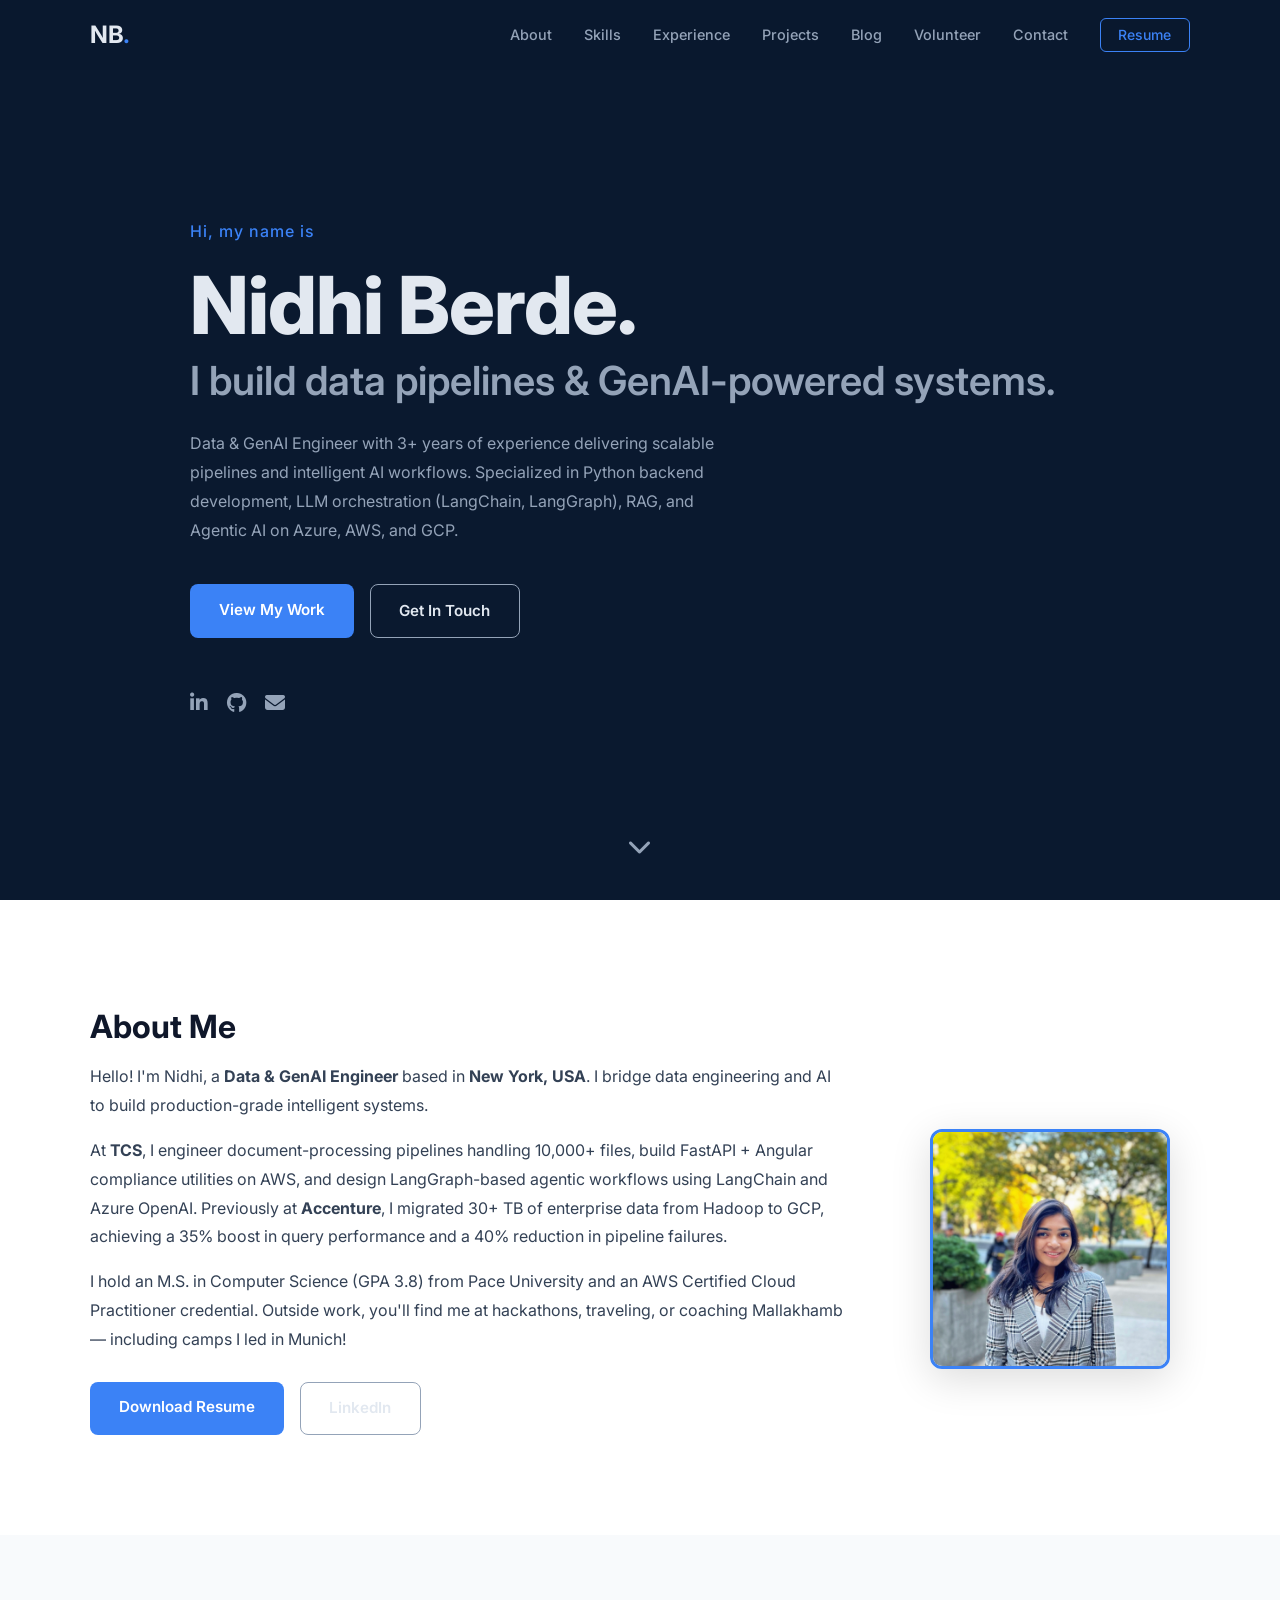
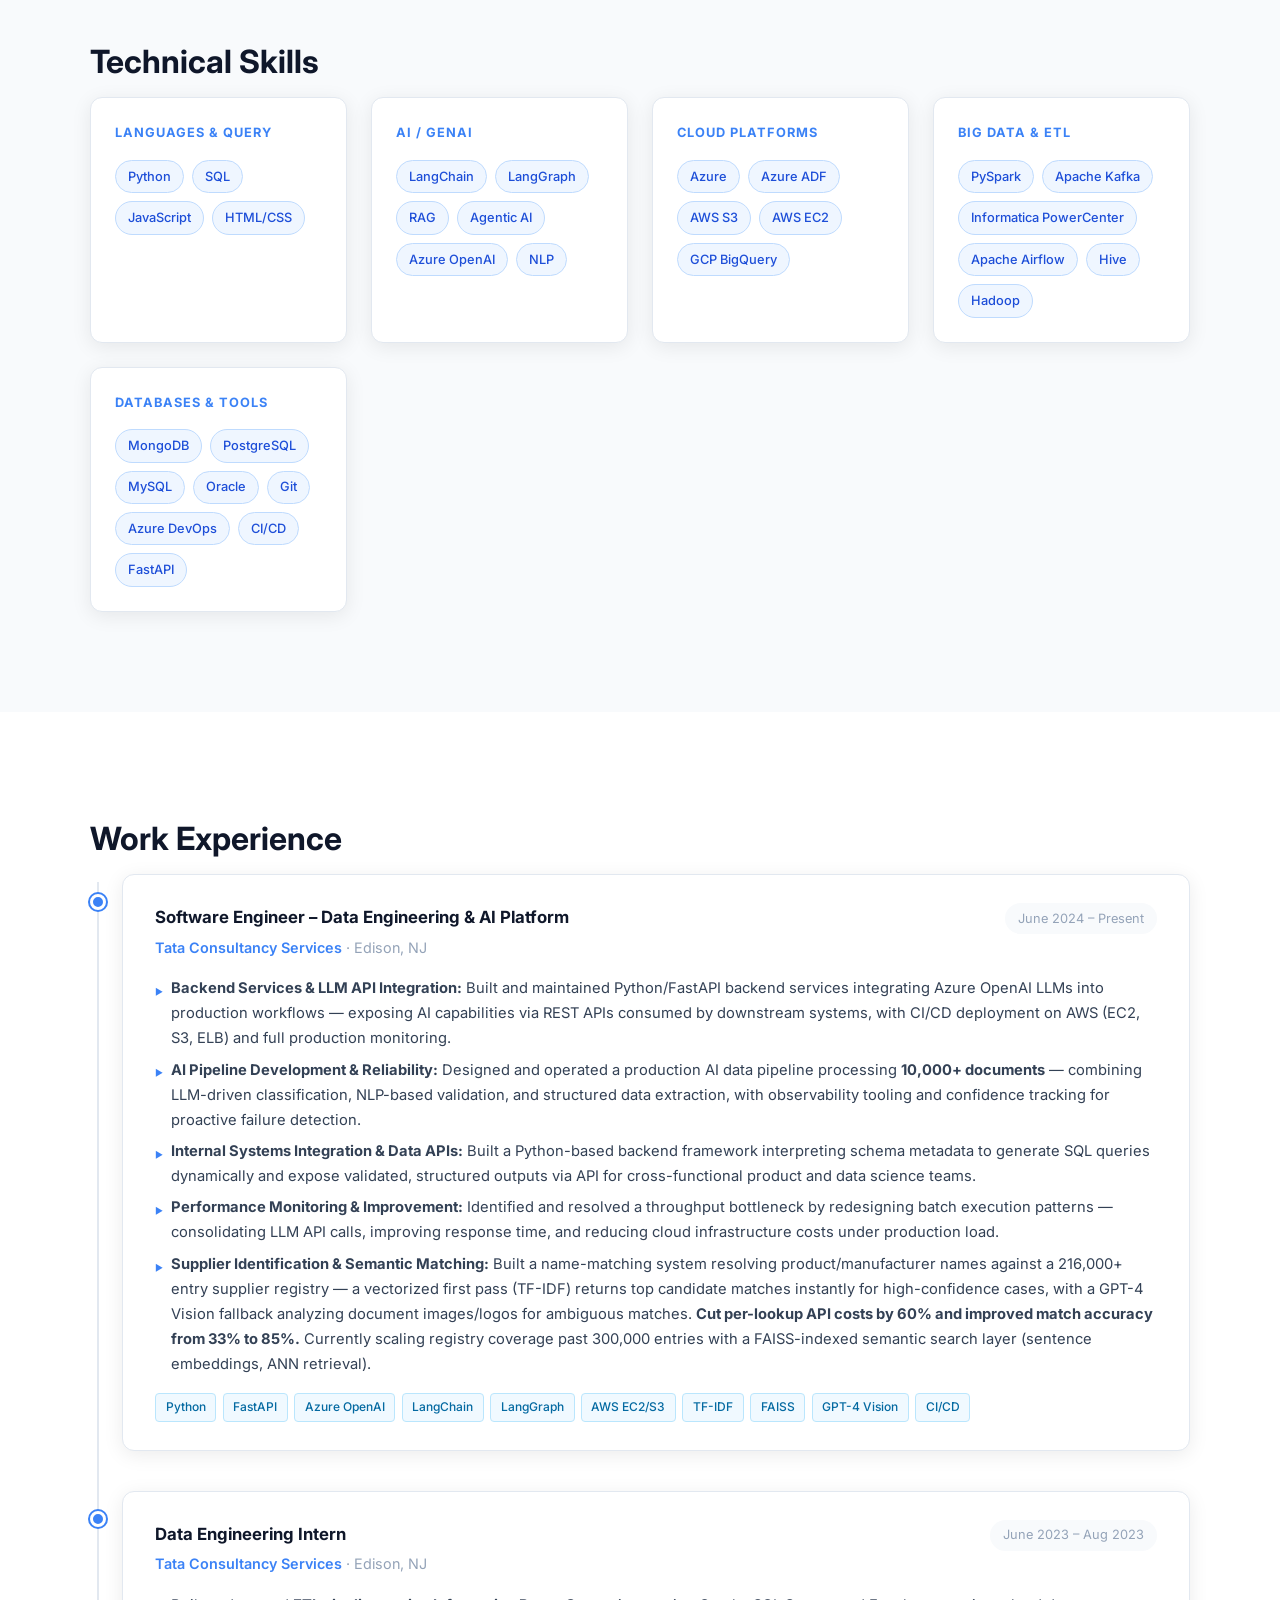
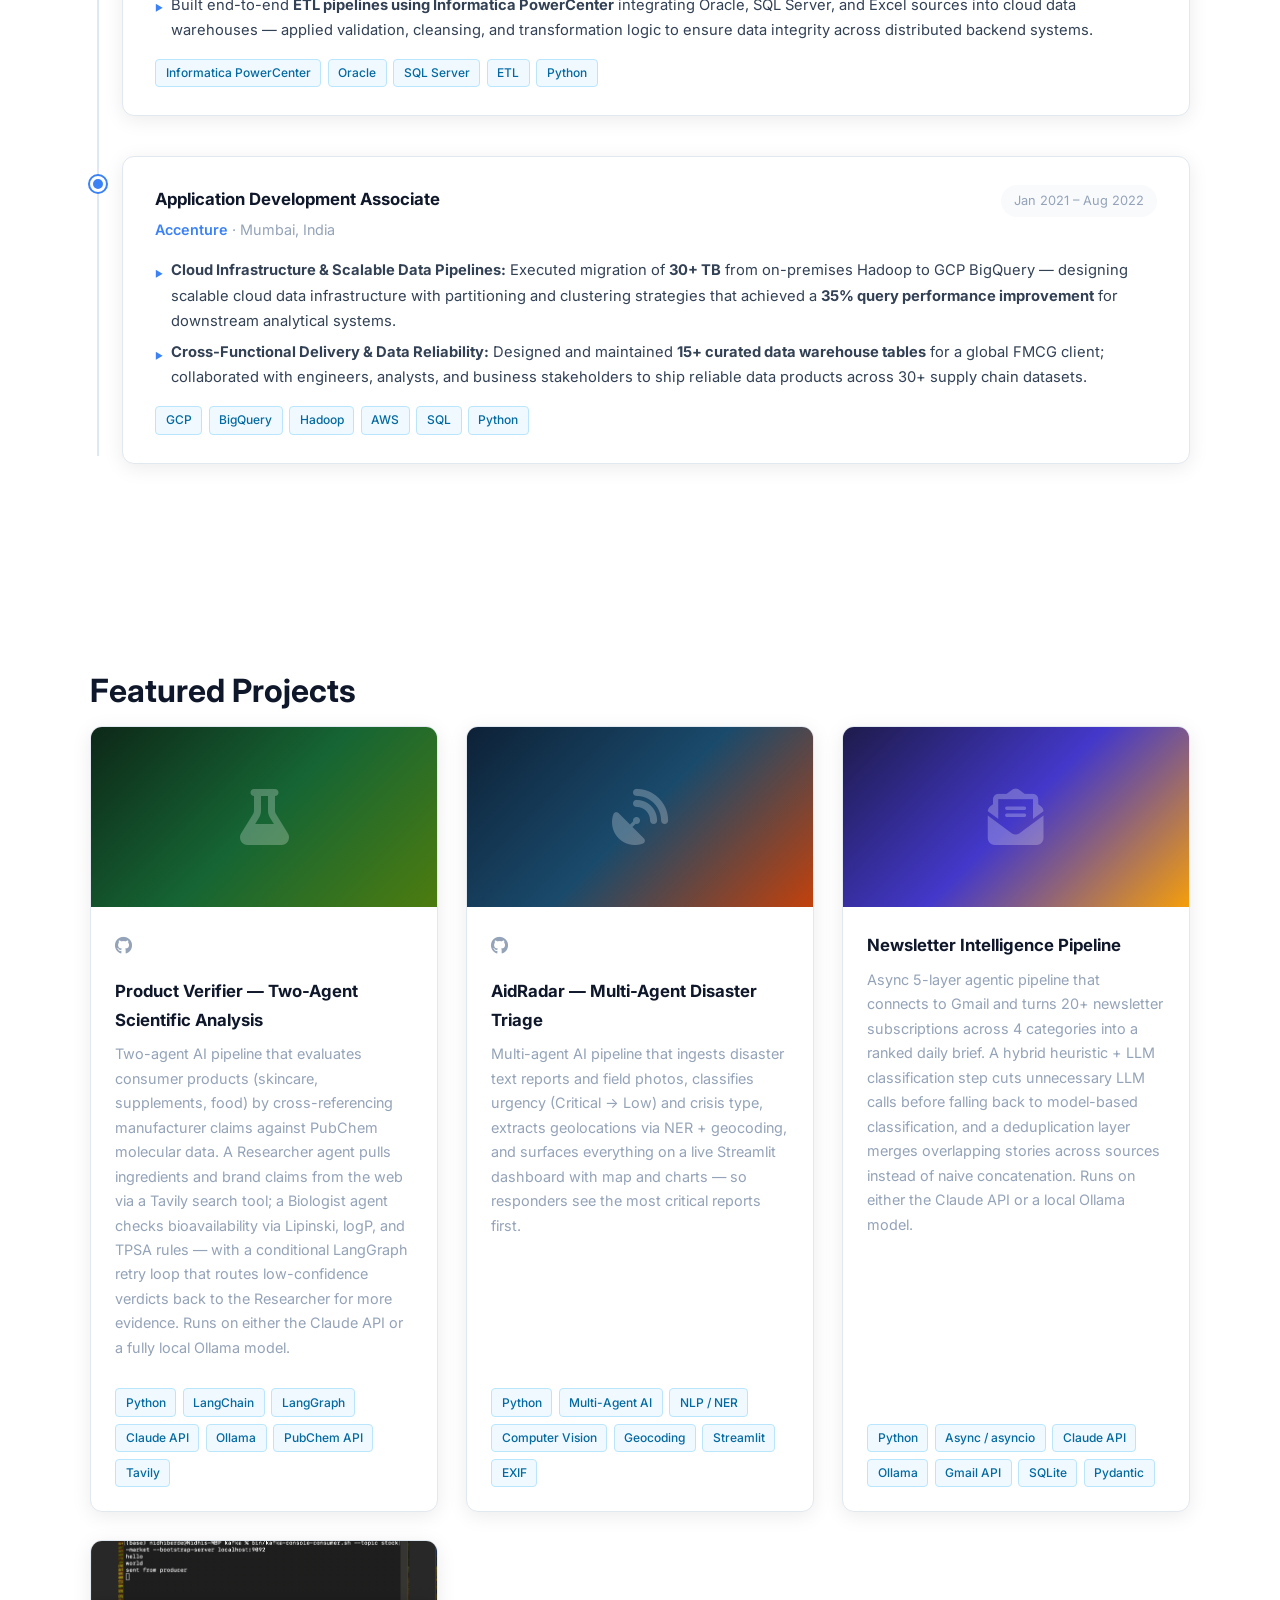
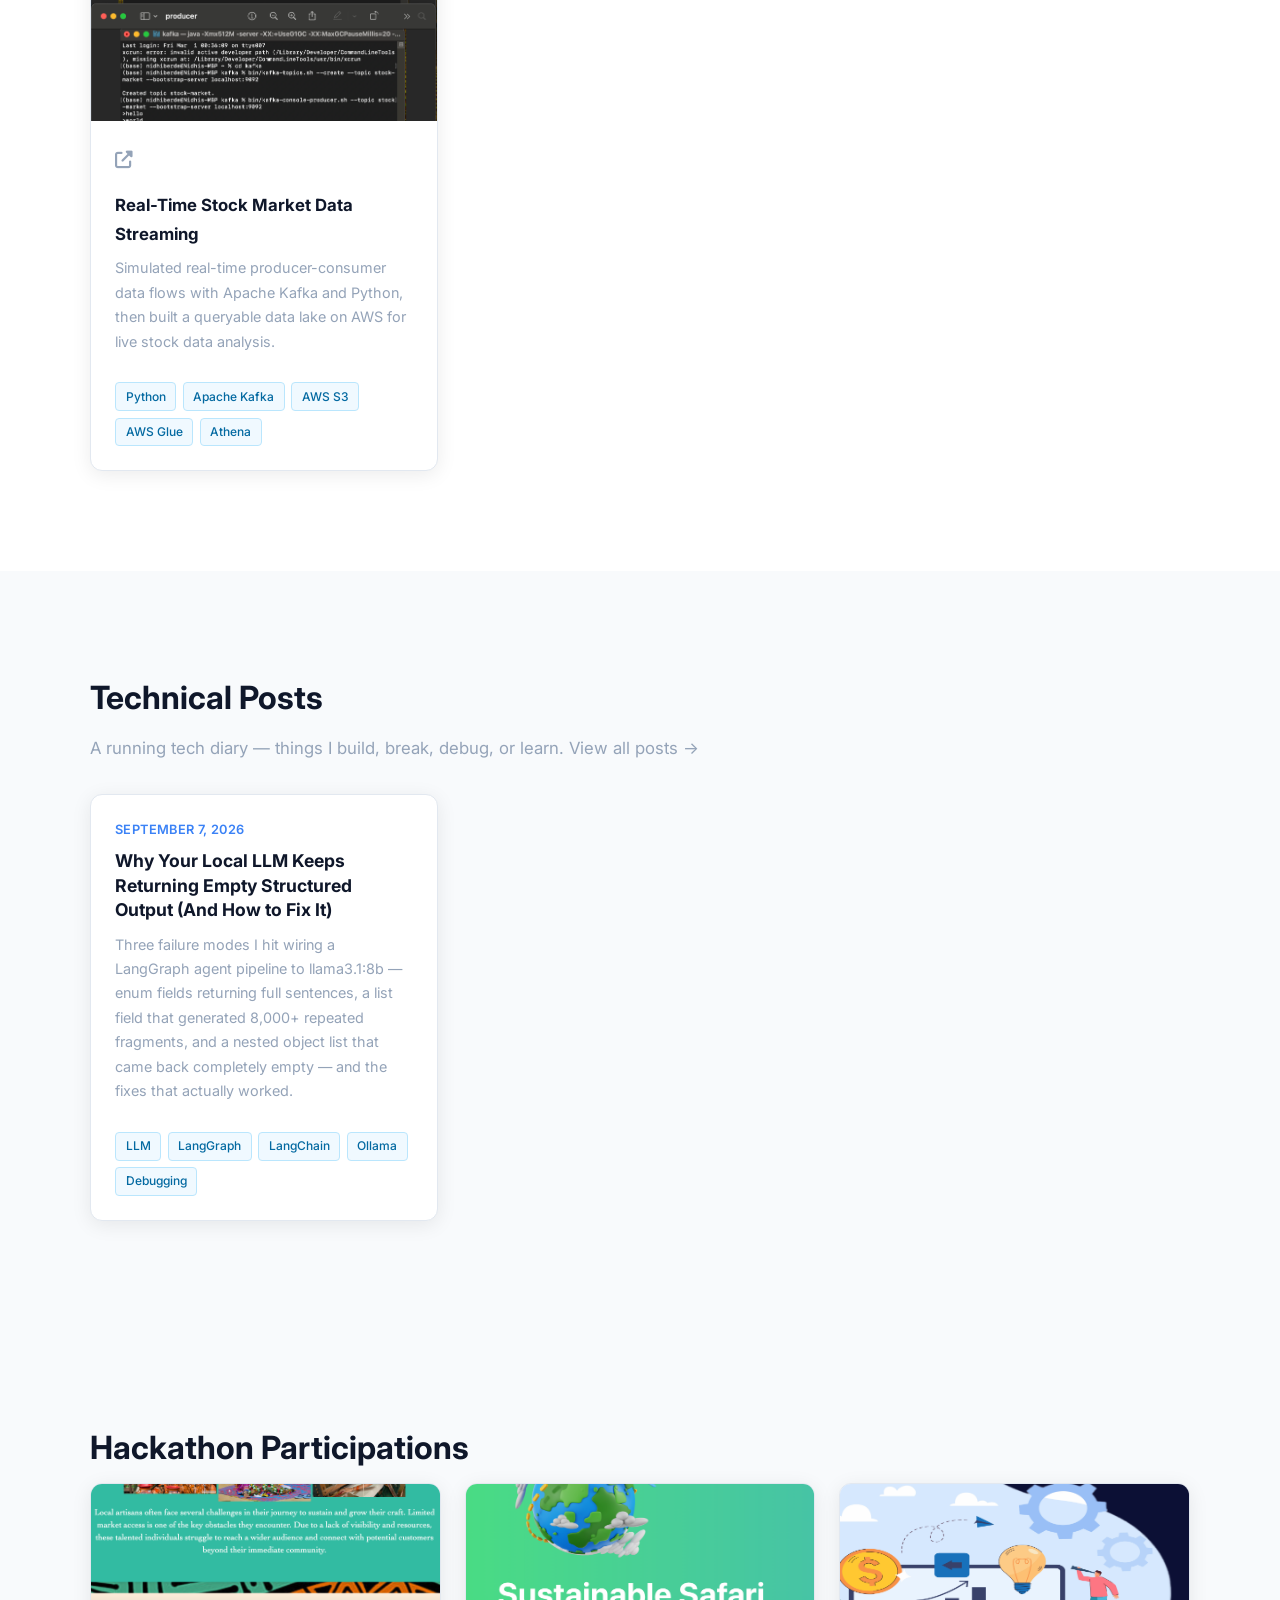
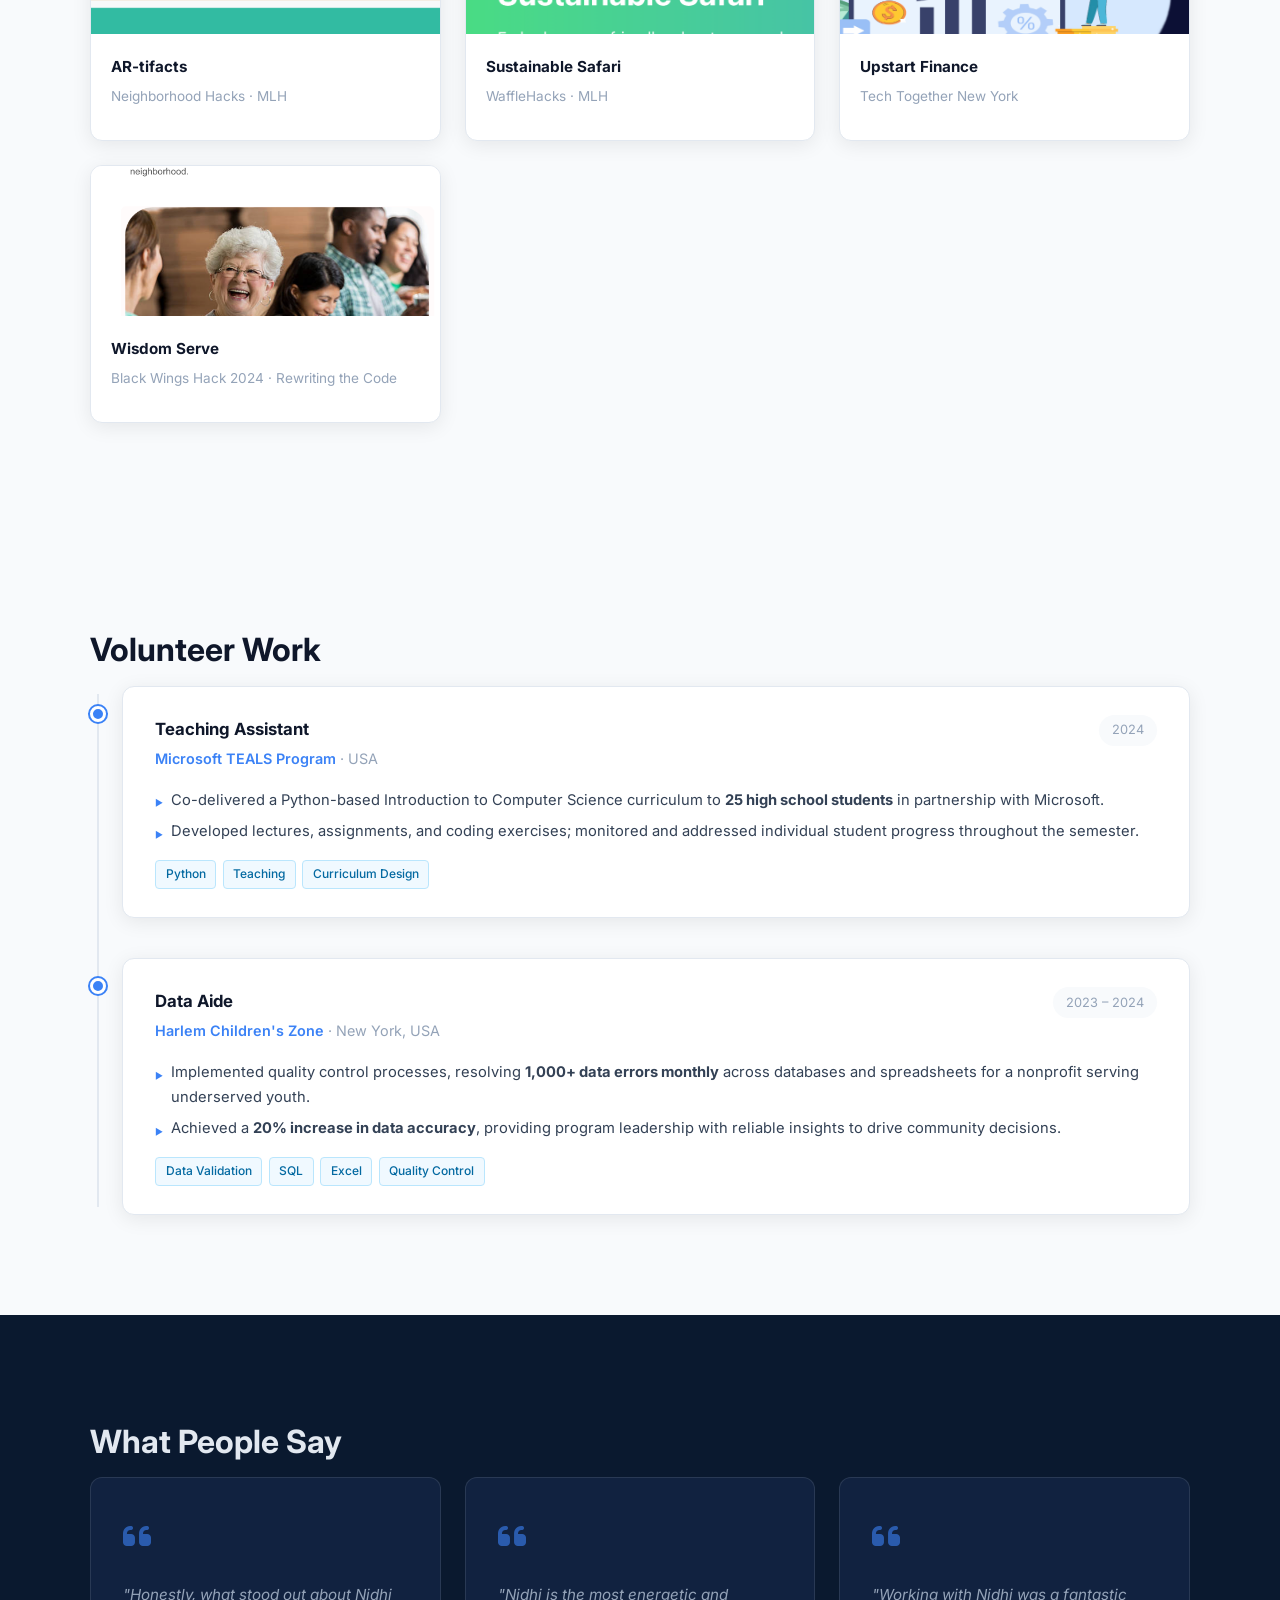
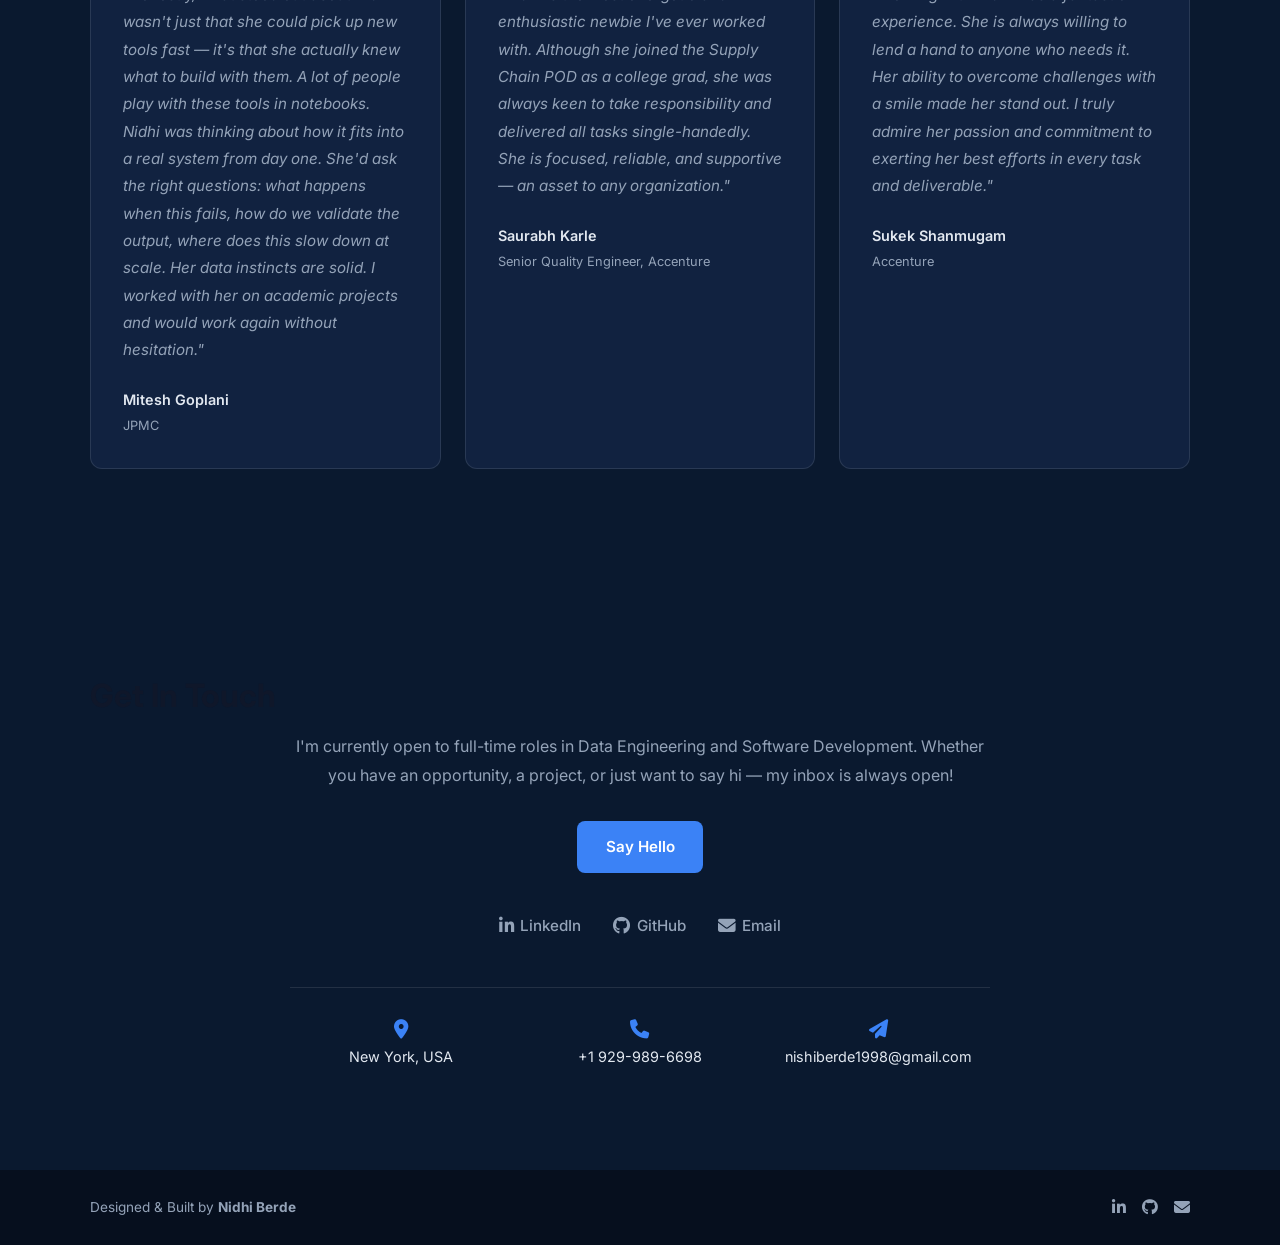
==== index.html @ 483f363e "Add technical blog, refresh projects and experience section - Add newsum (Newsletter Intelligence Pi" ====
<!DOCTYPE html>
<html lang="en">
<head>
  <meta charset="utf-8">
  <meta name="viewport" content="width=device-width, initial-scale=1">
  <title>Nidhi Berde — Data & GenAI Engineer</title>
  <meta name="description" content="Nidhi Berde — Data Engineer and GenAI specialist based in New York. Expert in LangChain, LangGraph, RAG, Azure OpenAI, AWS, GCP, and scalable ETL pipelines.">
  <!-- Google Analytics -->
  <script async src="https://www.googletagmanager.com/gtag/js?id=G-KZZTS0ND30"></script>
  <script>
    window.dataLayer = window.dataLayer || [];
    function gtag(){dataLayer.push(arguments);}
    gtag('js', new Date());
    gtag('config', 'G-KZZTS0ND30');
  </script>
  <!-- Fonts -->
  <link rel="preconnect" href="https://fonts.googleapis.com">
  <link rel="preconnect" href="https://fonts.gstatic.com" crossorigin>
  <link href="https://fonts.googleapis.com/css2?family=Inter:wght@300;400;500;600;700;800;900&display=swap" rel="stylesheet">
  <!-- Icons -->
  <link rel="stylesheet" href="https://cdnjs.cloudflare.com/ajax/libs/font-awesome/6.4.0/css/all.min.css">
  <!-- Styles -->
  <link href="css/style.css" rel="stylesheet">
  <link href="css/posts.css" rel="stylesheet">
</head>
<body>

  <!-- ===== NAVIGATION ===== -->
  <nav class="navbar" id="navbar">
    <div class="nav-container">
      <a href="#home" class="nav-logo">NB<span class="accent">.</span></a>
      <ul class="nav-links">
        <li><a href="#about">About</a></li>
        <li><a href="#skills">Skills</a></li>
        <li><a href="#experience">Experience</a></li>
        <li><a href="#projects">Projects</a></li>
        <li><a href="posts/">Blog</a></li>
        <li><a href="#volunteer">Volunteer</a></li>
        <li><a href="#contact">Contact</a></li>
        <li>
          <a href="assets/Resume_Nidhi_Berde_Handshake.pdf"
             class="btn-resume" target="_blank" rel="noopener">Resume</a>
        </li>
      </ul>
      <button class="hamburger" id="hamburger" aria-label="Toggle menu">
        <span></span><span></span><span></span>
      </button>
    </div>
    <div class="nav-mobile" id="nav-mobile">
      <a href="#about">About</a>
      <a href="#skills">Skills</a>
      <a href="#experience">Experience</a>
      <a href="#projects">Projects</a>
      <a href="posts/">Blog</a>
      <a href="#volunteer">Volunteer</a>
      <a href="#contact">Contact</a>
      <a href="assets/Resume_Nidhi_Berde_Handshake.pdf"
         target="_blank" rel="noopener">Resume</a>
    </div>
  </nav>

  <!-- ===== HERO ===== -->
  <section class="hero-section" id="home">
    <div class="hero-inner">
      <p class="hero-greeting">Hi, my name is</p>
      <h1 class="hero-name">Nidhi Berde.</h1>
      <h2 class="hero-title">I build data pipelines &amp; GenAI-powered systems.</h2>
      <p class="hero-desc">
        Data &amp; GenAI Engineer with 3+ years of experience delivering scalable pipelines and
        intelligent AI workflows. Specialized in Python backend development, LLM orchestration (LangChain, LangGraph), RAG,
        and Agentic AI on Azure, AWS, and GCP.
      </p>
      <div class="hero-cta">
        <a href="#projects" class="btn-primary">View My Work</a>
        <a href="#contact" class="btn-outline">Get In Touch</a>
      </div>
      <div class="hero-social">
        <a href="https://www.linkedin.com/in/nidhi-berde/" target="_blank" rel="noopener" aria-label="LinkedIn">
          <i class="fab fa-linkedin-in"></i>
        </a>
        <a href="https://github.com/NidhiTheBerde" target="_blank" rel="noopener" aria-label="GitHub">
          <i class="fab fa-github"></i>
        </a>
        <a href="mailto:nishiberde1998@gmail.com" aria-label="Email">
          <i class="fas fa-envelope"></i>
        </a>
      </div>
    </div>
    <a href="#about" class="hero-scroll-btn" aria-label="Scroll down">
      <i class="fas fa-chevron-down"></i>
    </a>
  </section>

  <!-- ===== ABOUT ===== -->
  <section class="section about-section" id="about">
    <div class="container">
      <h2 class="section-title">About Me</h2>
      <div class="about-grid">
        <div class="about-text">
          <p>
            Hello! I'm Nidhi, a <strong>Data &amp; GenAI Engineer</strong> based in
            <strong>New York, USA</strong>. I bridge data engineering and AI to build
            production-grade intelligent systems.
          </p>
          <p>
            At <strong>TCS</strong>, I engineer document-processing pipelines handling 10,000+ files,
            build FastAPI + Angular compliance utilities on AWS, and design LangGraph-based agentic
            workflows using LangChain and Azure OpenAI. Previously at <strong>Accenture</strong>,
            I migrated 30+ TB of enterprise data from Hadoop to GCP, achieving a 35% boost in
            query performance and a 40% reduction in pipeline failures.
          </p>
          <p>
            I hold an M.S. in Computer Science (GPA 3.8) from Pace University and an AWS Certified
            Cloud Practitioner credential. Outside work, you'll find me at hackathons, traveling,
            or coaching Mallakhamb — including camps I led in Munich!
          </p>
          <div class="about-links">
            <a href="assets/Resume_Nidhi_Berde_Handshake.pdf"
               class="btn-primary" target="_blank" rel="noopener">Download Resume</a>
            <a href="https://www.linkedin.com/in/nidhi-berde/"
               class="btn-outline" target="_blank" rel="noopener">LinkedIn</a>
          </div>
        </div>
        <div class="about-photo">
          <div class="photo-wrapper">
            <img src="img/Nidhi-header.jpg" alt="Nidhi Berde" loading="lazy">
          </div>
        </div>
      </div>
    </div>
  </section>

  <!-- ===== SKILLS ===== -->
  <section class="section section-alt skills-section" id="skills">
    <div class="container">
      <h2 class="section-title">Technical Skills</h2>
      <div class="skills-grid">

        <div class="skill-category">
          <h3>Languages &amp; Query</h3>
          <div class="skill-tags">
            <span class="tag">Python</span>
            <span class="tag">SQL</span>
            <span class="tag">JavaScript</span>
            <span class="tag">HTML/CSS</span>
          </div>
        </div>

        <div class="skill-category">
          <h3>AI / GenAI</h3>
          <div class="skill-tags">
            <span class="tag">LangChain</span>
            <span class="tag">LangGraph</span>
            <span class="tag">RAG</span>
            <span class="tag">Agentic AI</span>
            <span class="tag">Azure OpenAI</span>
            <span class="tag">NLP</span>
          </div>
        </div>

        <div class="skill-category">
          <h3>Cloud Platforms</h3>
          <div class="skill-tags">
            <span class="tag">Azure</span>
            <span class="tag">Azure ADF</span>
            <span class="tag">AWS S3</span>
            <span class="tag">AWS EC2</span>
            <span class="tag">GCP BigQuery</span>
          </div>
        </div>

        <div class="skill-category">
          <h3>Big Data &amp; ETL</h3>
          <div class="skill-tags">
            <span class="tag">PySpark</span>
            <span class="tag">Apache Kafka</span>
            <span class="tag">Informatica PowerCenter</span>
            <span class="tag">Apache Airflow</span>
            <span class="tag">Hive</span>
            <span class="tag">Hadoop</span>
          </div>
        </div>

        <div class="skill-category">
          <h3>Databases &amp; Tools</h3>
          <div class="skill-tags">
            <span class="tag">MongoDB</span>
            <span class="tag">PostgreSQL</span>
            <span class="tag">MySQL</span>
            <span class="tag">Oracle</span>
            <span class="tag">Git</span>
            <span class="tag">Azure DevOps</span>
            <span class="tag">CI/CD</span>
            <span class="tag">FastAPI</span>
          </div>
        </div>

      </div>
    </div>
  </section>

  <!-- ===== EXPERIENCE ===== -->
  <section class="section experience-section" id="experience">
    <div class="container">
      <h2 class="section-title">Work Experience</h2>
      <div class="timeline">

        <!-- TCS Software Engineer -->
        <div class="timeline-item">
          <div class="timeline-dot"></div>
          <div class="timeline-card">
            <div class="timeline-header">
              <div>
                <h3 class="job-title">Software Engineer – Data Engineering &amp; AI Platform</h3>
                <p class="company">Tata Consultancy Services <span class="location">· Edison, NJ</span></p>
              </div>
              <span class="timeline-date">June 2024 – Present</span>
            </div>
            <ul class="job-bullets">
              <li><strong>Backend Services &amp; LLM API Integration:</strong> Built and maintained Python/FastAPI backend services integrating Azure OpenAI LLMs into production workflows — exposing AI capabilities via REST APIs consumed by downstream systems, with CI/CD deployment on AWS (EC2, S3, ELB) and full production monitoring.</li>
              <li><strong>AI Pipeline Development &amp; Reliability:</strong> Designed and operated a production AI data pipeline processing <strong>10,000+ documents</strong> — combining LLM-driven classification, NLP-based validation, and structured data extraction, with observability tooling and confidence tracking for proactive failure detection.</li>
              <li><strong>Internal Systems Integration &amp; Data APIs:</strong> Built a Python-based backend framework interpreting schema metadata to generate SQL queries dynamically and expose validated, structured outputs via API for cross-functional product and data science teams.</li>
              <li><strong>Performance Monitoring &amp; Improvement:</strong> Identified and resolved a throughput bottleneck by redesigning batch execution patterns — consolidating LLM API calls, improving response time, and reducing cloud infrastructure costs under production load.</li>
              <li><strong>Supplier Identification &amp; Semantic Matching:</strong> Built a name-matching system resolving product/manufacturer names against a 216,000+ entry supplier registry — a vectorized first pass (TF-IDF) returns top candidate matches instantly for high-confidence cases, with a GPT-4 Vision fallback analyzing document images/logos for ambiguous matches. <strong>Cut per-lookup API costs by 60% and improved match accuracy from 33% to 85%.</strong> Currently scaling registry coverage past 300,000 entries with a FAISS-indexed semantic search layer (sentence embeddings, ANN retrieval).</li>
            </ul>
            <div class="tech-tags">
              <span class="tag-sm">Python</span>
              <span class="tag-sm">FastAPI</span>
              <span class="tag-sm">Azure OpenAI</span>
              <span class="tag-sm">LangChain</span>
              <span class="tag-sm">LangGraph</span>
              <span class="tag-sm">AWS EC2/S3</span>
              <span class="tag-sm">TF-IDF</span>
              <span class="tag-sm">FAISS</span>
              <span class="tag-sm">GPT-4 Vision</span>
              <span class="tag-sm">CI/CD</span>
            </div>
          </div>
        </div>

        <!-- TCS Intern -->
        <div class="timeline-item">
          <div class="timeline-dot"></div>
          <div class="timeline-card">
            <div class="timeline-header">
              <div>
                <h3 class="job-title">Data Engineering Intern</h3>
                <p class="company">Tata Consultancy Services <span class="location">· Edison, NJ</span></p>
              </div>
              <span class="timeline-date">June 2023 – Aug 2023</span>
            </div>
            <ul class="job-bullets">
              <li>Built end-to-end <strong>ETL pipelines using Informatica PowerCenter</strong> integrating Oracle, SQL Server, and Excel sources into cloud data warehouses — applied validation, cleansing, and transformation logic to ensure data integrity across distributed backend systems.</li>
            </ul>
            <div class="tech-tags">
              <span class="tag-sm">Informatica PowerCenter</span>
              <span class="tag-sm">Oracle</span>
              <span class="tag-sm">SQL Server</span>
              <span class="tag-sm">ETL</span>
              <span class="tag-sm">Python</span>
            </div>
          </div>
        </div>

        <!-- Accenture -->
        <div class="timeline-item">
          <div class="timeline-dot"></div>
          <div class="timeline-card">
            <div class="timeline-header">
              <div>
                <h3 class="job-title">Application Development Associate</h3>
                <p class="company">Accenture <span class="location">· Mumbai, India</span></p>
              </div>
              <span class="timeline-date">Jan 2021 – Aug 2022</span>
            </div>
            <ul class="job-bullets">
              <li><strong>Cloud Infrastructure &amp; Scalable Data Pipelines:</strong> Executed migration of <strong>30+ TB</strong> from on-premises Hadoop to GCP BigQuery — designing scalable cloud data infrastructure with partitioning and clustering strategies that achieved a <strong>35% query performance improvement</strong> for downstream analytical systems.</li>
              <li><strong>Cross-Functional Delivery &amp; Data Reliability:</strong> Designed and maintained <strong>15+ curated data warehouse tables</strong> for a global FMCG client; collaborated with engineers, analysts, and business stakeholders to ship reliable data products across 30+ supply chain datasets.</li>
            </ul>
            <div class="tech-tags">
              <span class="tag-sm">GCP</span>
              <span class="tag-sm">BigQuery</span>
              <span class="tag-sm">Hadoop</span>
              <span class="tag-sm">AWS</span>
              <span class="tag-sm">SQL</span>
              <span class="tag-sm">Python</span>
            </div>
          </div>
        </div>

      </div>
    </div>
  </section>

  <!-- ===== PROJECTS ===== -->
  <section class="section projects-section" id="projects">
    <div class="container">
      <h2 class="section-title">Featured Projects</h2>
      <div class="projects-grid">

        <div class="project-card">
          <div class="project-img project-img--product-verifier">
            <i class="fas fa-flask"></i>
          </div>
          <div class="project-body">
            <div class="project-links-top">
              <a href="https://github.com/NidhiTheBerde/product-verifier"
                 target="_blank" rel="noopener" aria-label="GitHub">
                <i class="fab fa-github"></i>
              </a>
            </div>
            <h3>Product Verifier — Two-Agent Scientific Analysis</h3>
            <p>Two-agent AI pipeline that evaluates consumer products (skincare, supplements, food) by cross-referencing manufacturer claims against PubChem molecular data. A Researcher agent pulls ingredients and brand claims from the web via a Tavily search tool; a Biologist agent checks bioavailability via Lipinski, logP, and TPSA rules — with a conditional LangGraph retry loop that routes low-confidence verdicts back to the Researcher for more evidence. Runs on either the Claude API or a fully local Ollama model.</p>
            <div class="tech-tags">
              <span class="tag-sm">Python</span>
              <span class="tag-sm">LangChain</span>
              <span class="tag-sm">LangGraph</span>
              <span class="tag-sm">Claude API</span>
              <span class="tag-sm">Ollama</span>
              <span class="tag-sm">PubChem API</span>
              <span class="tag-sm">Tavily</span>
            </div>
          </div>
        </div>

        <div class="project-card">
          <div class="project-img project-img--aidradar">
            <i class="fas fa-satellite-dish"></i>
          </div>
          <div class="project-body">
            <div class="project-links-top">
              <a href="https://github.com/NidhiTheBerde/aidradar"
                 target="_blank" rel="noopener" aria-label="GitHub">
                <i class="fab fa-github"></i>
              </a>
            </div>
            <h3>AidRadar — Multi-Agent Disaster Triage</h3>
            <p>Multi-agent AI pipeline that ingests disaster text reports and field photos, classifies urgency (Critical → Low) and crisis type, extracts geolocations via NER + geocoding, and surfaces everything on a live Streamlit dashboard with map and charts — so responders see the most critical reports first.</p>
            <div class="tech-tags">
              <span class="tag-sm">Python</span>
              <span class="tag-sm">Multi-Agent AI</span>
              <span class="tag-sm">NLP / NER</span>
              <span class="tag-sm">Computer Vision</span>
              <span class="tag-sm">Geocoding</span>
              <span class="tag-sm">Streamlit</span>
              <span class="tag-sm">EXIF</span>
            </div>
          </div>
        </div>

        <div class="project-card">
          <div class="project-img project-img--newsum">
            <i class="fas fa-envelope-open-text"></i>
          </div>
          <div class="project-body">
            <h3>Newsletter Intelligence Pipeline</h3>
            <p>Async 5-layer agentic pipeline that connects to Gmail and turns 20+ newsletter subscriptions across 4 categories into a ranked daily brief. A hybrid heuristic + LLM classification step cuts unnecessary LLM calls before falling back to model-based classification, and a deduplication layer merges overlapping stories across sources instead of naive concatenation. Runs on either the Claude API or a local Ollama model.</p>
            <div class="tech-tags">
              <span class="tag-sm">Python</span>
              <span class="tag-sm">Async / asyncio</span>
              <span class="tag-sm">Claude API</span>
              <span class="tag-sm">Ollama</span>
              <span class="tag-sm">Gmail API</span>
              <span class="tag-sm">SQLite</span>
              <span class="tag-sm">Pydantic</span>
            </div>
          </div>
        </div>

        <div class="project-card">
          <div class="project-img" style="background-image:url(img/stock.png)"></div>
          <div class="project-body">
            <div class="project-links-top">
              <a href="https://nidhitheberde.github.io/Stock_Market_Real_Time_Data_Project/"
                 target="_blank" rel="noopener" aria-label="View Project">
                <i class="fas fa-external-link-alt"></i>
              </a>
            </div>
            <h3>Real-Time Stock Market Data Streaming</h3>
            <p>Simulated real-time producer-consumer data flows with Apache Kafka and Python, then built a queryable data lake on AWS for live stock data analysis.</p>
            <div class="tech-tags">
              <span class="tag-sm">Python</span>
              <span class="tag-sm">Apache Kafka</span>
              <span class="tag-sm">AWS S3</span>
              <span class="tag-sm">AWS Glue</span>
              <span class="tag-sm">Athena</span>
            </div>
          </div>
        </div>


      </div>
    </div>
  </section>

  <!-- ===== TECHNICAL POSTS ===== -->
  <section class="section section-alt posts-section" id="tech-posts">
    <div class="container">
      <h2 class="section-title">Technical Posts</h2>
      <p class="posts-intro">A running tech diary — things I build, break, debug, or learn.
        <a href="posts/">View all posts →</a>
      </p>
      <div id="home-posts-grid" class="posts-grid">
        <p>Loading posts…</p>
      </div>
    </div>
  </section>

  <!-- ===== HACKATHONS ===== -->
  <section class="section section-alt hackathons-section" id="hackathons">
    <div class="container">
      <h2 class="section-title">Hackathon Participations</h2>
      <div class="hackathon-grid">

        <a href="https://devpost.com/software/ar-tifacts" class="hackathon-card"
           target="_blank" rel="noopener">
          <div class="hackathon-img-wrap">
            <img src="img/Artifacts.png" alt="AR-tifacts" loading="lazy">
          </div>
          <div class="hackathon-body">
            <h3>AR-tifacts</h3>
            <p>Neighborhood Hacks · MLH</p>
          </div>
        </a>

        <a href="https://devpost.com/software/sustainable-safari" class="hackathon-card"
           target="_blank" rel="noopener">
          <div class="hackathon-img-wrap">
            <img src="img/sustainable-safari.png" alt="Sustainable Safari" loading="lazy">
          </div>
          <div class="hackathon-body">
            <h3>Sustainable Safari</h3>
            <p>WaffleHacks · MLH</p>
          </div>
        </a>

        <a href="https://devpost.com/software/upstart-finance" class="hackathon-card"
           target="_blank" rel="noopener">
          <div class="hackathon-img-wrap">
            <img src="img/Upstart-finance.png" alt="Upstart Finance" loading="lazy">
          </div>
          <div class="hackathon-body">
            <h3>Upstart Finance</h3>
            <p>Tech Together New York</p>
          </div>
        </a>

        <a href="https://devpost.com/software/wisdom-serve" class="hackathon-card"
           target="_blank" rel="noopener">
          <div class="hackathon-img-wrap">
            <img src="img/Wisdom-serve.png" alt="Wisdom Serve" loading="lazy">
          </div>
          <div class="hackathon-body">
            <h3>Wisdom Serve</h3>
            <p>Black Wings Hack 2024 · Rewriting the Code</p>
          </div>
        </a>

      </div>
    </div>
  </section>

  <!-- ===== VOLUNTEER ===== -->
  <section class="section section-alt volunteer-section" id="volunteer">
    <div class="container">
      <h2 class="section-title">Volunteer Work</h2>
      <div class="timeline">

        <div class="timeline-item">
          <div class="timeline-dot"></div>
          <div class="timeline-card">
            <div class="timeline-header">
              <div>
                <h3 class="job-title">Teaching Assistant</h3>
                <p class="company">Microsoft TEALS Program <span class="location">· USA</span></p>
              </div>
              <span class="timeline-date">2024</span>
            </div>
            <ul class="job-bullets">
              <li>Co-delivered a Python-based Introduction to Computer Science curriculum to <strong>25 high school students</strong> in partnership with Microsoft.</li>
              <li>Developed lectures, assignments, and coding exercises; monitored and addressed individual student progress throughout the semester.</li>
            </ul>
            <div class="tech-tags">
              <span class="tag-sm">Python</span>
              <span class="tag-sm">Teaching</span>
              <span class="tag-sm">Curriculum Design</span>
            </div>
          </div>
        </div>

        <div class="timeline-item">
          <div class="timeline-dot"></div>
          <div class="timeline-card">
            <div class="timeline-header">
              <div>
                <h3 class="job-title">Data Aide</h3>
                <p class="company">Harlem Children's Zone <span class="location">· New York, USA</span></p>
              </div>
              <span class="timeline-date">2023 – 2024</span>
            </div>
            <ul class="job-bullets">
              <li>Implemented quality control processes, resolving <strong>1,000+ data errors monthly</strong> across databases and spreadsheets for a nonprofit serving underserved youth.</li>
              <li>Achieved a <strong>20% increase in data accuracy</strong>, providing program leadership with reliable insights to drive community decisions.</li>
            </ul>
            <div class="tech-tags">
              <span class="tag-sm">Data Validation</span>
              <span class="tag-sm">SQL</span>
              <span class="tag-sm">Excel</span>
              <span class="tag-sm">Quality Control</span>
            </div>
          </div>
        </div>

      </div>
    </div>
  </section>

  <!-- ===== TESTIMONIALS ===== -->
  <section class="section section-dark testimonials-section" id="testimonials">
    <div class="container">
      <h2 class="section-title">What People Say</h2>
      <div class="testimonial-grid">

        <div class="testimonial-card">
          <div class="quote-icon"><i class="fas fa-quote-left"></i></div>
          <p>"Honestly, what stood out about Nidhi wasn't just that she could pick up new tools fast — it's that she actually knew what to build with them. A lot of people play with these tools in notebooks. Nidhi was thinking about how it fits into a real system from day one. She'd ask the right questions: what happens when this fails, how do we validate the output, where does this slow down at scale. Her data instincts are solid. I worked with her on academic projects and would work again without hesitation."</p>
          <div class="testimonial-author">
            <strong>Mitesh Goplani</strong>
            <span>JPMC</span>
          </div>
        </div>

        <div class="testimonial-card">
          <div class="quote-icon"><i class="fas fa-quote-left"></i></div>
          <p>"Nidhi is the most energetic and enthusiastic newbie I've ever worked with. Although she joined the Supply Chain POD as a college grad, she was always keen to take responsibility and delivered all tasks single-handedly. She is focused, reliable, and supportive — an asset to any organization."</p>
          <div class="testimonial-author">
            <strong>Saurabh Karle</strong>
            <span>Senior Quality Engineer, Accenture</span>
          </div>
        </div>

        <div class="testimonial-card">
          <div class="quote-icon"><i class="fas fa-quote-left"></i></div>
          <p>"Working with Nidhi was a fantastic experience. She is always willing to lend a hand to anyone who needs it. Her ability to overcome challenges with a smile made her stand out. I truly admire her passion and commitment to exerting her best efforts in every task and deliverable."</p>
          <div class="testimonial-author">
            <strong>Sukek Shanmugam</strong>
            <span>Accenture</span>
          </div>
        </div>

        

      </div>
    </div>
  </section>

  <!-- ===== CONTACT ===== -->
  <section class="section contact-section" id="contact">
    <div class="container">
      <h2 class="section-title">Get In Touch</h2>
      <div class="contact-content">
        <p class="contact-desc">
          I'm currently open to full-time roles in Data Engineering and Software Development.
          Whether you have an opportunity, a project, or just want to say hi — my inbox is always open!
        </p>
        <a href="mailto:nishiberde1998@gmail.com" class="btn-primary contact-cta">Say Hello</a>
        <div class="contact-links">
          <a href="https://www.linkedin.com/in/nidhi-berde/" target="_blank" rel="noopener">
            <i class="fab fa-linkedin-in"></i> LinkedIn
          </a>
          <a href="https://github.com/NidhiTheBerde" target="_blank" rel="noopener">
            <i class="fab fa-github"></i> GitHub
          </a>
          <a href="mailto:nidhiberde1998@gmail.com">
            <i class="fas fa-envelope"></i> Email
          </a>
        </div>
        <div class="contact-info-grid">
          <div class="contact-info-item">
            <i class="fas fa-map-marker-alt"></i>
            <p>New York, USA</p>
          </div>
          <div class="contact-info-item">
            <i class="fas fa-phone"></i>
            <p>+1 929-989-6698</p>
          </div>
          <div class="contact-info-item">
            <i class="fas fa-paper-plane"></i>
            <p>nishiberde1998@gmail.com</p>
          </div>
        </div>
      </div>
    </div>
  </section>

  <!-- ===== FOOTER ===== -->
  <footer>
    <div class="container footer-inner">
      <p>Designed &amp; Built by <strong>Nidhi Berde</strong></p>
      <div class="footer-social">
        <a href="https://www.linkedin.com/in/nidhi-berde/" target="_blank" rel="noopener" aria-label="LinkedIn">
          <i class="fab fa-linkedin-in"></i>
        </a>
        <a href="https://github.com/NidhiTheBerde" target="_blank" rel="noopener" aria-label="GitHub">
          <i class="fab fa-github"></i>
        </a>
        <a href="mailto:nishiberde1998@gmail.com" aria-label="Email">
          <i class="fas fa-envelope"></i>
        </a>
      </div>
    </div>
  </footer>

  <script src="js/main.js"></script>
  <script>
    (async function () {
      const gridEl = document.getElementById('home-posts-grid');
      if (!gridEl) return;
      try {
        const res = await fetch('posts/manifest.json');
        const posts = await res.json();
        posts.sort((a, b) => b.date.localeCompare(a.date));
        const latest = posts.slice(0, 3);

        if (!latest.length) {
          gridEl.innerHTML = '<p>First post coming soon.</p>';
          return;
        }

        gridEl.innerHTML = latest.map(post => `
          <a class="post-card" href="posts/post.html?slug=${encodeURIComponent(post.slug)}">
            <span class="post-card-date">${new Date(post.date + 'T00:00:00').toLocaleDateString('en-US', { year: 'numeric', month: 'long', day: 'numeric' })}</span>
            <h3 class="post-card-title">${post.title}</h3>
            <p class="post-card-excerpt">${post.excerpt}</p>
            <div class="tech-tags">${(post.tags || []).map(t => `<span class="tag-sm">${t}</span>`).join('')}</div>
          </a>
        `).join('');
      } catch (err) {
        console.error(err);
        gridEl.innerHTML = '<p>Couldn\'t load posts right now.</p>';
      }
    })();
  </script>
</body>
</html>
---- css/style.css ----
/* ===== CSS VARIABLES ===== */
:root {
  --color-bg: #0a192f;
  --color-bg2: #112240;
  --color-accent: #3b82f6;
  --color-accent-hover: #2563eb;
  --color-white: #e2e8f0;
  --color-muted: #94a3b8;
  --color-section-alt: #f8fafc;
  --color-text: #334155;
  --color-heading: #0f172a;
  --font: 'Inter', sans-serif;
  --nav-height: 70px;
  --radius: 12px;
  --shadow: 0 4px 20px rgba(0,0,0,0.08);
  --shadow-lg: 0 10px 40px rgba(0,0,0,0.14);
  --transition: 0.3s ease;
}

/* ===== RESET & BASE ===== */
*, *::before, *::after { box-sizing: border-box; margin: 0; padding: 0; }

html { scroll-behavior: smooth; }

body {
  font-family: var(--font);
  font-size: 16px;
  line-height: 1.7;
  color: var(--color-text);
  background: #fff;
  -webkit-font-smoothing: antialiased;
}

img { display: block; max-width: 100%; }

a { text-decoration: none; color: inherit; }

ul { list-style: none; }

.container {
  width: 90%;
  max-width: 1100px;
  margin: 0 auto;
}

/* ===== NAVBAR ===== */
.navbar {
  position: fixed;
  top: 0;
  left: 0;
  right: 0;
  z-index: 1000;
  height: var(--nav-height);
  background: rgba(10, 25, 47, 0.95);
  backdrop-filter: blur(10px);
  -webkit-backdrop-filter: blur(10px);
  transition: box-shadow var(--transition);
}

.navbar.scrolled {
  box-shadow: 0 2px 20px rgba(0,0,0,0.3);
}

.nav-container {
  height: 100%;
  display: flex;
  align-items: center;
  justify-content: space-between;
  width: 90%;
  max-width: 1100px;
  margin: 0 auto;
}

.nav-logo {
  font-size: 1.5rem;
  font-weight: 700;
  color: var(--color-white);
  letter-spacing: -0.5px;
}

.nav-logo .accent { color: var(--color-accent); }

.nav-links {
  display: flex;
  align-items: center;
  gap: 2rem;
}

.nav-links a {
  color: var(--color-muted);
  font-size: 0.9rem;
  font-weight: 500;
  transition: color var(--transition);
}

.nav-links a:hover,
.nav-links a.active {
  color: var(--color-white);
}

.btn-resume {
  background: transparent;
  border: 1px solid var(--color-accent);
  color: var(--color-accent) !important;
  padding: 0.45rem 1.1rem;
  border-radius: 6px;
  font-size: 0.875rem !important;
  transition: background var(--transition), color var(--transition) !important;
}

.btn-resume:hover {
  background: var(--color-accent);
  color: #fff !important;
}

.hamburger {
  display: none;
  flex-direction: column;
  gap: 5px;
  background: none;
  border: none;
  cursor: pointer;
  padding: 4px;
}

.hamburger span {
  display: block;
  width: 24px;
  height: 2px;
  background: var(--color-white);
  border-radius: 2px;
  transition: all var(--transition);
}

.hamburger.open span:nth-child(1) { transform: translateY(7px) rotate(45deg); }
.hamburger.open span:nth-child(2) { opacity: 0; }
.hamburger.open span:nth-child(3) { transform: translateY(-7px) rotate(-45deg); }

.nav-mobile {
  display: none;
  flex-direction: column;
  background: rgba(10, 25, 47, 0.98);
  padding: 1.5rem 0;
  position: fixed;
  top: var(--nav-height);
  left: 0;
  right: 0;
  z-index: 999;
  border-top: 1px solid rgba(255,255,255,0.08);
}

.nav-mobile.open { display: flex; }

.nav-mobile a {
  color: var(--color-muted);
  padding: 0.75rem 5%;
  font-size: 0.95rem;
  font-weight: 500;
  transition: color var(--transition);
  border-bottom: 1px solid rgba(255,255,255,0.05);
}

.nav-mobile a:hover { color: var(--color-white); }

.nav-mobile .btn-resume {
  margin: 1rem 5% 0;
  text-align: center;
  border: 1px solid var(--color-accent);
  color: var(--color-accent) !important;
  padding: 0.6rem 1rem;
  border-radius: 6px;
}

/* ===== HERO ===== */
.hero-section {
  min-height: 100vh;
  background: var(--color-bg);
  display: flex;
  flex-direction: column;
  justify-content: center;
  align-items: flex-start;
  padding: calc(var(--nav-height) + 2rem) 0 4rem;
  position: relative;
}

.hero-inner {
  width: 90%;
  max-width: 900px;
  margin: 0 auto;
}

.hero-greeting {
  color: var(--color-accent);
  font-size: 1rem;
  font-weight: 500;
  letter-spacing: 1px;
  margin-bottom: 1rem;
}

.hero-name {
  font-size: clamp(2.5rem, 7vw, 5rem);
  font-weight: 800;
  color: var(--color-white);
  line-height: 1.1;
  letter-spacing: -1px;
  margin-bottom: 0.5rem;
}

.hero-title {
  font-size: clamp(1.3rem, 3.5vw, 2.5rem);
  font-weight: 600;
  color: var(--color-muted);
  line-height: 1.2;
  margin-bottom: 1.5rem;
}

.hero-desc {
  font-size: 1rem;
  color: var(--color-muted);
  max-width: 560px;
  margin-bottom: 2.5rem;
  line-height: 1.8;
}

.hero-cta {
  display: flex;
  gap: 1rem;
  flex-wrap: wrap;
  margin-bottom: 3rem;
}

.btn-primary {
  background: var(--color-accent);
  color: #fff;
  padding: 0.8rem 1.8rem;
  border-radius: 8px;
  font-weight: 600;
  font-size: 0.95rem;
  transition: background var(--transition), transform var(--transition);
}

.btn-primary:hover {
  background: var(--color-accent-hover);
  transform: translateY(-2px);
}

.btn-outline {
  border: 1px solid var(--color-muted);
  color: var(--color-white);
  padding: 0.8rem 1.8rem;
  border-radius: 8px;
  font-weight: 600;
  font-size: 0.95rem;
  transition: border-color var(--transition), color var(--transition), transform var(--transition);
}

.btn-outline:hover {
  border-color: var(--color-white);
  transform: translateY(-2px);
}

.hero-social {
  display: flex;
  gap: 1.2rem;
}

.hero-social a {
  color: var(--color-muted);
  font-size: 1.25rem;
  transition: color var(--transition), transform var(--transition);
}

.hero-social a:hover {
  color: var(--color-accent);
  transform: translateY(-3px);
}

.hero-scroll-btn {
  position: absolute;
  bottom: 2rem;
  left: 50%;
  transform: translateX(-50%);
  color: var(--color-muted);
  font-size: 1.5rem;
  animation: bounce 2s infinite;
}

@keyframes bounce {
  0%, 100% { transform: translateX(-50%) translateY(0); }
  50% { transform: translateX(-50%) translateY(8px); }
}

/* ===== SECTIONS ===== */
.section {
  padding: 100px 0;
}

.section-alt {
  background: var(--color-section-alt);
}

.section-dark {
  background: var(--color-bg);
}

.section-title {
  font-size: 2rem;
  font-weight: 700;
  color: var(--color-heading);
  margin-bottom: 0.5rem;
}

.section-dark .section-title {
  color: var(--color-white);
}

.section-line {
  width: 50px;
  height: 3px;
  background: var(--color-accent);
  border-radius: 2px;
  margin-bottom: 3rem;
}

/* ===== ABOUT ===== */
.about-grid {
  display: grid;
  grid-template-columns: 1fr 280px;
  gap: 4rem;
  align-items: center;
}

.about-text p {
  color: var(--color-text);
  margin-bottom: 1rem;
  font-size: 1rem;
  line-height: 1.8;
}

.about-highlights {
  display: grid;
  grid-template-columns: 1fr 1fr;
  gap: 0.4rem 1.5rem;
  margin-top: 1.5rem;
}

.about-highlights li {
  color: var(--color-text);
  font-size: 0.9rem;
  display: flex;
  align-items: center;
  gap: 0.5rem;
}

.about-highlights li::before {
  content: '▶';
  color: var(--color-accent);
  font-size: 0.65rem;
  flex-shrink: 0;
}

.about-links {
  display: flex;
  gap: 1rem;
  flex-wrap: wrap;
  margin-top: 1.75rem;
}

.about-photo {
  display: flex;
  justify-content: center;
}

.photo-wrapper {
  width: 240px;
  height: 240px;
  border-radius: var(--radius);
  border: 3px solid var(--color-accent);
  overflow: hidden;
  box-shadow: var(--shadow-lg);
  transition: transform var(--transition);
}

.photo-wrapper:hover { transform: scale(1.02); }

.photo-wrapper img {
  width: 100%;
  height: 100%;
  object-fit: cover;
}

/* ===== SKILLS ===== */
.skills-grid {
  display: grid;
  grid-template-columns: repeat(auto-fill, minmax(220px, 1fr));
  gap: 1.5rem;
}

.skill-category {
  background: #fff;
  border: 1px solid #e2e8f0;
  border-radius: var(--radius);
  padding: 1.5rem;
  box-shadow: var(--shadow);
  transition: box-shadow var(--transition), transform var(--transition);
}

.skill-category:hover {
  box-shadow: var(--shadow-lg);
  transform: translateY(-3px);
}

.skill-category h3 {
  font-size: 0.8rem;
  font-weight: 700;
  color: var(--color-accent);
  text-transform: uppercase;
  letter-spacing: 1px;
  margin-bottom: 1rem;
}

.skill-tags {
  display: flex;
  flex-wrap: wrap;
  gap: 0.5rem;
}

.tag {
  background: #eff6ff;
  color: #1d4ed8;
  font-size: 0.8rem;
  font-weight: 500;
  padding: 0.3rem 0.75rem;
  border-radius: 20px;
  border: 1px solid #bfdbfe;
}

/* ===== EXPERIENCE TIMELINE ===== */
.timeline {
  position: relative;
  padding-left: 2rem;
}

.timeline::before {
  content: '';
  position: absolute;
  left: 7px;
  top: 8px;
  bottom: 8px;
  width: 2px;
  background: #e2e8f0;
}

.timeline-item {
  position: relative;
  margin-bottom: 2.5rem;
}

.timeline-item:last-child { margin-bottom: 0; }

.timeline-dot {
  position: absolute;
  left: -2rem;
  top: 20px;
  width: 16px;
  height: 16px;
  border-radius: 50%;
  background: var(--color-accent);
  border: 3px solid #fff;
  box-shadow: 0 0 0 2px var(--color-accent);
  z-index: 1;
}

.timeline-card {
  background: #fff;
  border: 1px solid #e2e8f0;
  border-radius: var(--radius);
  padding: 1.75rem 2rem;
  box-shadow: var(--shadow);
  transition: box-shadow var(--transition), transform var(--transition);
}

.timeline-card:hover {
  box-shadow: var(--shadow-lg);
  transform: translateY(-2px);
}

.timeline-header {
  display: flex;
  justify-content: space-between;
  align-items: flex-start;
  gap: 1rem;
  margin-bottom: 1rem;
  flex-wrap: wrap;
}

.job-title {
  font-size: 1.05rem;
  font-weight: 700;
  color: var(--color-heading);
  margin-bottom: 0.25rem;
}

.company {
  font-size: 0.9rem;
  color: var(--color-accent);
  font-weight: 600;
}

.company .location {
  color: var(--color-muted);
  font-weight: 400;
}

.timeline-date {
  font-size: 0.8rem;
  color: var(--color-muted);
  background: var(--color-section-alt);
  padding: 0.3rem 0.8rem;
  border-radius: 20px;
  white-space: nowrap;
  flex-shrink: 0;
}

.job-bullets {
  list-style: none;
  margin-bottom: 1rem;
}

.job-bullets li {
  color: var(--color-text);
  font-size: 0.92rem;
  line-height: 1.7;
  padding-left: 1rem;
  position: relative;
  margin-bottom: 0.4rem;
}

.job-bullets li::before {
  content: '▶';
  position: absolute;
  left: 0;
  color: var(--color-accent);
  font-size: 0.55rem;
  top: 0.55rem;
}

.tech-tags {
  display: flex;
  flex-wrap: wrap;
  gap: 0.4rem;
  margin-top: 0.75rem;
}

.tag-sm {
  background: #f0f9ff;
  color: #0369a1;
  font-size: 0.75rem;
  font-weight: 500;
  padding: 0.2rem 0.6rem;
  border-radius: 4px;
  border: 1px solid #bae6fd;
}

/* ===== PROJECTS ===== */
.projects-grid {
  display: grid;
  grid-template-columns: repeat(auto-fill, minmax(300px, 1fr));
  gap: 1.75rem;
}

.project-card {
  background: #fff;
  border: 1px solid #e2e8f0;
  border-radius: var(--radius);
  overflow: hidden;
  box-shadow: var(--shadow);
  transition: box-shadow var(--transition), transform var(--transition);
  display: flex;
  flex-direction: column;
}

.project-card:hover {
  box-shadow: var(--shadow-lg);
  transform: translateY(-4px);
}

.project-img {
  width: 100%;
  height: 180px;
  background: linear-gradient(135deg, #1e3a5f 0%, #3b82f6 100%);
  background-size: cover;
  background-position: center;
}

.project-img--product-verifier {
  background: linear-gradient(135deg, #0d2818 0%, #166534 50%, #4d7c0f 100%);
  display: flex;
  align-items: center;
  justify-content: center;
}

.project-img--product-verifier i {
  font-size: 3.5rem;
  color: rgba(255, 255, 255, 0.25);
}

.project-img--aidradar {
  background: linear-gradient(135deg, #0d2137 0%, #1a4a6b 50%, #c2410c 100%);
  display: flex;
  align-items: center;
  justify-content: center;
}

.project-img--aidradar i {
  font-size: 3.5rem;
  color: rgba(255, 255, 255, 0.25);
}

.project-img--newsum {
  background: linear-gradient(135deg, #1e1b4b 0%, #4338ca 50%, #f59e0b 100%);
  display: flex;
  align-items: center;
  justify-content: center;
}

.project-img--newsum i {
  font-size: 3.5rem;
  color: rgba(255, 255, 255, 0.25);
}

.project-body {
  padding: 1.5rem;
  flex: 1;
  display: flex;
  flex-direction: column;
}

.project-links-top {
  display: flex;
  gap: 0.75rem;
  margin-bottom: 1rem;
}

.project-links-top a {
  color: var(--color-muted);
  font-size: 1.1rem;
  transition: color var(--transition);
}

.project-links-top a:hover { color: var(--color-accent); }

.project-body h3 {
  font-size: 1.05rem;
  font-weight: 700;
  color: var(--color-heading);
  margin-bottom: 0.5rem;
}

.project-body p {
  font-size: 0.9rem;
  color: var(--color-muted);
  line-height: 1.7;
  margin-bottom: 1rem;
  flex: 1;
}

/* ===== HACKATHONS ===== */
.hackathon-grid {
  display: grid;
  grid-template-columns: repeat(auto-fill, minmax(260px, 1fr));
  gap: 1.5rem;
}

.hackathon-card {
  background: #fff;
  border: 1px solid #e2e8f0;
  border-radius: var(--radius);
  overflow: hidden;
  box-shadow: var(--shadow);
  transition: box-shadow var(--transition), transform var(--transition);
}

.hackathon-card:hover {
  box-shadow: var(--shadow-lg);
  transform: translateY(-3px);
}

.hackathon-img-wrap {
  width: 100%;
  height: 150px;
  overflow: hidden;
  background: linear-gradient(135deg, #0a192f 0%, #1e3a5f 100%);
  display: flex;
  align-items: center;
  justify-content: center;
}

.hackathon-img-wrap img {
  width: 100%;
  height: 100%;
  object-fit: cover;
}

.hackathon-img-placeholder {
  color: rgba(255,255,255,0.3);
  font-size: 2.5rem;
}

.hackathon-body {
  padding: 1.25rem;
}

.hackathon-body h3 {
  font-size: 0.95rem;
  font-weight: 700;
  color: var(--color-heading);
  margin-bottom: 0.4rem;
}

.hackathon-body p {
  font-size: 0.85rem;
  color: var(--color-muted);
  line-height: 1.6;
  margin-bottom: 0.75rem;
}

.badge {
  display: inline-block;
  background: #dcfce7;
  color: #16a34a;
  font-size: 0.75rem;
  font-weight: 600;
  padding: 0.2rem 0.6rem;
  border-radius: 20px;
}

.badge.finalist { background: #fef3c7; color: #d97706; }
.badge.top3 { background: #ffe4e6; color: #e11d48; }

/* ===== TESTIMONIALS ===== */
.testimonial-grid {
  display: grid;
  grid-template-columns: repeat(auto-fill, minmax(320px, 1fr));
  gap: 1.5rem;
}

.testimonial-card {
  background: var(--color-bg2);
  border: 1px solid rgba(255,255,255,0.1);
  border-radius: var(--radius);
  padding: 2rem;
  position: relative;
}

.quote-icon {
  color: var(--color-accent);
  font-size: 2rem;
  opacity: 0.6;
  margin-bottom: 1rem;
  display: block;
}

.testimonial-card p {
  color: var(--color-muted);
  font-size: 0.95rem;
  line-height: 1.8;
  font-style: italic;
  margin-bottom: 1.5rem;
}

.testimonial-author {
  display: flex;
  flex-direction: column;
  gap: 0.15rem;
}

.testimonial-author strong {
  display: block;
  color: var(--color-white);
  font-size: 0.9rem;
  font-weight: 600;
}

.testimonial-author span {
  color: var(--color-muted);
  font-size: 0.8rem;
}

/* ===== CONTACT ===== */
.contact-section {
  background: var(--color-bg);
}

.contact-content {
  max-width: 700px;
  margin: 0 auto;
  text-align: center;
}

.contact-content .section-title { color: var(--color-white); }
.contact-content .section-line { margin-left: auto; margin-right: auto; }

.contact-desc {
  color: var(--color-muted);
  font-size: 1rem;
  line-height: 1.8;
  margin-bottom: 2rem;
}

.contact-cta {
  display: inline-block;
  margin-bottom: 2.5rem;
}

.contact-links {
  display: flex;
  justify-content: center;
  gap: 2rem;
  margin-bottom: 3rem;
  flex-wrap: wrap;
}

.contact-links a {
  color: var(--color-muted);
  font-size: 0.95rem;
  font-weight: 500;
  display: inline-flex;
  align-items: center;
  gap: 0.4rem;
  transition: color var(--transition), transform var(--transition);
}

.contact-links a:hover {
  color: var(--color-accent);
  transform: translateY(-3px);
}

.contact-links a i { font-size: 1.1rem; }

.contact-info-grid {
  display: grid;
  grid-template-columns: repeat(auto-fill, minmax(180px, 1fr));
  gap: 1rem;
  border-top: 1px solid rgba(255,255,255,0.1);
  padding-top: 2rem;
}

.contact-info-item {
  text-align: center;
}

.contact-info-item i {
  color: var(--color-accent);
  font-size: 1.2rem;
  margin-bottom: 0.4rem;
  display: block;
}

.contact-info-item p {
  color: var(--color-white);
  font-size: 0.9rem;
}

/* ===== FOOTER ===== */
footer {
  background: #060f1e;
  padding: 1.5rem 0;
}

.footer-inner {
  display: flex;
  justify-content: space-between;
  align-items: center;
  width: 90%;
  max-width: 1100px;
  margin: 0 auto;
  gap: 1rem;
  flex-wrap: wrap;
}

.footer-inner p {
  color: var(--color-muted);
  font-size: 0.85rem;
}

.footer-social {
  display: flex;
  gap: 1rem;
}

.footer-social a {
  color: var(--color-muted);
  font-size: 1rem;
  transition: color var(--transition);
}

.footer-social a:hover { color: var(--color-accent); }

/* ===== RESPONSIVE ===== */
@media (max-width: 900px) {
  .nav-links { display: none; }
  .hamburger { display: flex; }

  .about-grid {
    grid-template-columns: 1fr;
    gap: 2.5rem;
  }

  .about-photo { order: -1; }

  .photo-wrapper {
    width: 180px;
    height: 180px;
  }

  .timeline-header {
    flex-direction: column;
    align-items: flex-start;
  }
}

@media (max-width: 600px) {
  .section { padding: 70px 0; }

  .hero-cta { flex-direction: column; align-items: flex-start; }

  .about-highlights { grid-template-columns: 1fr; }

  .skills-grid { grid-template-columns: 1fr 1fr; }

  .timeline { padding-left: 1.25rem; }
  .timeline-dot { left: -1.25rem; }

  .projects-grid,
  .hackathon-grid,
  .testimonial-grid { grid-template-columns: 1fr; }

  .contact-links { gap: 1.25rem; }

  .footer-inner { flex-direction: column; text-align: center; }

  .skills-grid { grid-template-columns: 1fr; }
}
---- css/posts.css ----
/* ===== BLOG / TECHNICAL POSTS ===== */

.posts-hero {
  padding-top: 140px;
  padding-bottom: 40px;
}

.posts-intro {
  color: var(--color-muted);
  font-size: 1.05rem;
  max-width: 640px;
  margin-top: 0.5rem;
}

.posts-list-section {
  padding-top: 20px;
}

.posts-grid {
  display: grid;
  grid-template-columns: repeat(auto-fill, minmax(300px, 1fr));
  gap: 1.75rem;
  margin-top: 2rem;
}

.post-card {
  display: flex;
  flex-direction: column;
  background: #fff;
  border: 1px solid #e2e8f0;
  border-radius: var(--radius);
  padding: 1.5rem;
  box-shadow: var(--shadow);
  transition: box-shadow var(--transition), transform var(--transition);
  text-decoration: none;
  color: inherit;
}

.post-card:hover {
  box-shadow: var(--shadow-lg);
  transform: translateY(-4px);
}

.post-card-date {
  font-size: 0.8rem;
  color: var(--color-accent);
  font-weight: 600;
  text-transform: uppercase;
  letter-spacing: 0.03em;
}

.post-card-title {
  font-size: 1.1rem;
  font-weight: 700;
  color: var(--color-heading);
  margin: 0.5rem 0 0.6rem;
  line-height: 1.4;
}

.post-card-excerpt {
  font-size: 0.9rem;
  color: var(--color-muted);
  line-height: 1.7;
  margin-bottom: 1rem;
  flex: 1;
}

/* ===== SINGLE POST ===== */

.post-section {
  padding-top: 140px;
}

.post-container {
  max-width: 760px;
}

.back-link {
  display: inline-flex;
  align-items: center;
  gap: 0.5rem;
  color: var(--color-accent);
  font-weight: 600;
  font-size: 0.9rem;
  text-decoration: none;
  margin-bottom: 2rem;
}

.back-link:hover {
  text-decoration: underline;
}

.post-loading,
.post-error {
  color: var(--color-muted);
  padding: 3rem 0;
  text-align: center;
}

.post-meta-top {
  margin-bottom: 0.75rem;
}

.post-date {
  font-size: 0.85rem;
  color: var(--color-accent);
  font-weight: 600;
  text-transform: uppercase;
  letter-spacing: 0.03em;
}

.post-title {
  font-size: 2rem;
  font-weight: 800;
  color: var(--color-heading);
  line-height: 1.25;
  margin: 0.5rem 0 1rem;
}

.post-tags {
  margin-bottom: 2rem;
}

.post-body {
  color: var(--color-text);
  font-size: 1.02rem;
  line-height: 1.85;
}

.post-body h2 {
  font-size: 1.4rem;
  font-weight: 700;
  color: var(--color-heading);
  margin: 2.5rem 0 1rem;
}

.post-body h3 {
  font-size: 1.15rem;
  font-weight: 700;
  color: var(--color-heading);
  margin: 2rem 0 0.75rem;
}

.post-body p {
  margin-bottom: 1.25rem;
}

.post-body ul,
.post-body ol {
  margin: 0 0 1.25rem 1.5rem;
}

.post-body li {
  margin-bottom: 0.5rem;
}

.post-body strong {
  color: var(--color-heading);
}

.post-body code {
  background: #f1f5f9;
  color: #0f172a;
  padding: 0.15rem 0.4rem;
  border-radius: 4px;
  font-size: 0.88em;
  font-family: 'SFMono-Regular', Consolas, 'Liberation Mono', Menlo, monospace;
}

.post-body pre {
  background: #0f172a;
  border-radius: var(--radius);
  padding: 1.25rem 1.5rem;
  overflow-x: auto;
  margin: 0 0 1.5rem;
}

.post-body pre code {
  background: none;
  color: #e2e8f0;
  padding: 0;
  font-size: 0.85rem;
  line-height: 1.6;
}

.post-body blockquote {
  border-left: 3px solid var(--color-accent);
  padding-left: 1rem;
  color: var(--color-muted);
  font-style: italic;
  margin: 0 0 1.25rem;
}

.post-body a {
  color: var(--color-accent);
}

.post-body hr {
  border: none;
  border-top: 1px solid #e2e8f0;
  margin: 2rem 0;
}
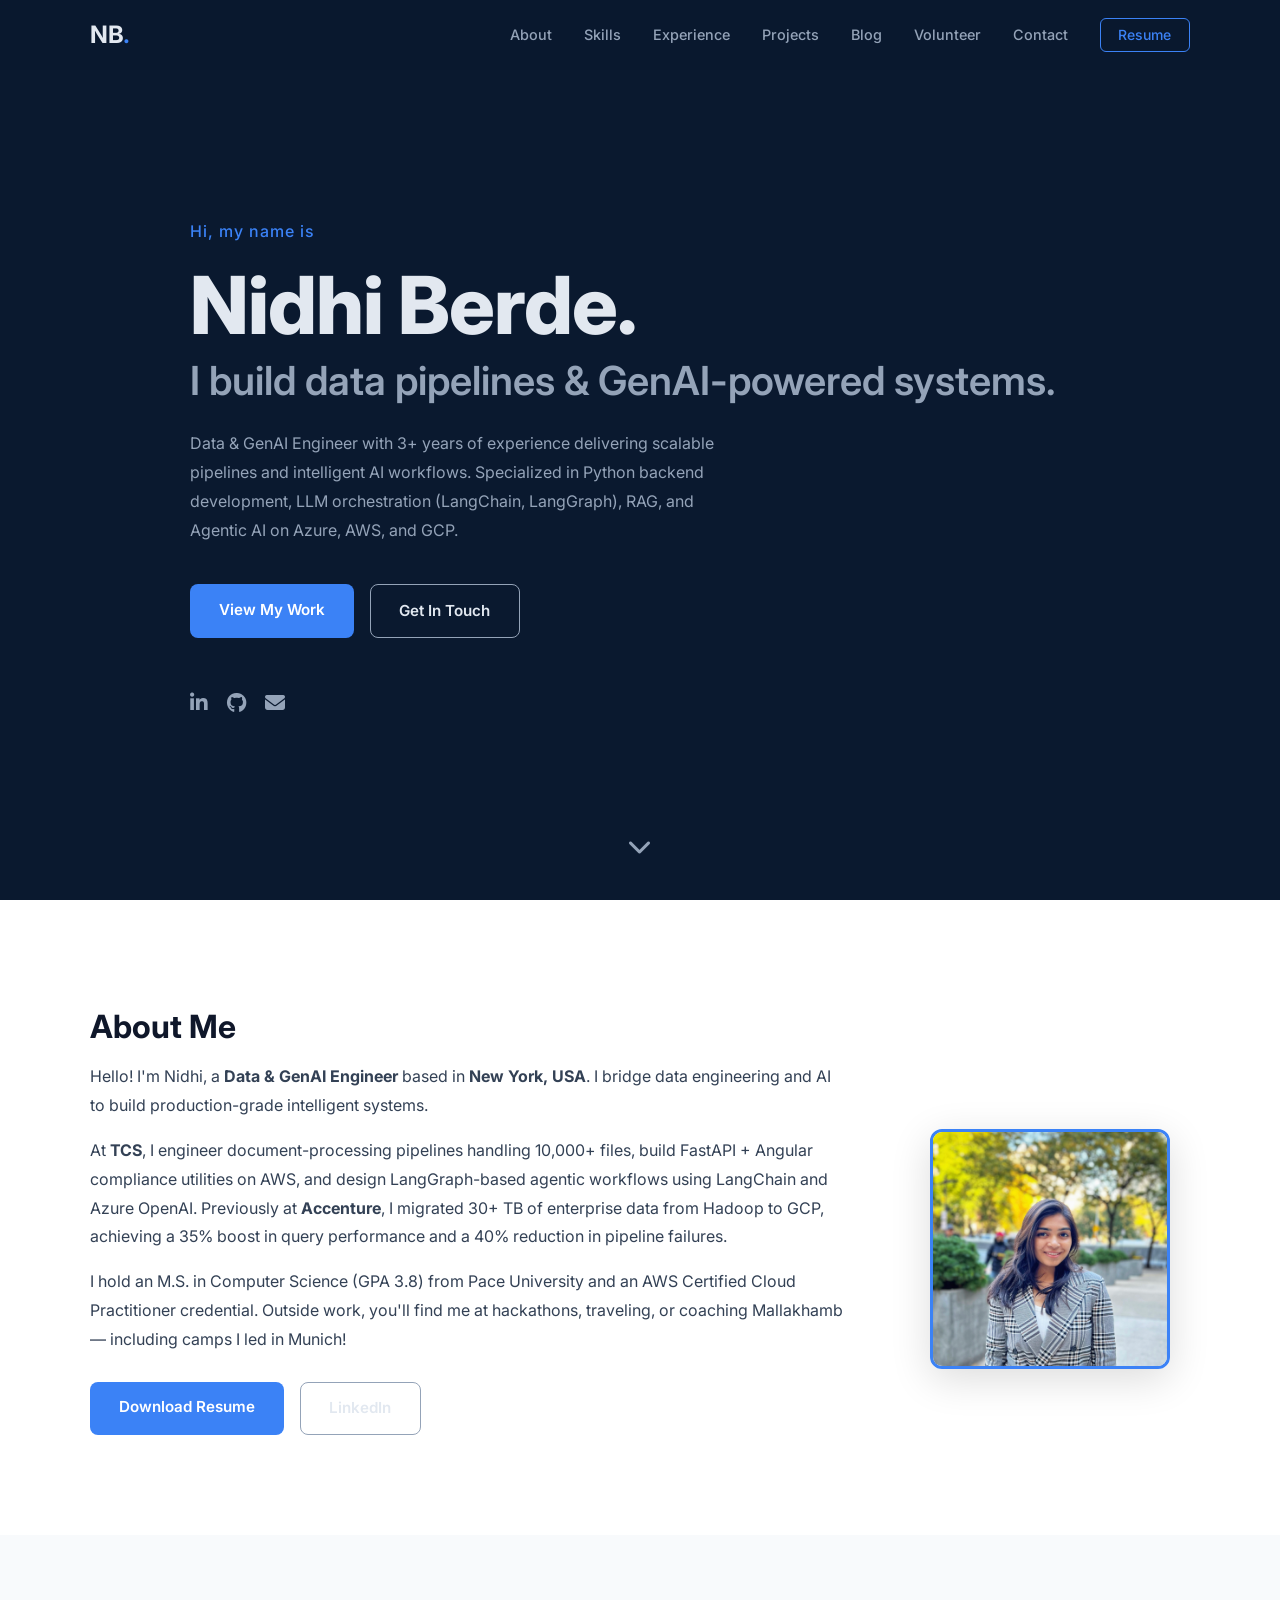
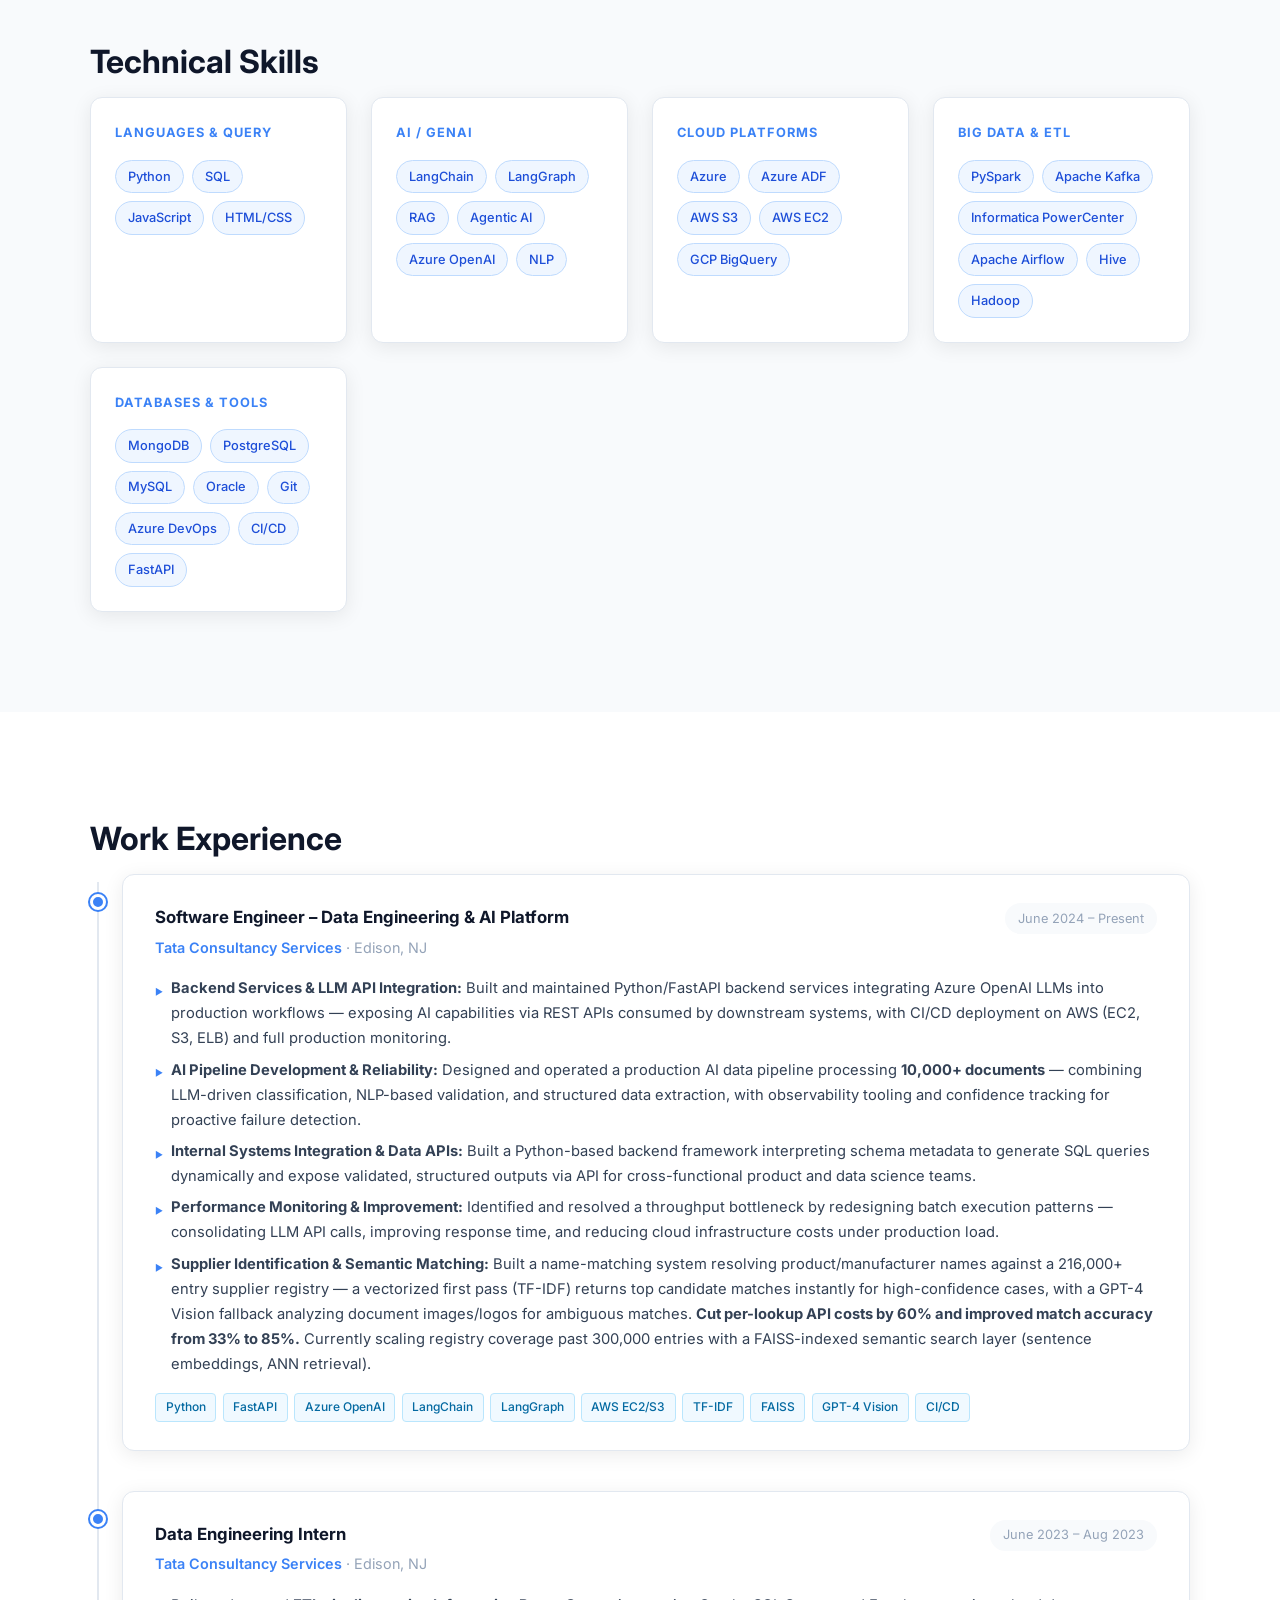
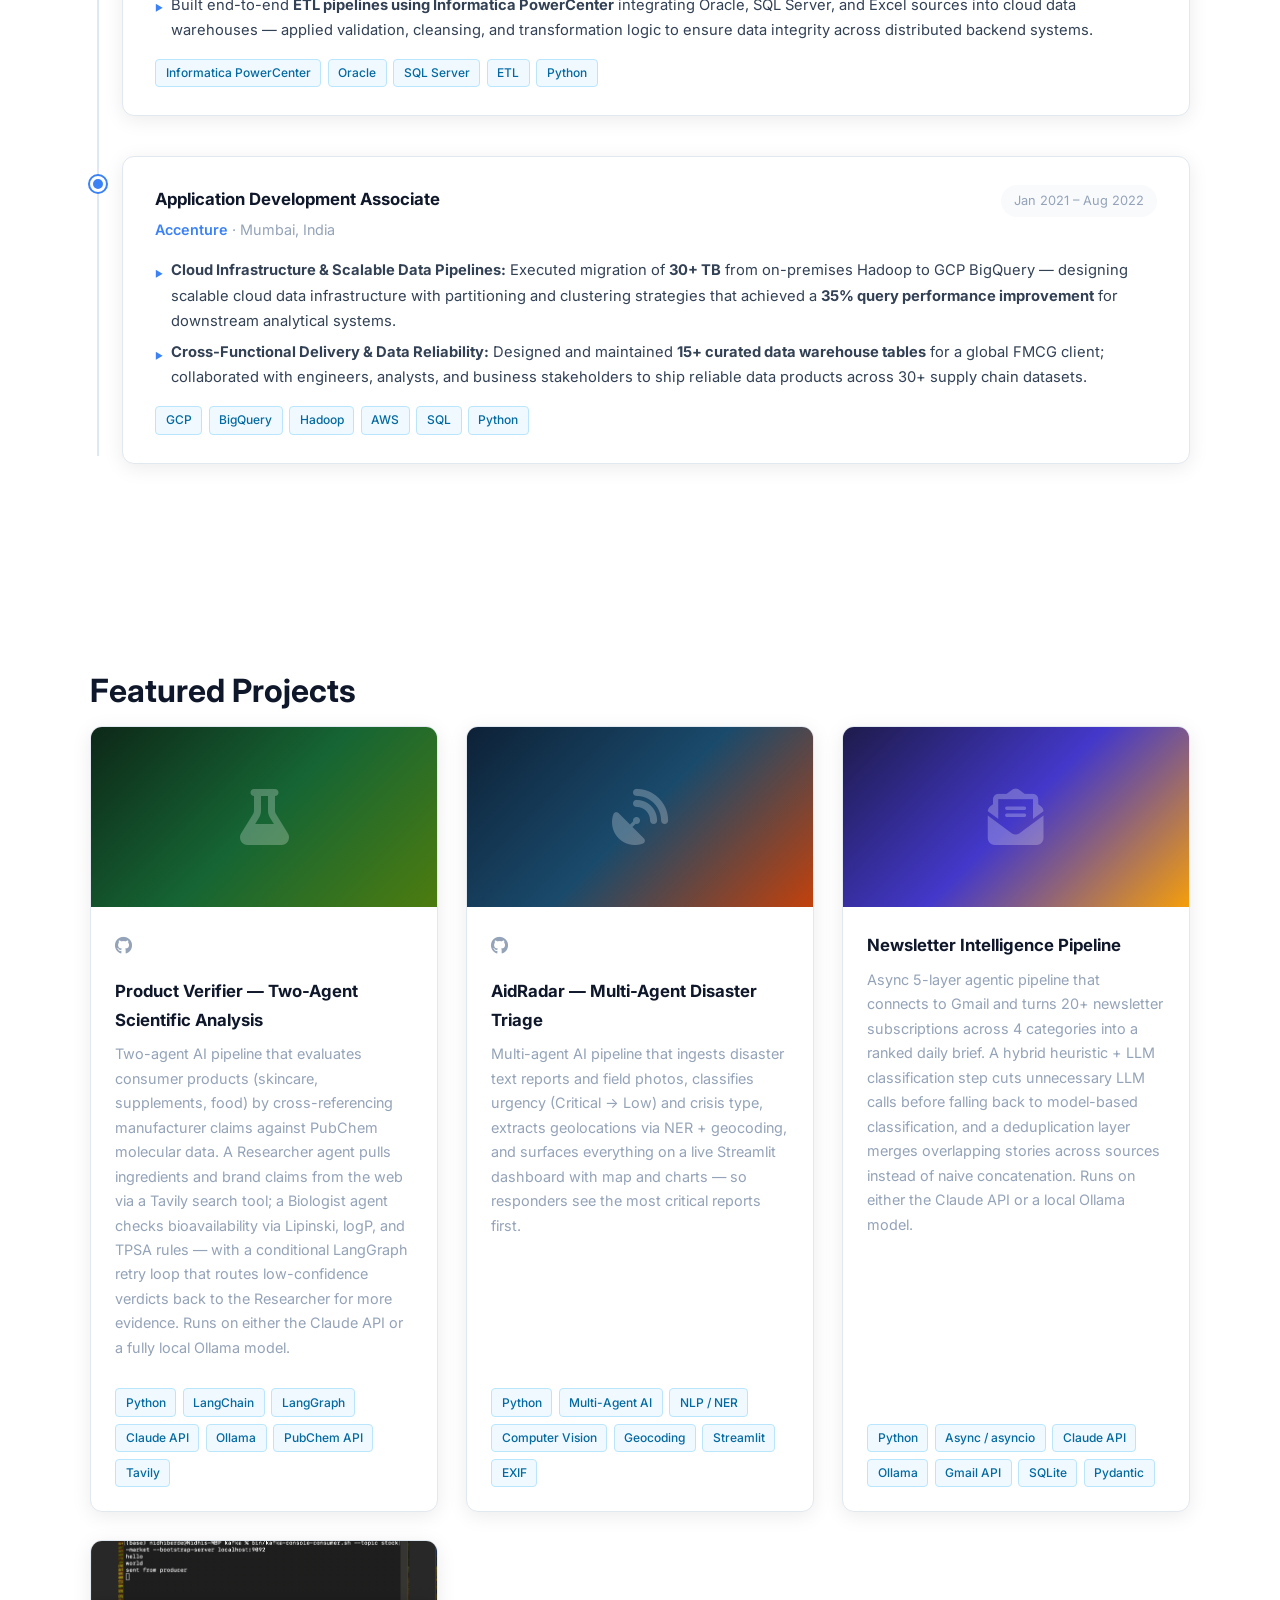
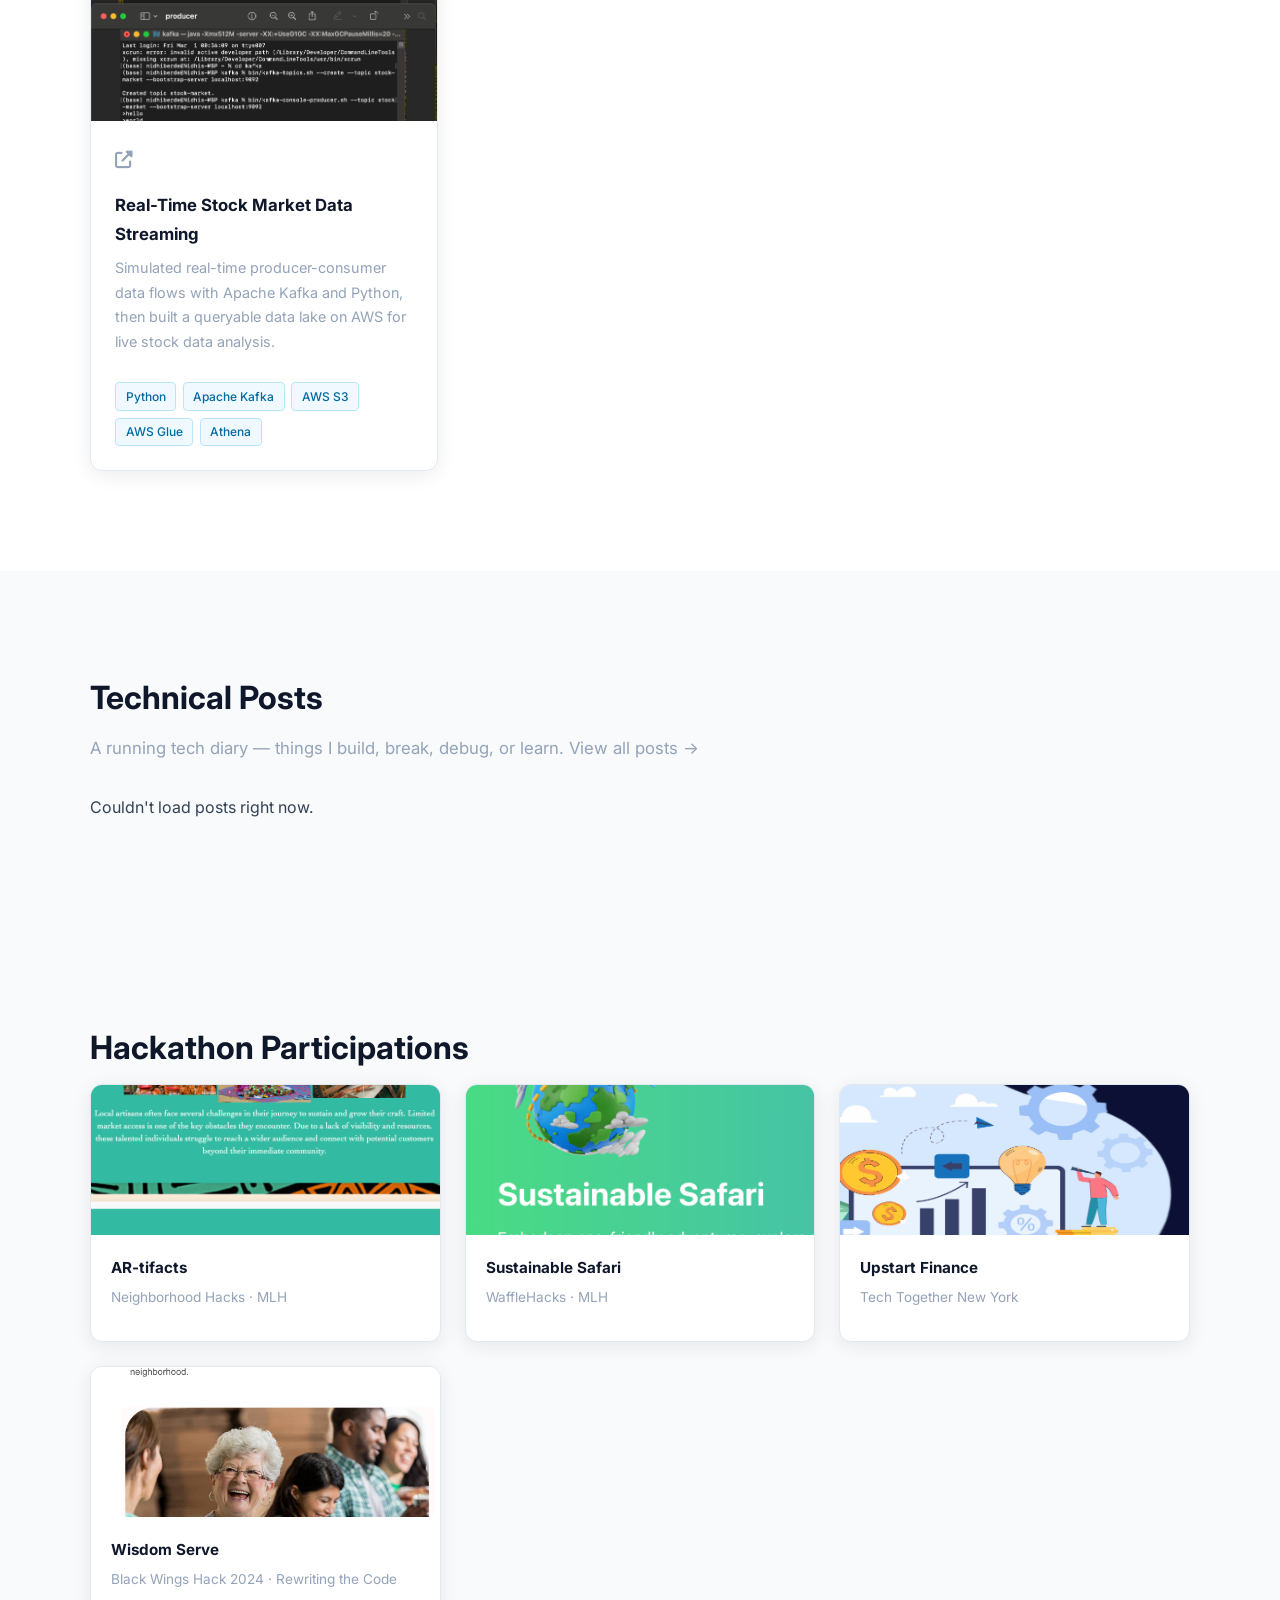
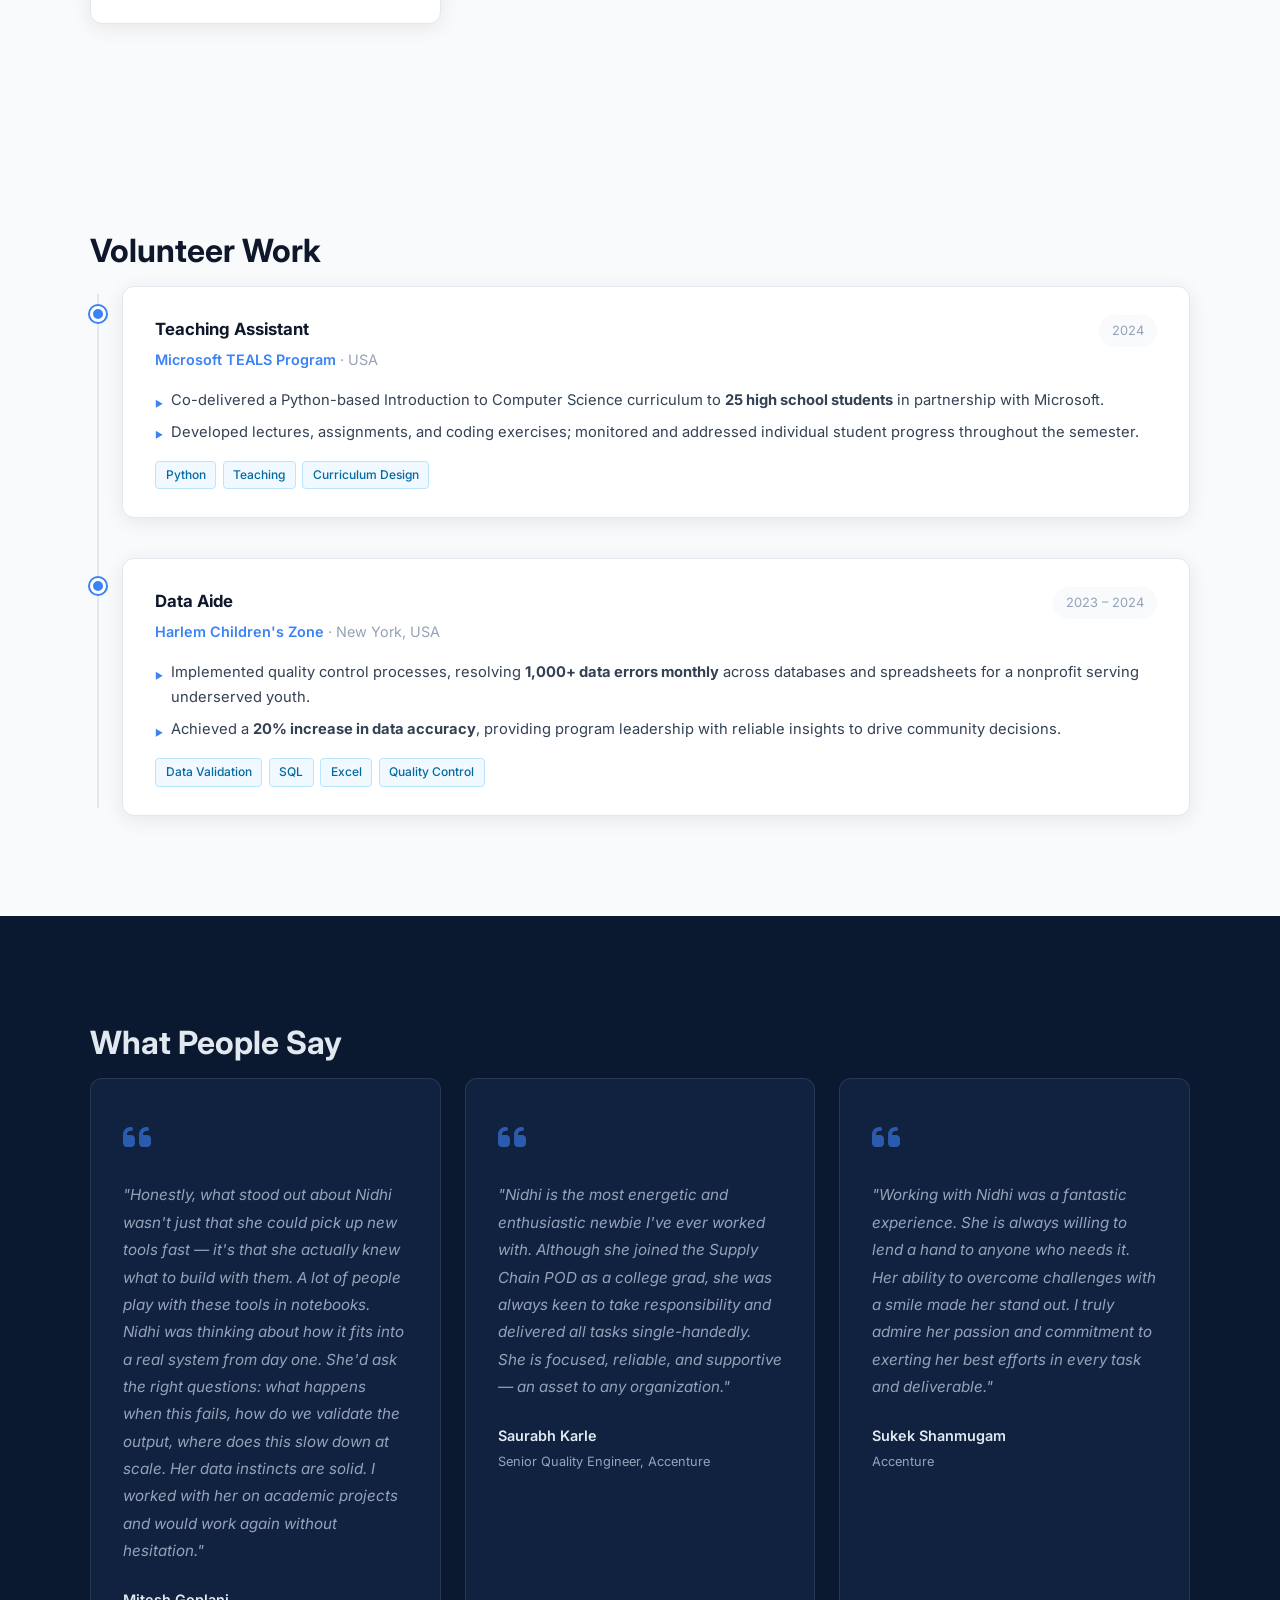
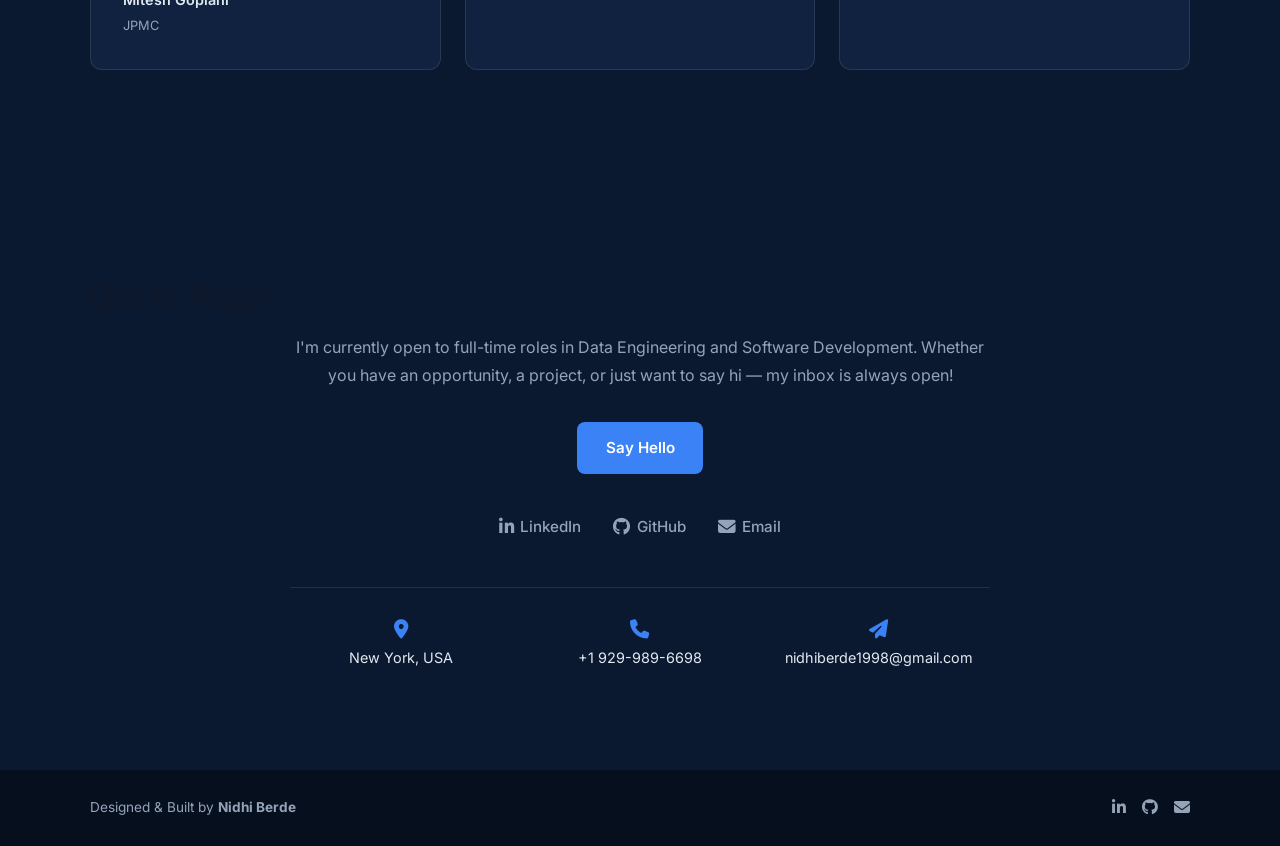
==== commit f1e3dcb7: "Take down first blog post, fix email typo site-wide Removing the local-LLM debugging post - on refle" ====
--- a/index.html
+++ b/index.html
@@ -81,7 +81,7 @@
         <a href="https://github.com/NidhiTheBerde" target="_blank" rel="noopener" aria-label="GitHub">
           <i class="fab fa-github"></i>
         </a>
-        <a href="mailto:nishiberde1998@gmail.com" aria-label="Email">
+        <a href="mailto:nidhiberde1998@gmail.com" aria-label="Email">
           <i class="fas fa-envelope"></i>
         </a>
       </div>
@@ -563,7 +563,7 @@
           I'm currently open to full-time roles in Data Engineering and Software Development.
           Whether you have an opportunity, a project, or just want to say hi — my inbox is always open!
         </p>
-        <a href="mailto:nishiberde1998@gmail.com" class="btn-primary contact-cta">Say Hello</a>
+        <a href="mailto:nidhiberde1998@gmail.com" class="btn-primary contact-cta">Say Hello</a>
         <div class="contact-links">
           <a href="https://www.linkedin.com/in/nidhi-berde/" target="_blank" rel="noopener">
             <i class="fab fa-linkedin-in"></i> LinkedIn
@@ -586,7 +586,7 @@
           </div>
           <div class="contact-info-item">
             <i class="fas fa-paper-plane"></i>
-            <p>nishiberde1998@gmail.com</p>
+            <p>nidhiberde1998@gmail.com</p>
           </div>
         </div>
       </div>
@@ -604,7 +604,7 @@
         <a href="https://github.com/NidhiTheBerde" target="_blank" rel="noopener" aria-label="GitHub">
           <i class="fab fa-github"></i>
         </a>
-        <a href="mailto:nishiberde1998@gmail.com" aria-label="Email">
+        <a href="mailto:nidhiberde1998@gmail.com" aria-label="Email">
           <i class="fas fa-envelope"></i>
         </a>
       </div>
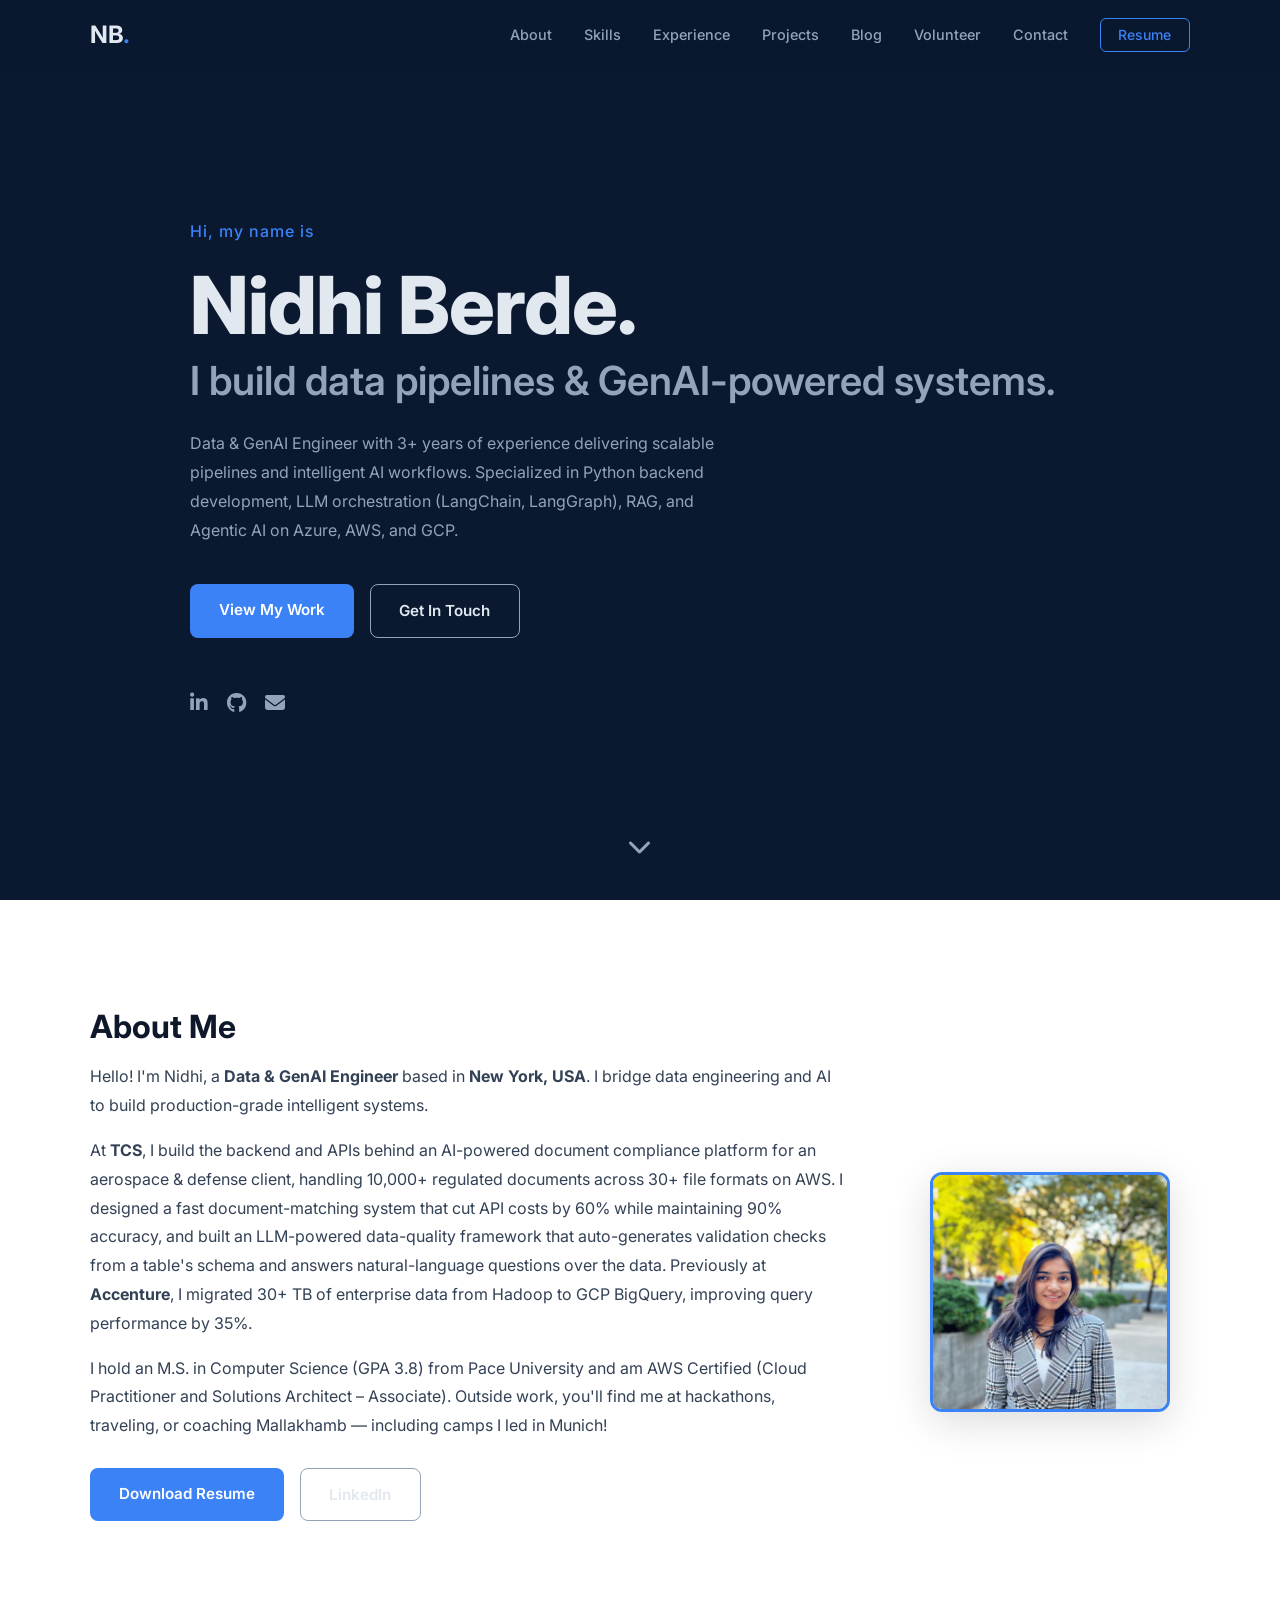
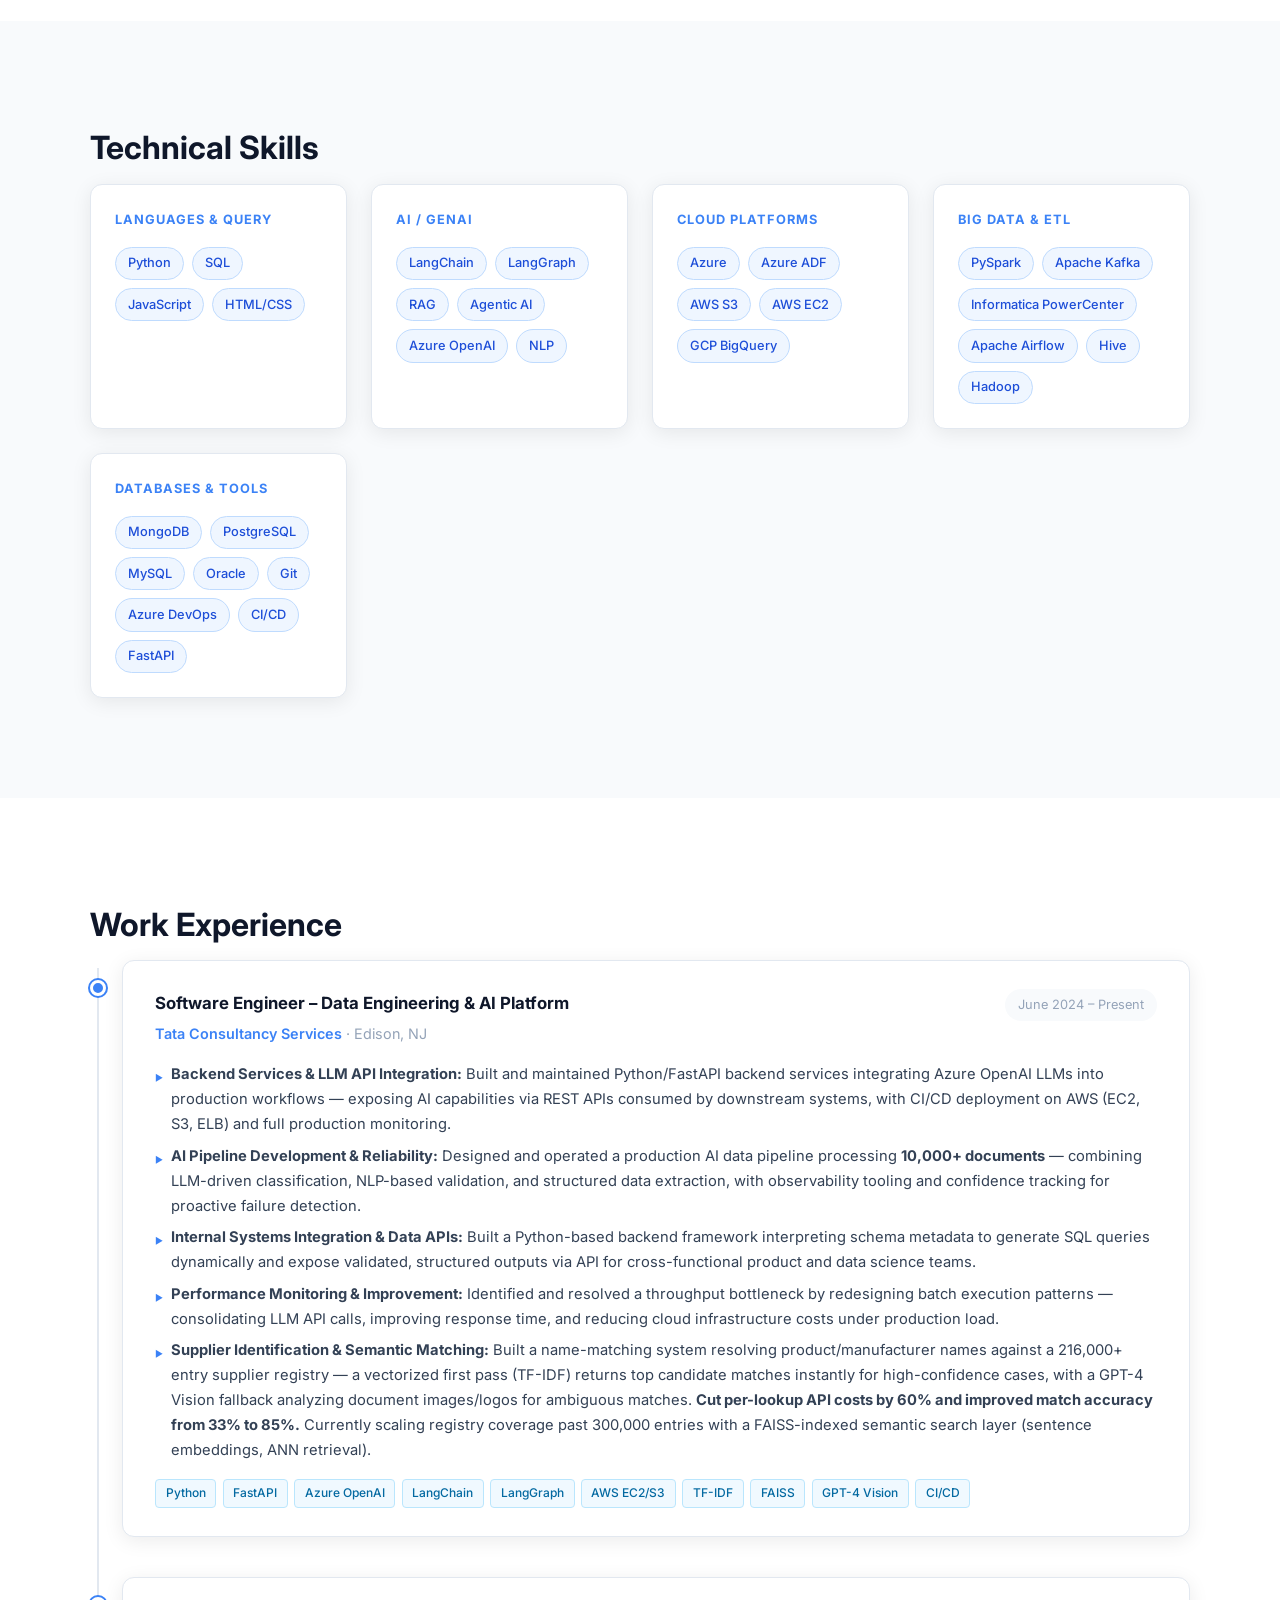
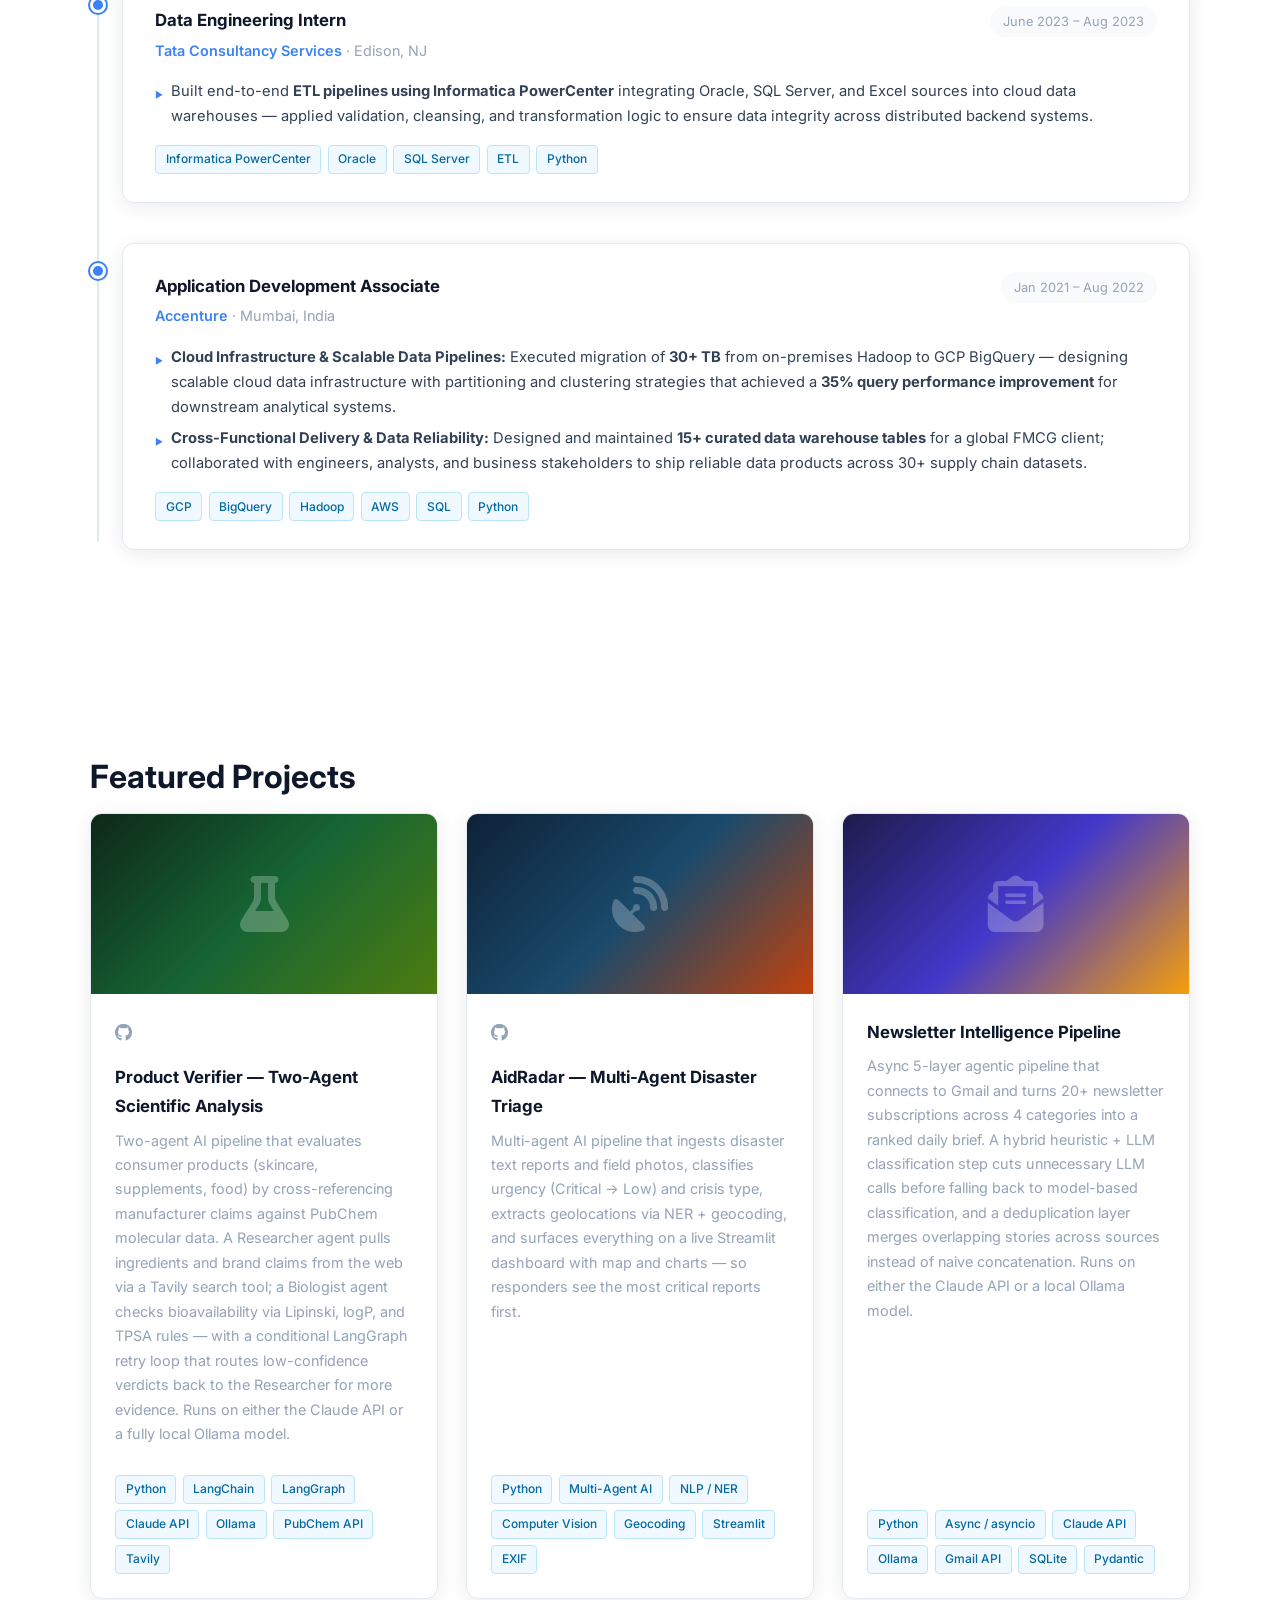
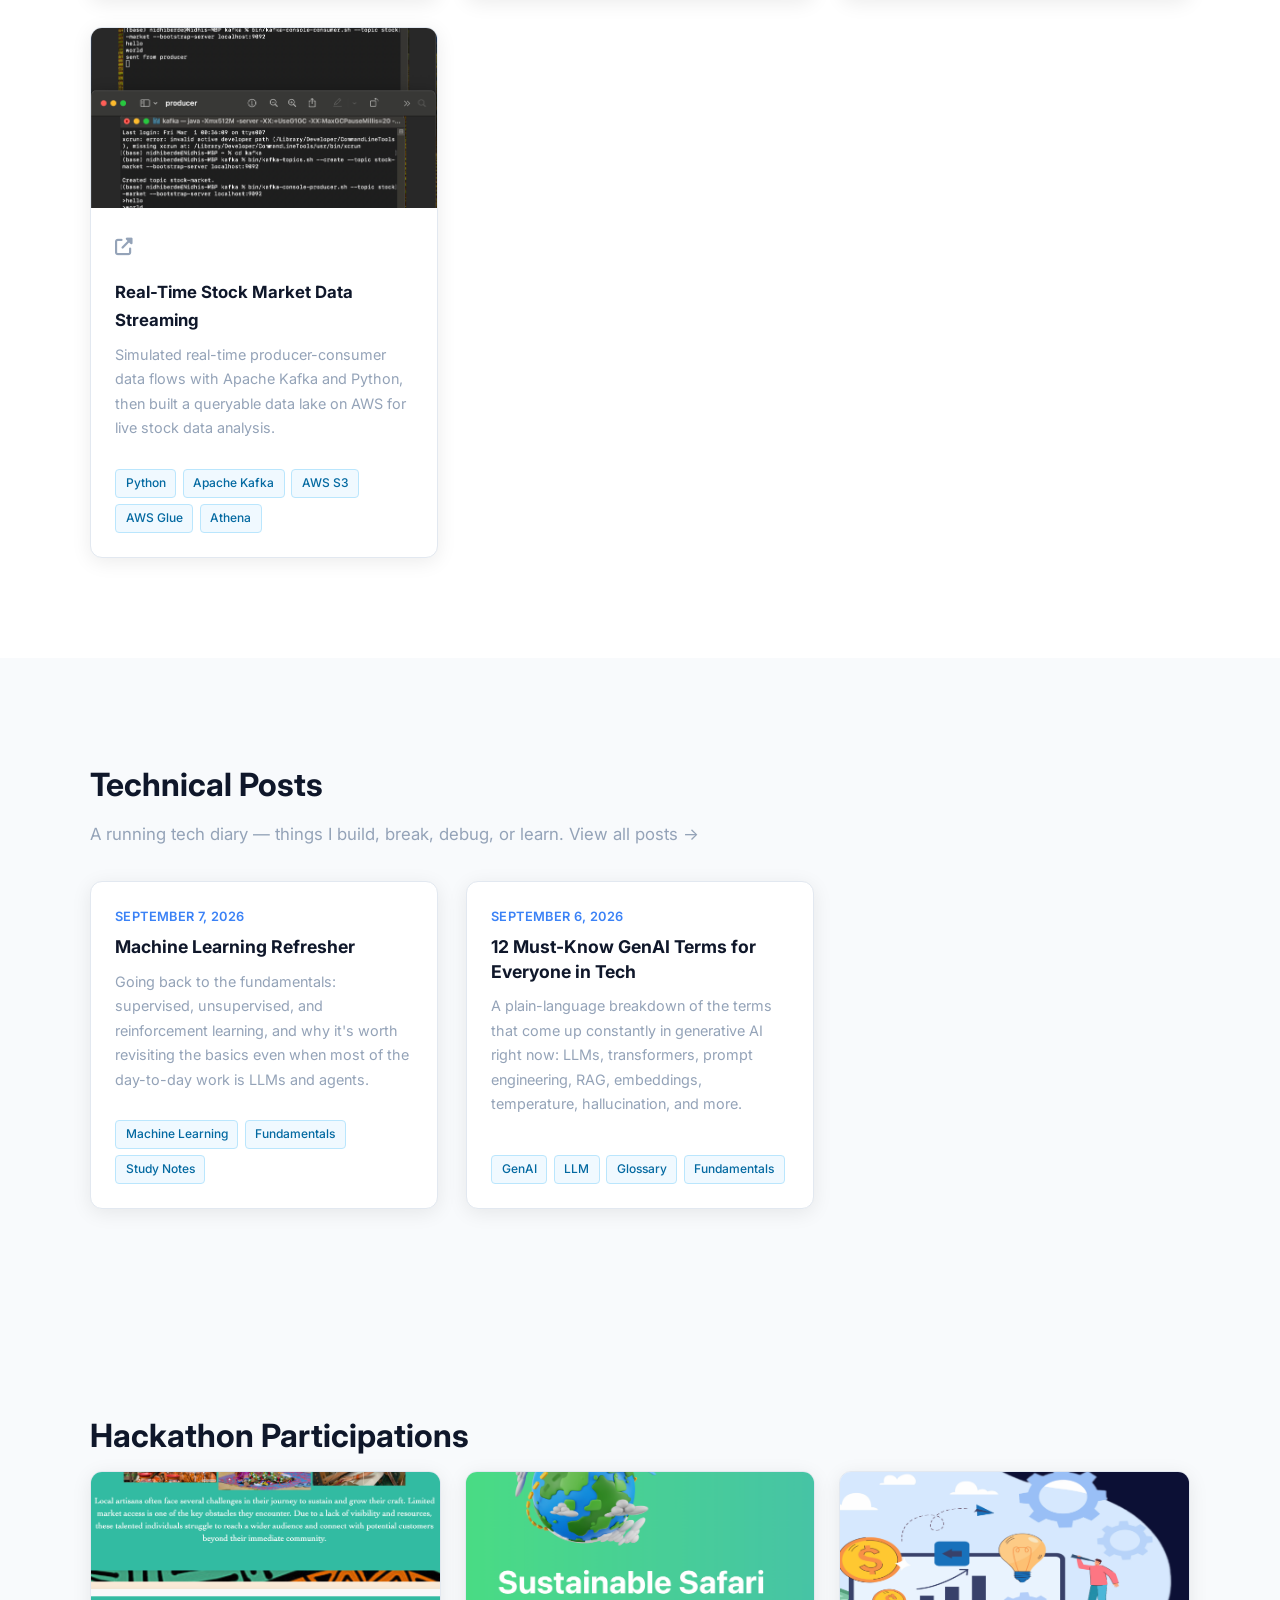
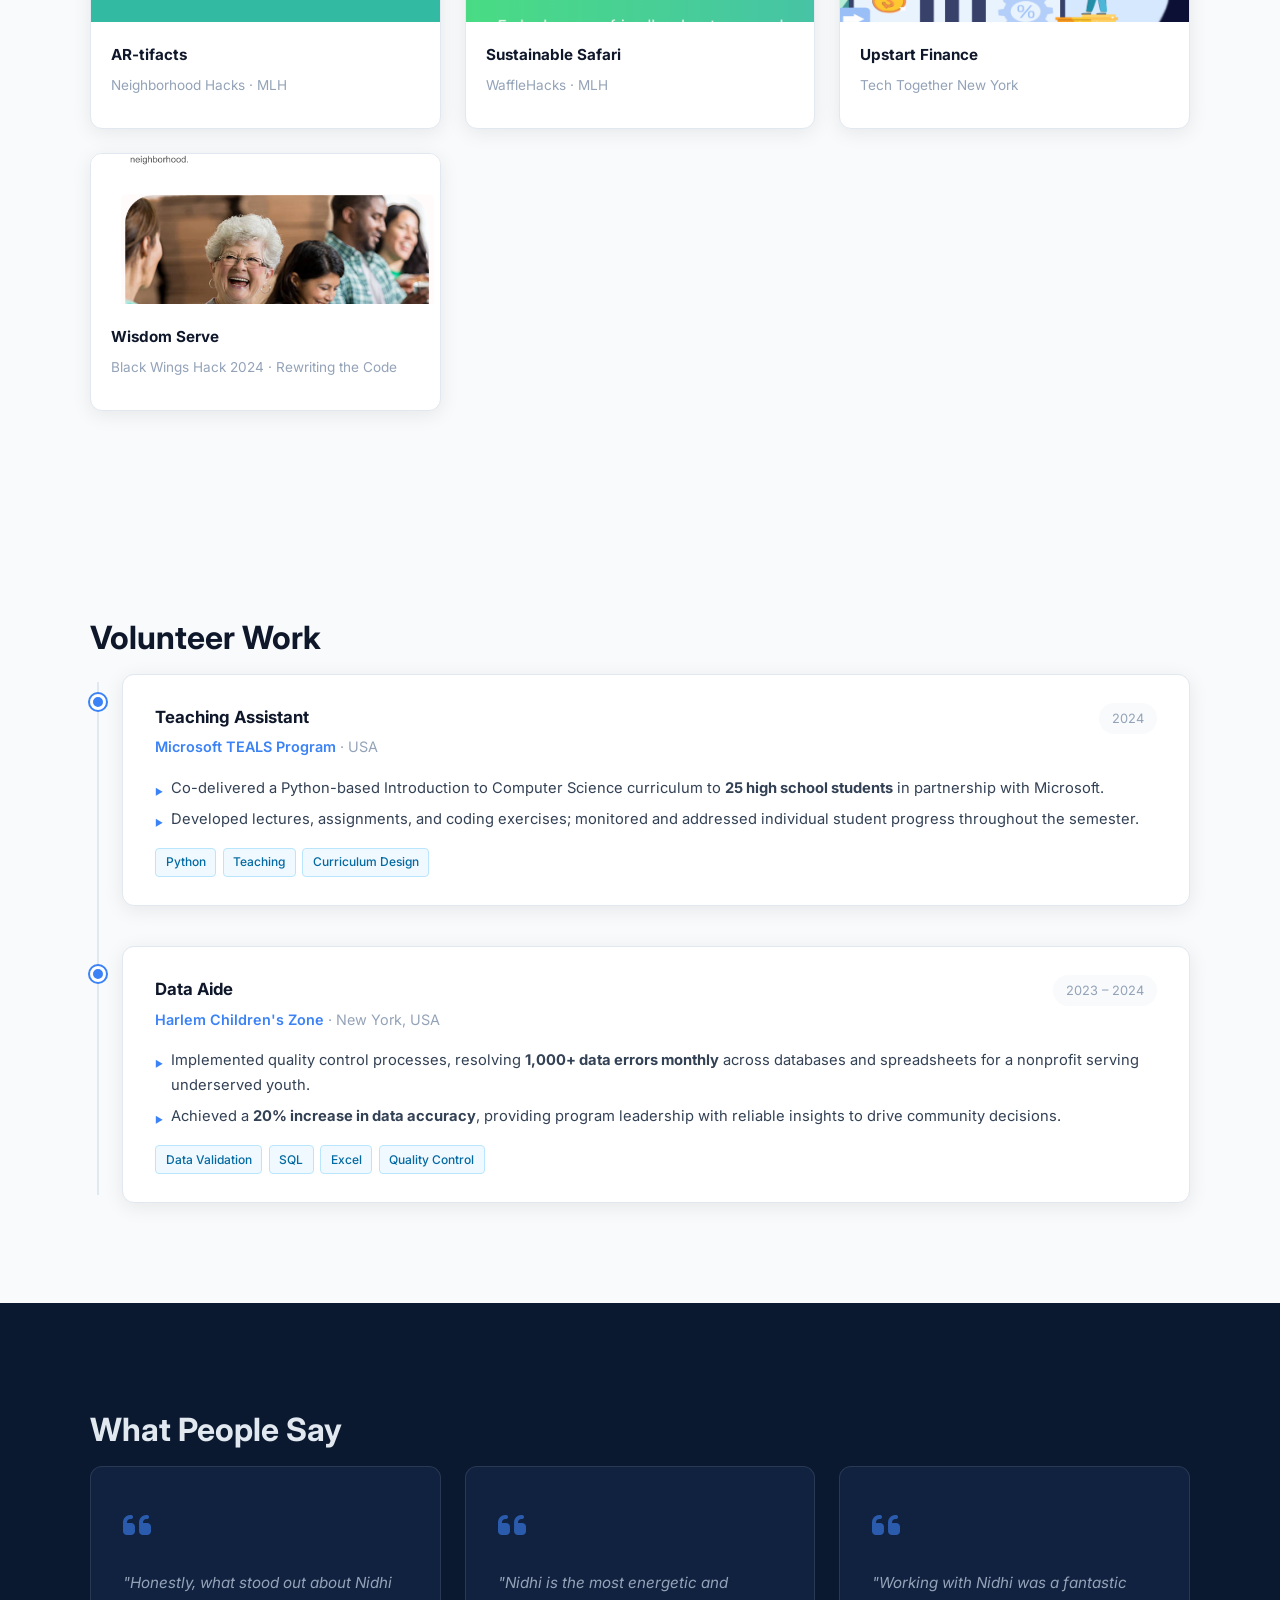
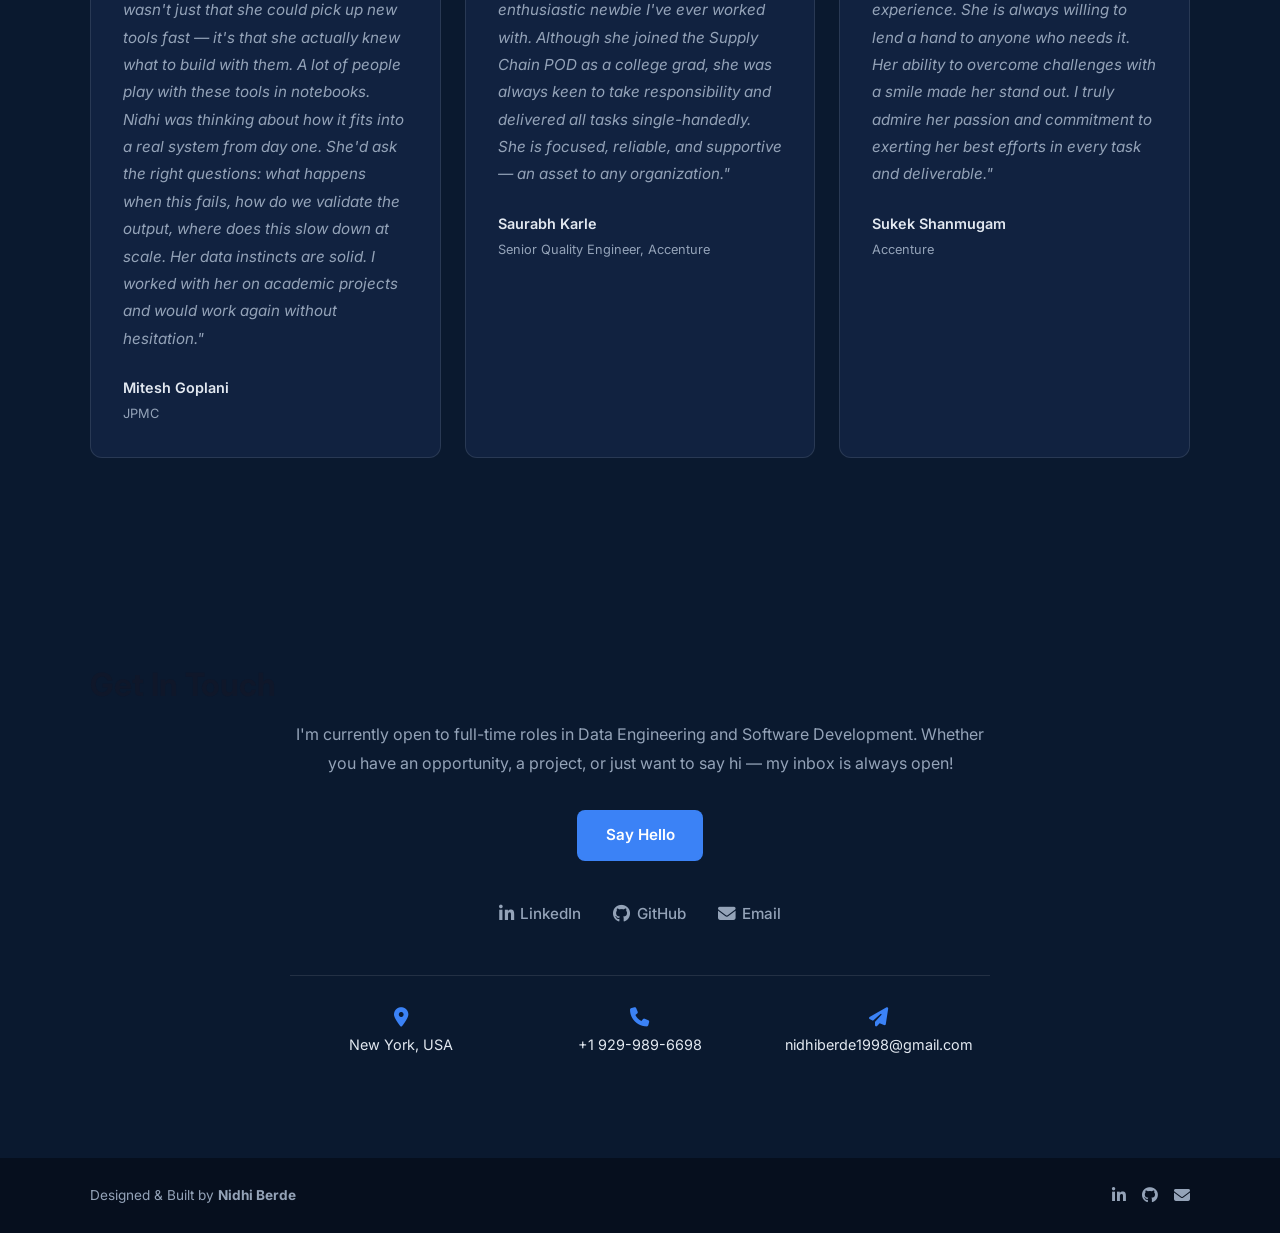
==== commit 0f755098: "Update About section to match current base resume - Remove Angular/frontend claim (confirmed not own" ====
--- a/index.html
+++ b/index.html
@@ -103,16 +103,19 @@
             production-grade intelligent systems.
           </p>
           <p>
-            At <strong>TCS</strong>, I engineer document-processing pipelines handling 10,000+ files,
-            build FastAPI + Angular compliance utilities on AWS, and design LangGraph-based agentic
-            workflows using LangChain and Azure OpenAI. Previously at <strong>Accenture</strong>,
-            I migrated 30+ TB of enterprise data from Hadoop to GCP, achieving a 35% boost in
-            query performance and a 40% reduction in pipeline failures.
+            At <strong>TCS</strong>, I build the backend and APIs behind an AI-powered document
+            compliance platform for an aerospace &amp; defense client, handling 10,000+ regulated
+            documents across 30+ file formats on AWS. I designed a fast document-matching system
+            that cut API costs by 60% while maintaining 90% accuracy, and built an LLM-powered
+            data-quality framework that auto-generates validation checks from a table's schema and
+            answers natural-language questions over the data. Previously at <strong>Accenture</strong>,
+            I migrated 30+ TB of enterprise data from Hadoop to GCP BigQuery, improving query
+            performance by 35%.
           </p>
           <p>
-            I hold an M.S. in Computer Science (GPA 3.8) from Pace University and an AWS Certified
-            Cloud Practitioner credential. Outside work, you'll find me at hackathons, traveling,
-            or coaching Mallakhamb — including camps I led in Munich!
+            I hold an M.S. in Computer Science (GPA 3.8) from Pace University and am AWS Certified
+            (Cloud Practitioner and Solutions Architect – Associate). Outside work, you'll find me
+            at hackathons, traveling, or coaching Mallakhamb — including camps I led in Munich!
           </p>
           <div class="about-links">
             <a href="assets/Resume_Nidhi_Berde_Handshake.pdf"
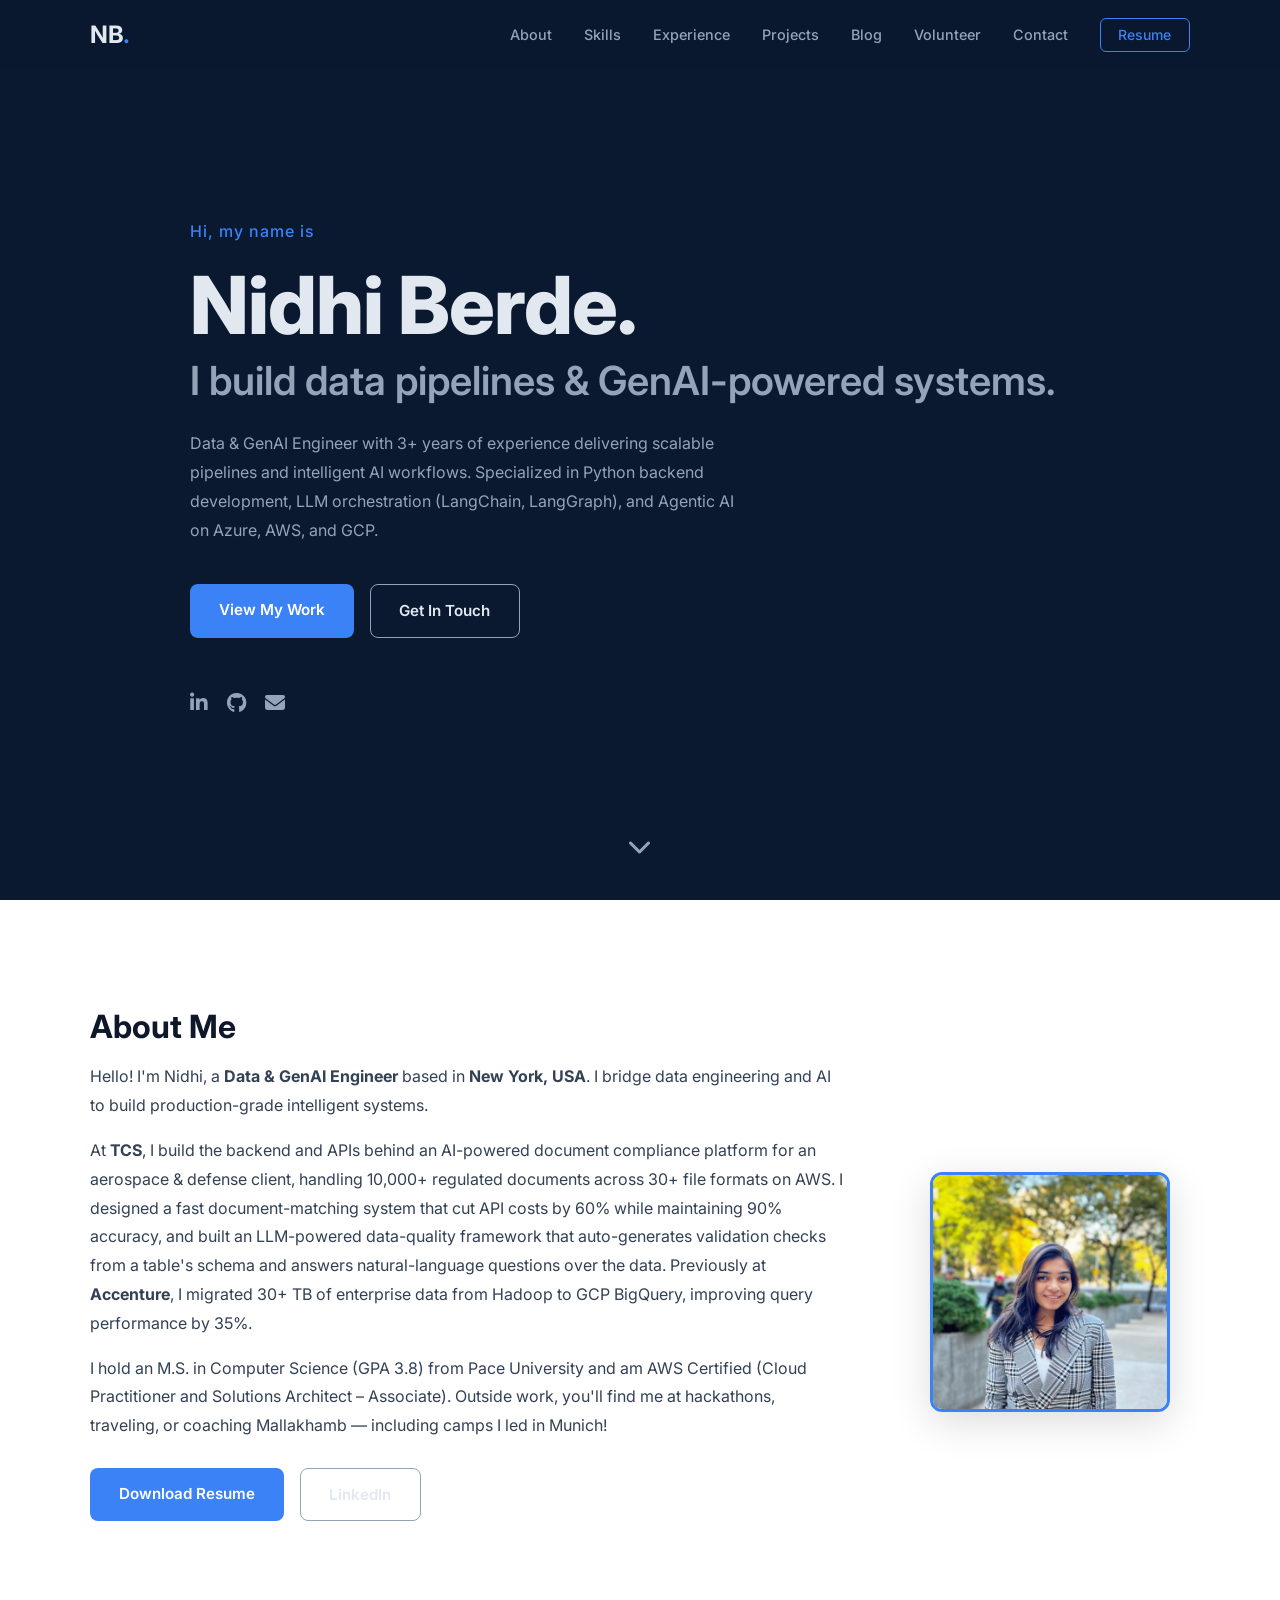
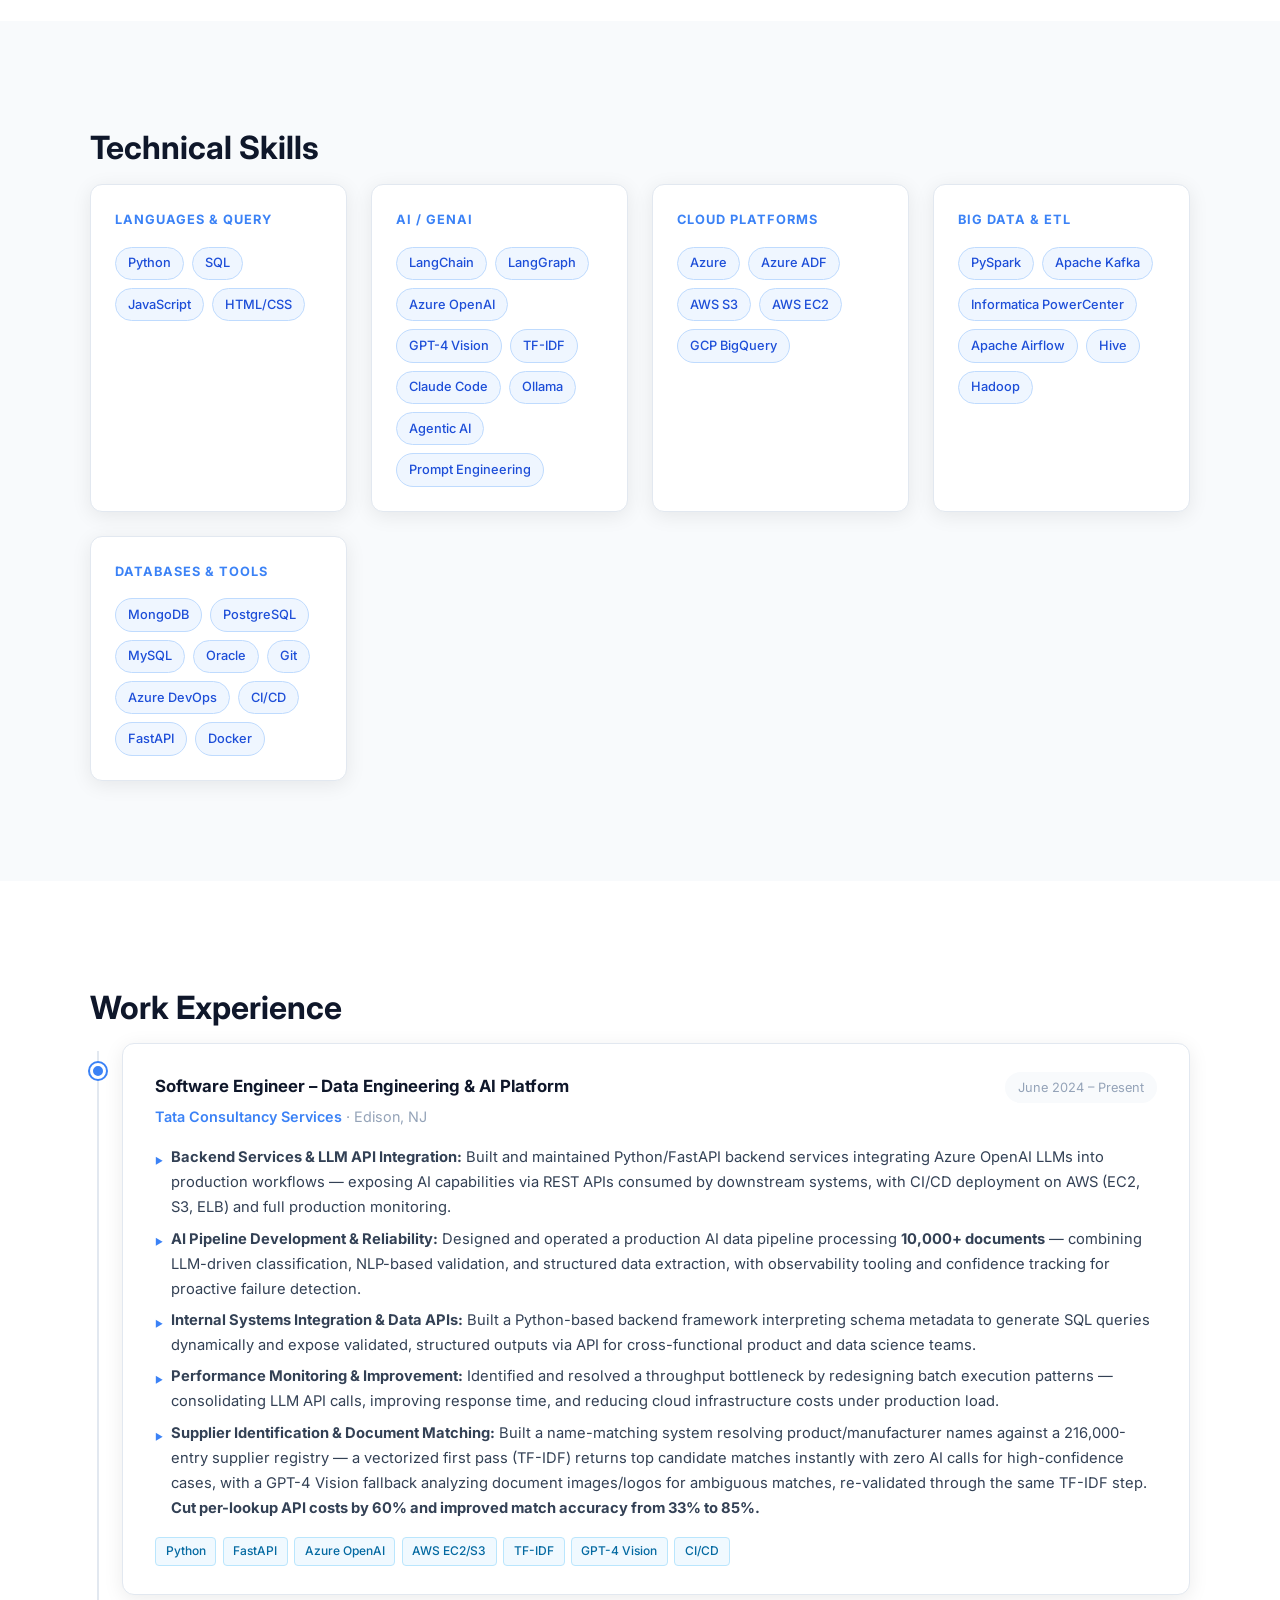
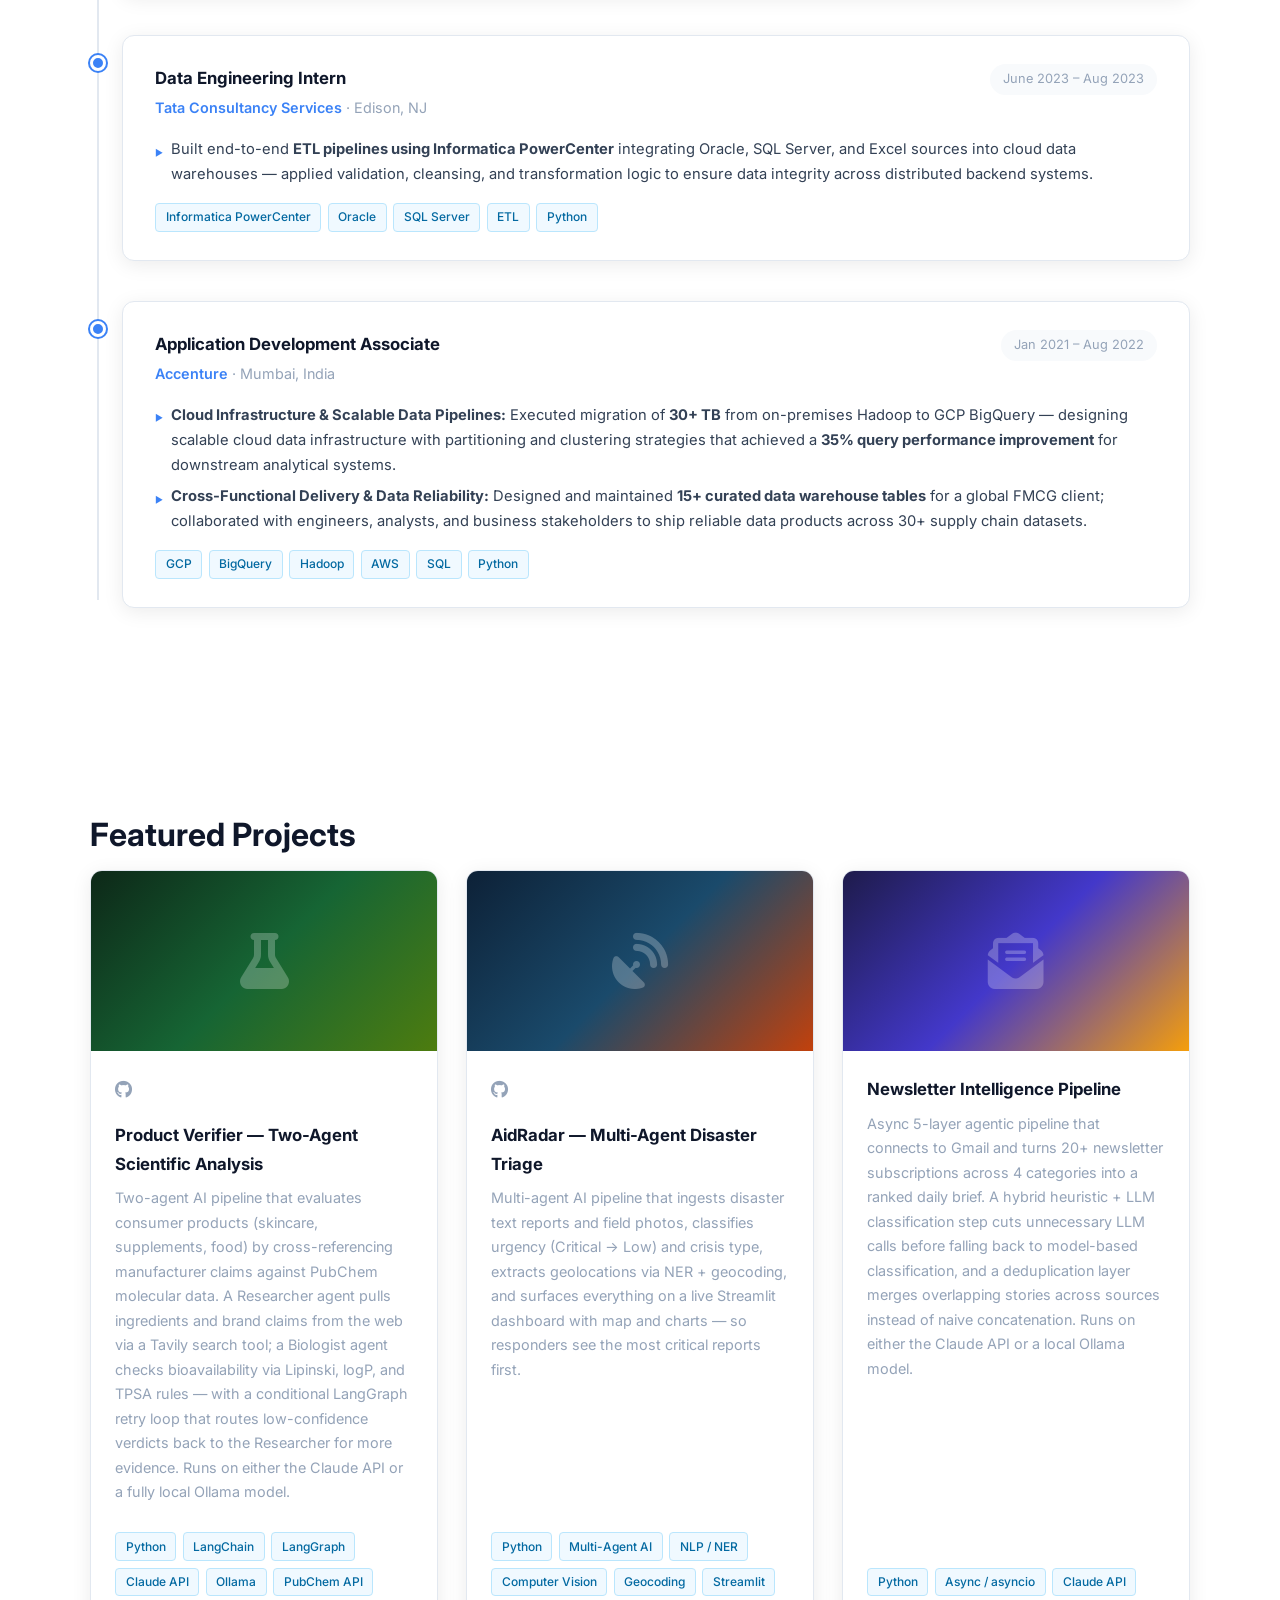
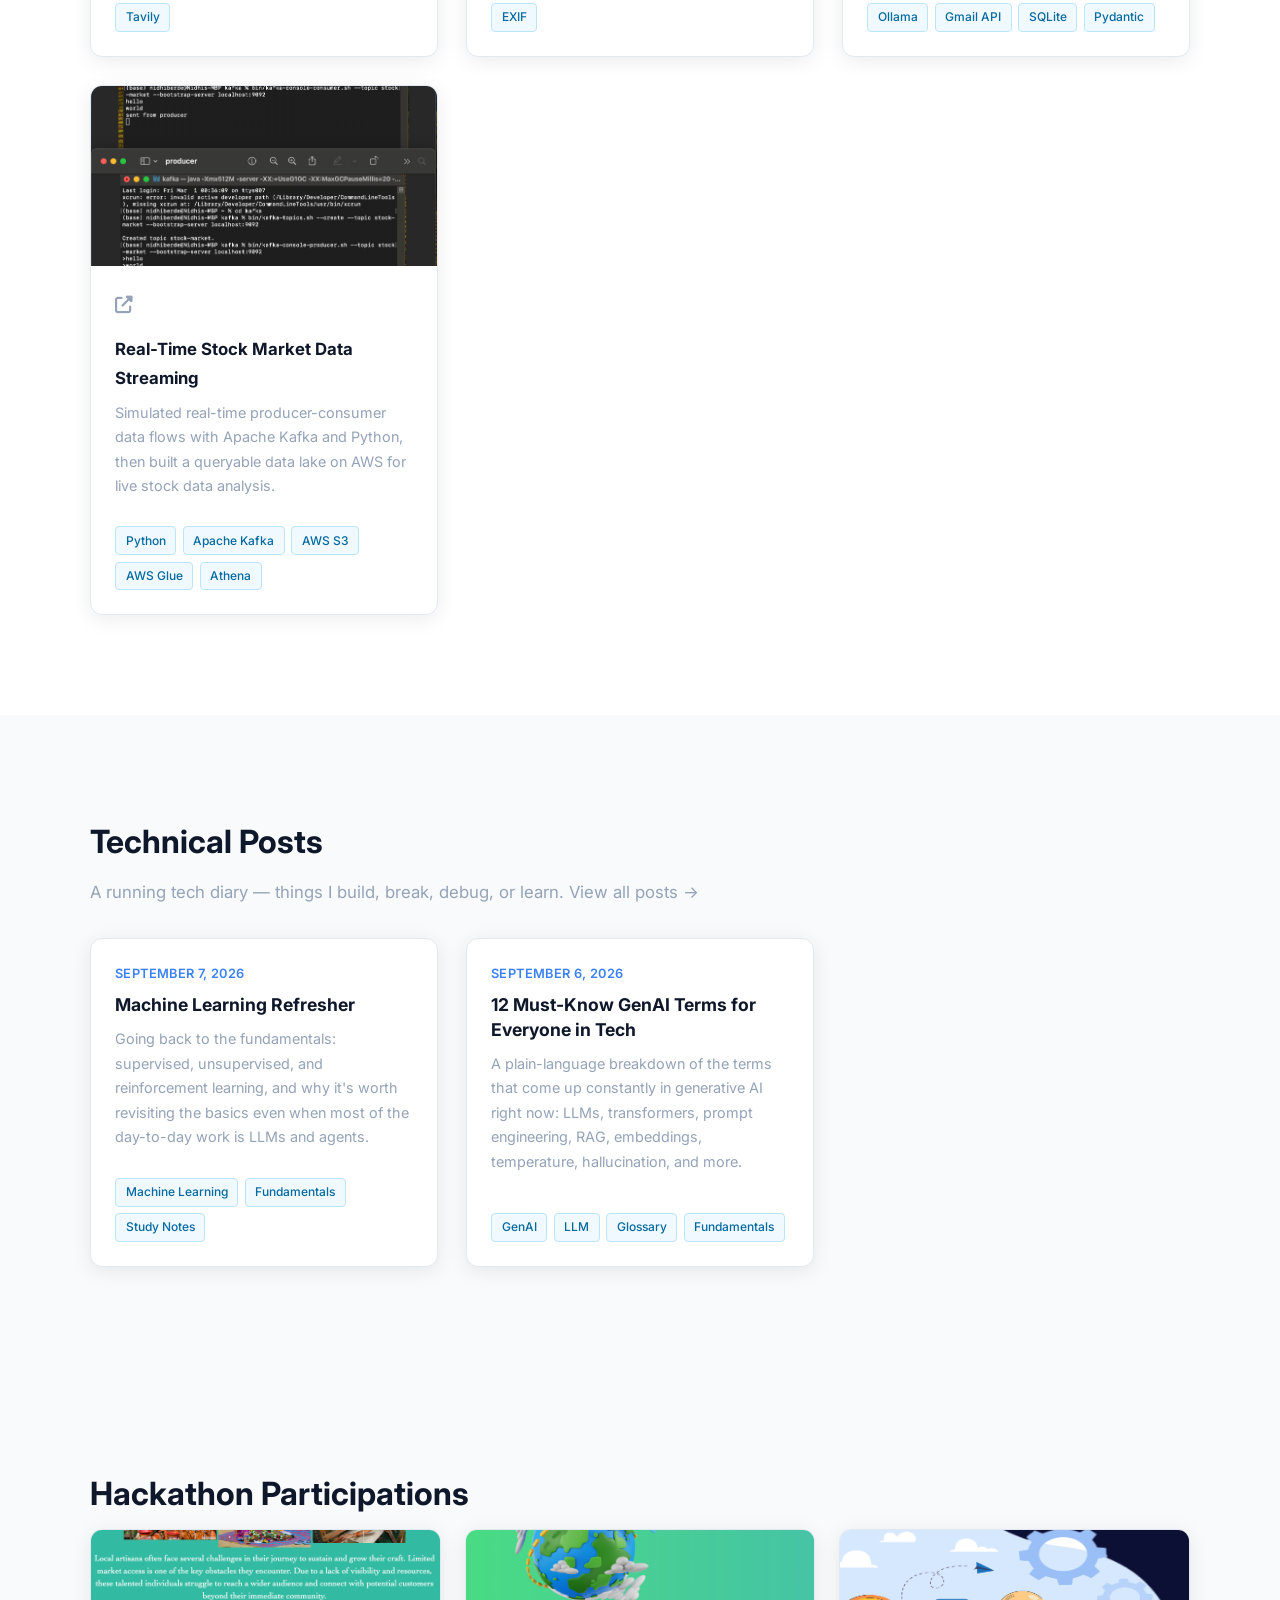
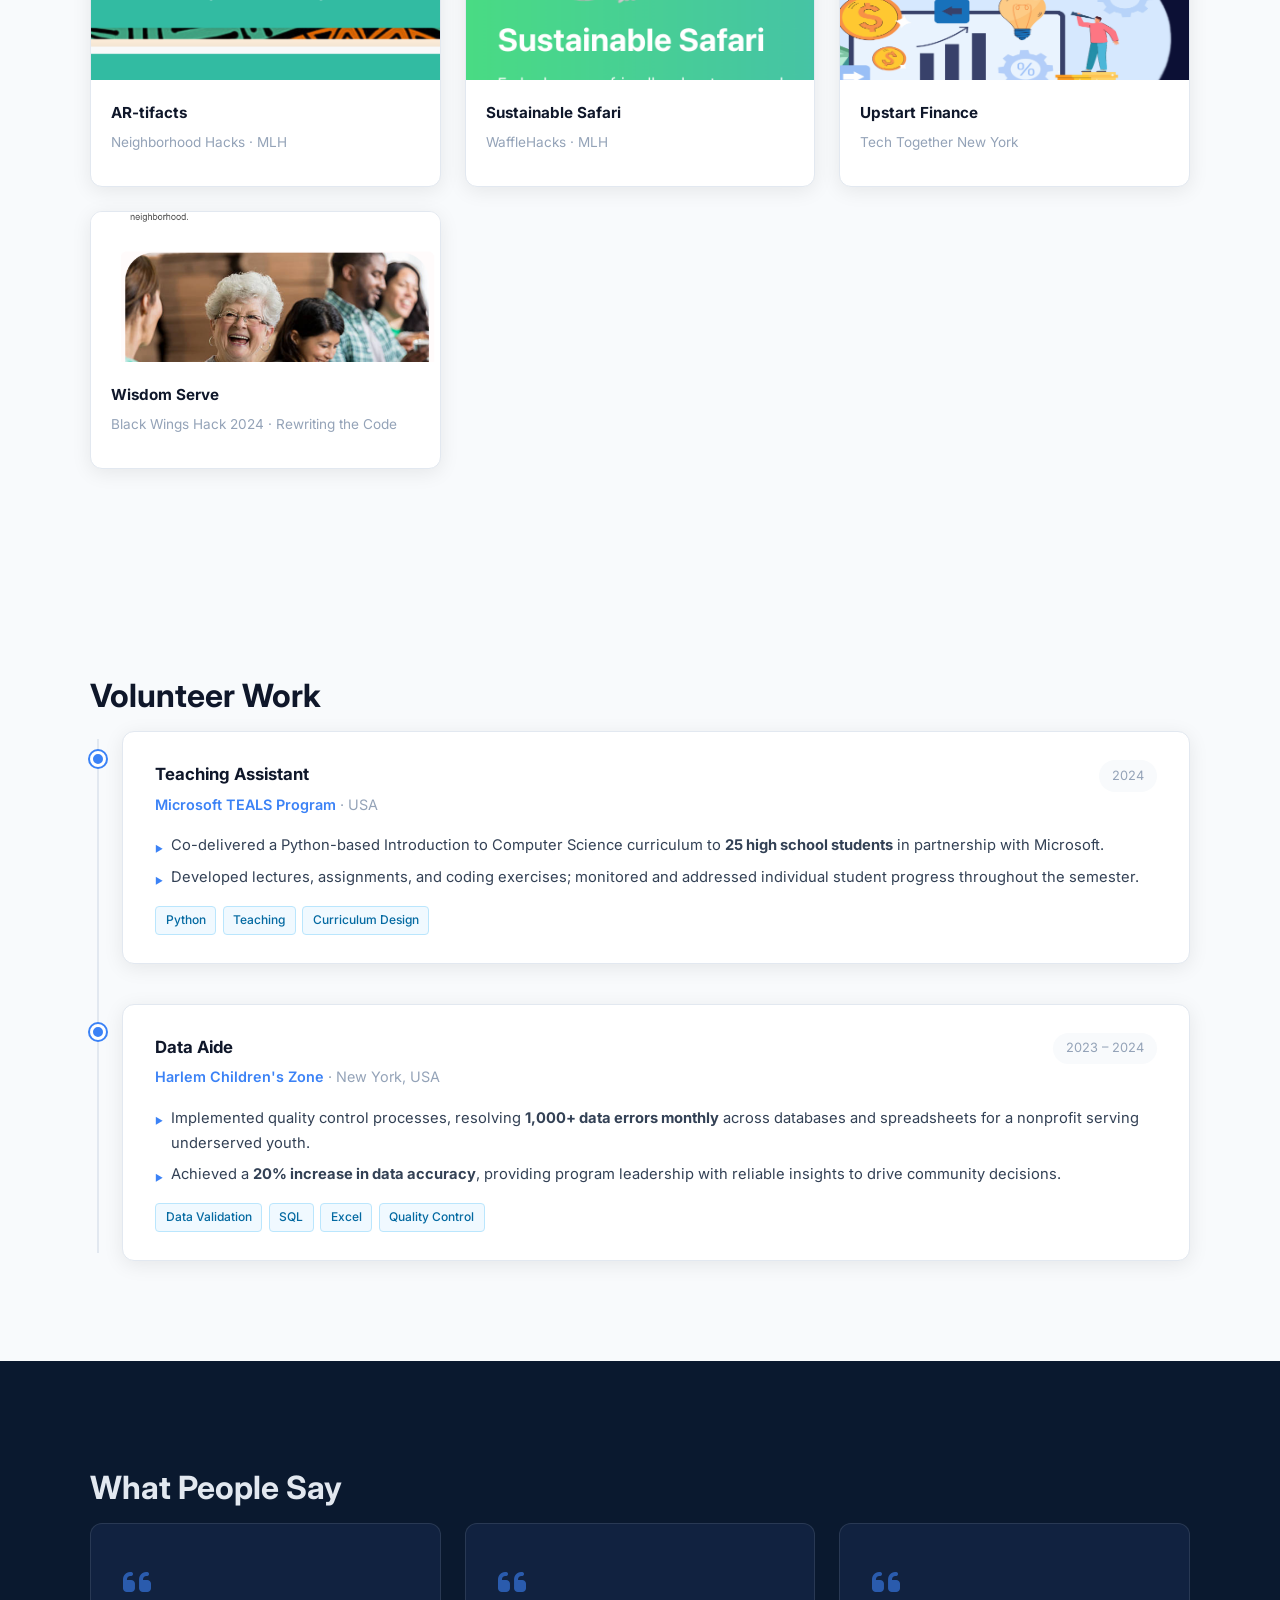
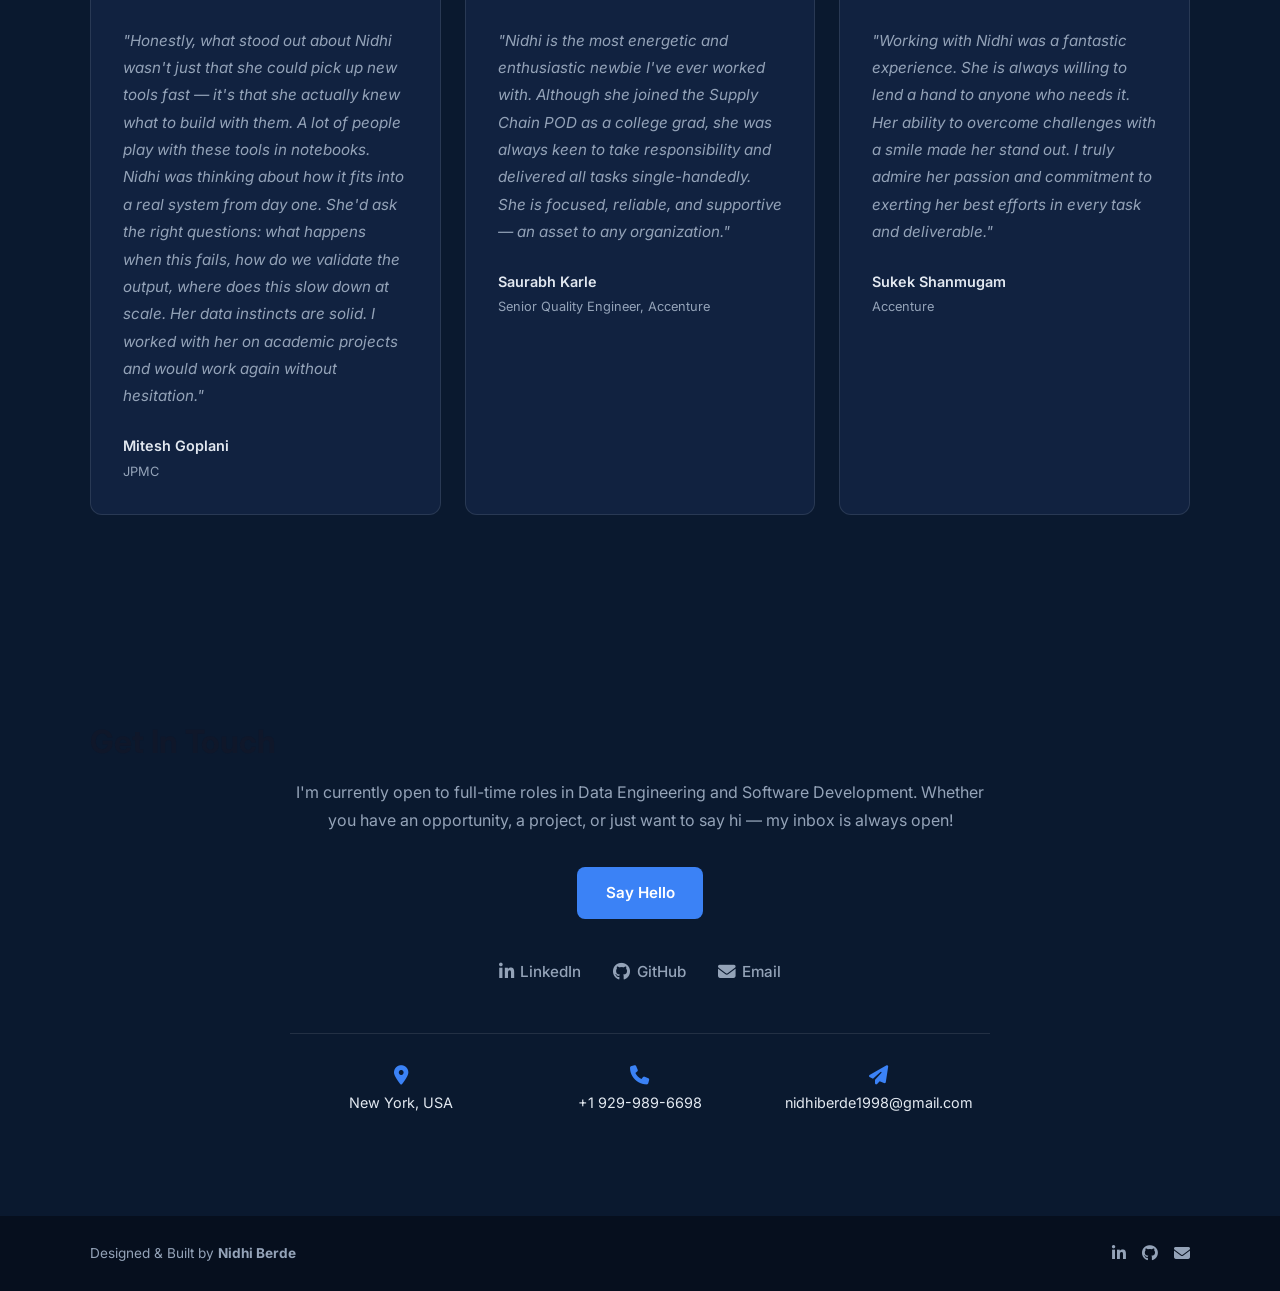
==== commit b439a04e: "Audit and correct remaining inaccuracies site-wide - Remove fabricated claim: TCS supplier registry " ====
--- a/index.html
+++ b/index.html
@@ -4,7 +4,7 @@
   <meta charset="utf-8">
   <meta name="viewport" content="width=device-width, initial-scale=1">
   <title>Nidhi Berde — Data & GenAI Engineer</title>
-  <meta name="description" content="Nidhi Berde — Data Engineer and GenAI specialist based in New York. Expert in LangChain, LangGraph, RAG, Azure OpenAI, AWS, GCP, and scalable ETL pipelines.">
+  <meta name="description" content="Nidhi Berde — Data Engineer and GenAI specialist based in New York. Experienced in LangChain, LangGraph, Azure OpenAI, AWS, GCP, and scalable ETL pipelines.">
   <!-- Google Analytics -->
   <script async src="https://www.googletagmanager.com/gtag/js?id=G-KZZTS0ND30"></script>
   <script>
@@ -67,8 +67,8 @@
       <h2 class="hero-title">I build data pipelines &amp; GenAI-powered systems.</h2>
       <p class="hero-desc">
         Data &amp; GenAI Engineer with 3+ years of experience delivering scalable pipelines and
-        intelligent AI workflows. Specialized in Python backend development, LLM orchestration (LangChain, LangGraph), RAG,
-        and Agentic AI on Azure, AWS, and GCP.
+        intelligent AI workflows. Specialized in Python backend development, LLM orchestration
+        (LangChain, LangGraph), and Agentic AI on Azure, AWS, and GCP.
       </p>
       <div class="hero-cta">
         <a href="#projects" class="btn-primary">View My Work</a>
@@ -154,10 +154,13 @@
           <div class="skill-tags">
             <span class="tag">LangChain</span>
             <span class="tag">LangGraph</span>
-            <span class="tag">RAG</span>
+            <span class="tag">Azure OpenAI</span>
+            <span class="tag">GPT-4 Vision</span>
+            <span class="tag">TF-IDF</span>
+            <span class="tag">Claude Code</span>
+            <span class="tag">Ollama</span>
             <span class="tag">Agentic AI</span>
-            <span class="tag">Azure OpenAI</span>
-            <span class="tag">NLP</span>
+            <span class="tag">Prompt Engineering</span>
           </div>
         </div>
 
@@ -195,6 +198,7 @@
             <span class="tag">Azure DevOps</span>
             <span class="tag">CI/CD</span>
             <span class="tag">FastAPI</span>
+            <span class="tag">Docker</span>
           </div>
         </div>
 
@@ -224,17 +228,14 @@
               <li><strong>AI Pipeline Development &amp; Reliability:</strong> Designed and operated a production AI data pipeline processing <strong>10,000+ documents</strong> — combining LLM-driven classification, NLP-based validation, and structured data extraction, with observability tooling and confidence tracking for proactive failure detection.</li>
               <li><strong>Internal Systems Integration &amp; Data APIs:</strong> Built a Python-based backend framework interpreting schema metadata to generate SQL queries dynamically and expose validated, structured outputs via API for cross-functional product and data science teams.</li>
               <li><strong>Performance Monitoring &amp; Improvement:</strong> Identified and resolved a throughput bottleneck by redesigning batch execution patterns — consolidating LLM API calls, improving response time, and reducing cloud infrastructure costs under production load.</li>
-              <li><strong>Supplier Identification &amp; Semantic Matching:</strong> Built a name-matching system resolving product/manufacturer names against a 216,000+ entry supplier registry — a vectorized first pass (TF-IDF) returns top candidate matches instantly for high-confidence cases, with a GPT-4 Vision fallback analyzing document images/logos for ambiguous matches. <strong>Cut per-lookup API costs by 60% and improved match accuracy from 33% to 85%.</strong> Currently scaling registry coverage past 300,000 entries with a FAISS-indexed semantic search layer (sentence embeddings, ANN retrieval).</li>
+              <li><strong>Supplier Identification &amp; Document Matching:</strong> Built a name-matching system resolving product/manufacturer names against a 216,000-entry supplier registry — a vectorized first pass (TF-IDF) returns top candidate matches instantly with zero AI calls for high-confidence cases, with a GPT-4 Vision fallback analyzing document images/logos for ambiguous matches, re-validated through the same TF-IDF step. <strong>Cut per-lookup API costs by 60% and improved match accuracy from 33% to 85%.</strong></li>
             </ul>
             <div class="tech-tags">
               <span class="tag-sm">Python</span>
               <span class="tag-sm">FastAPI</span>
               <span class="tag-sm">Azure OpenAI</span>
-              <span class="tag-sm">LangChain</span>
-              <span class="tag-sm">LangGraph</span>
               <span class="tag-sm">AWS EC2/S3</span>
               <span class="tag-sm">TF-IDF</span>
-              <span class="tag-sm">FAISS</span>
               <span class="tag-sm">GPT-4 Vision</span>
               <span class="tag-sm">CI/CD</span>
             </div>
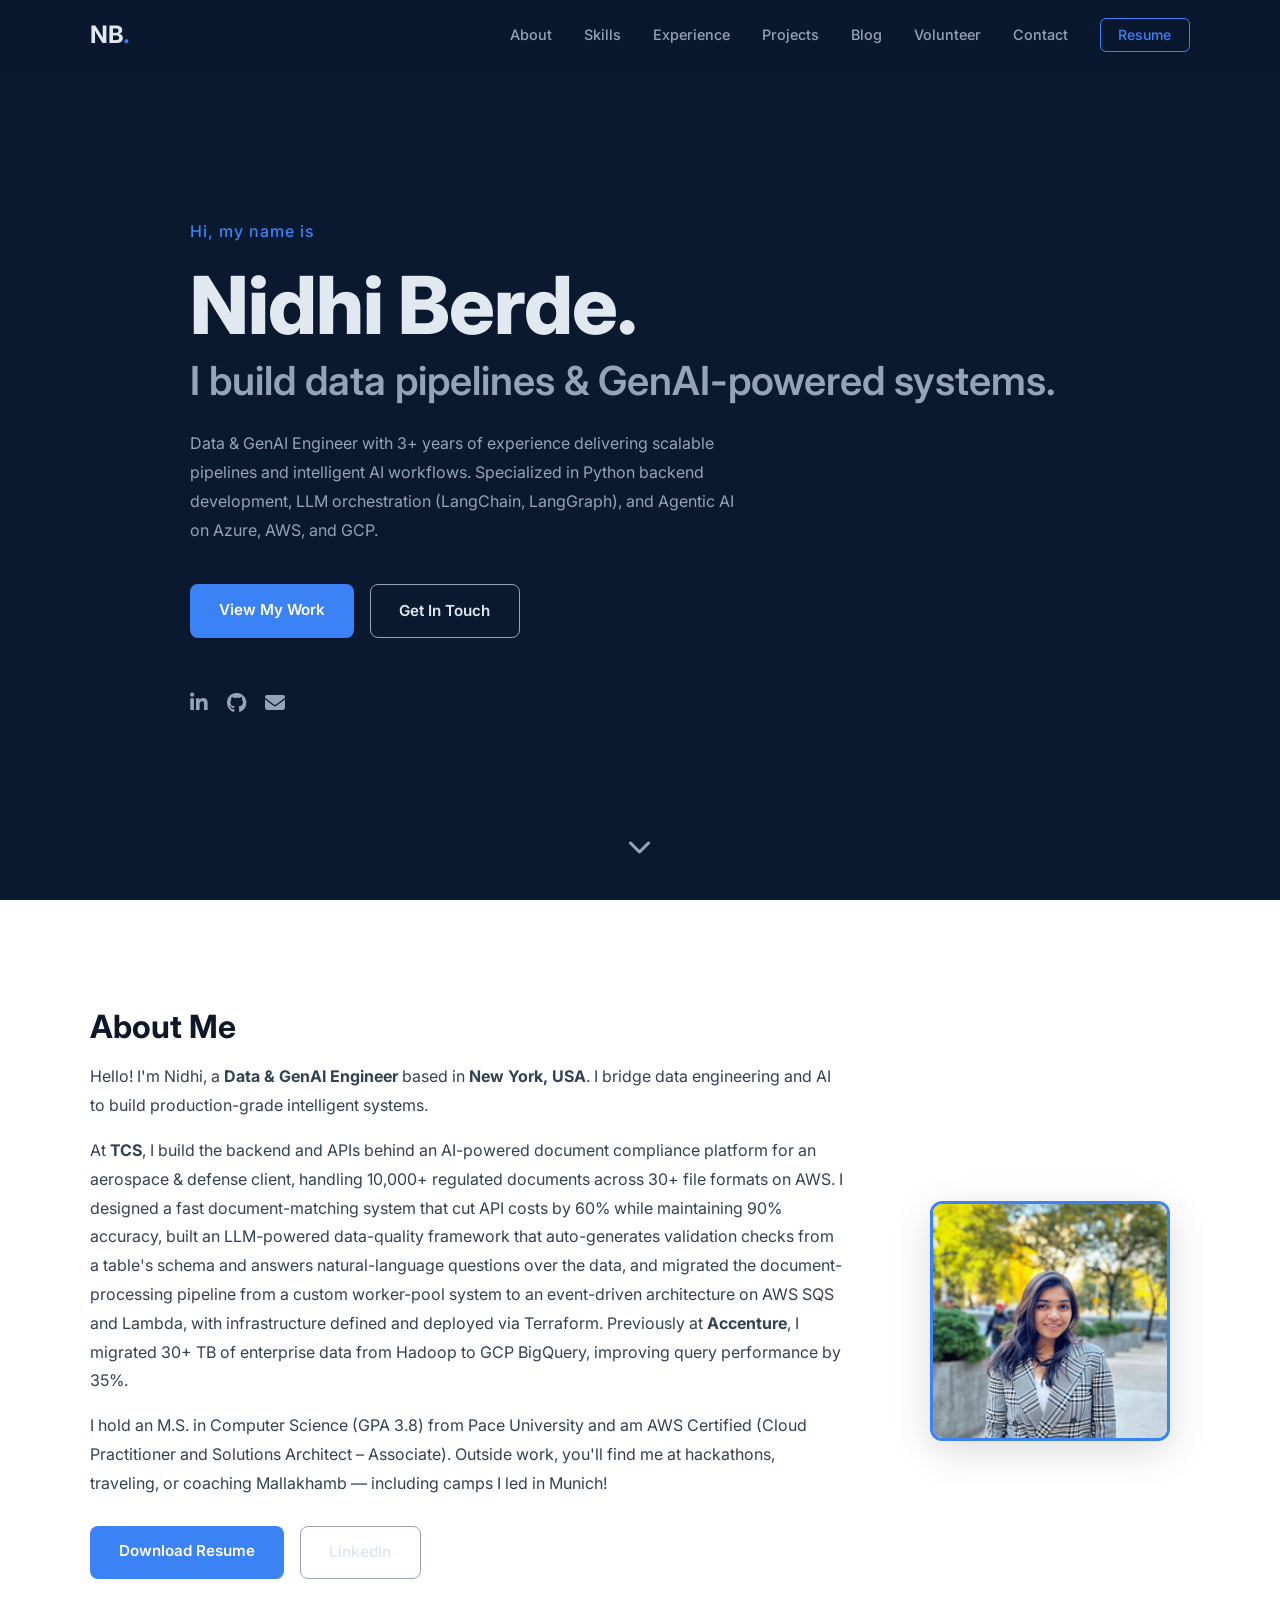
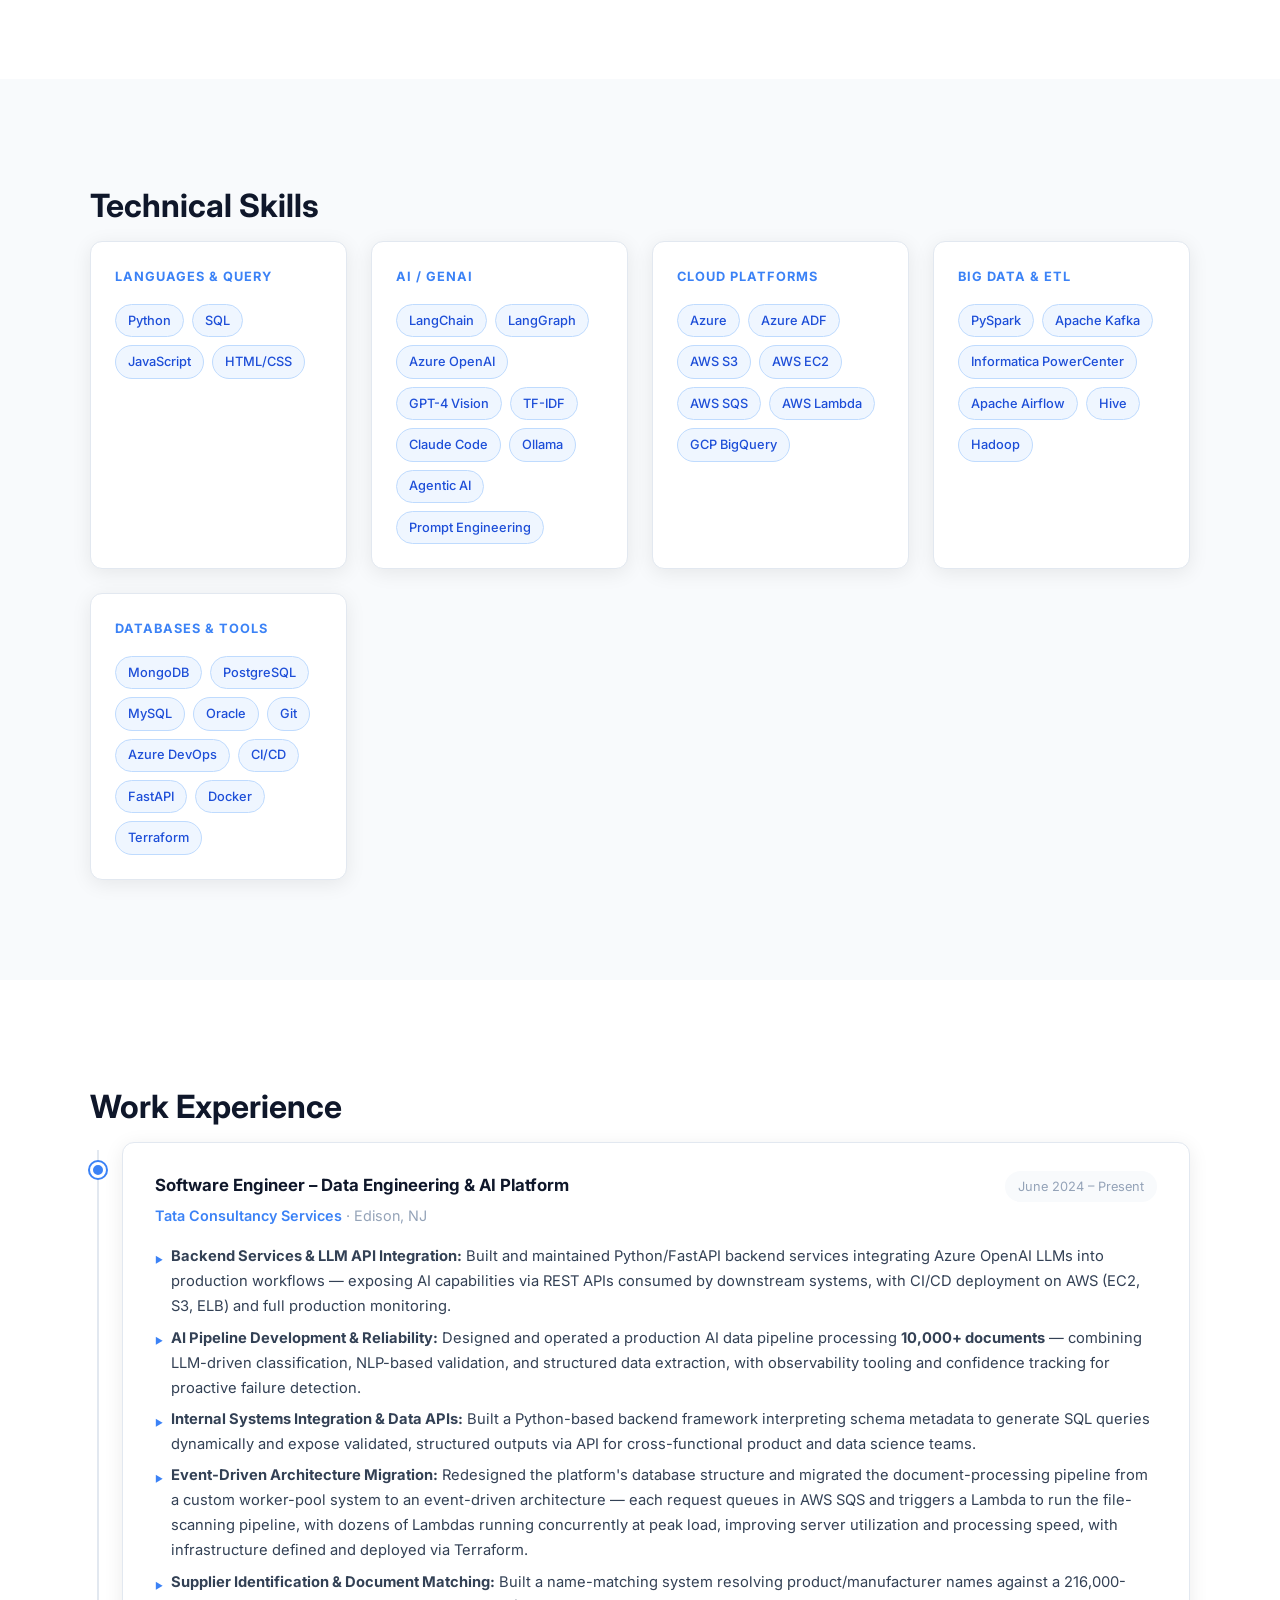
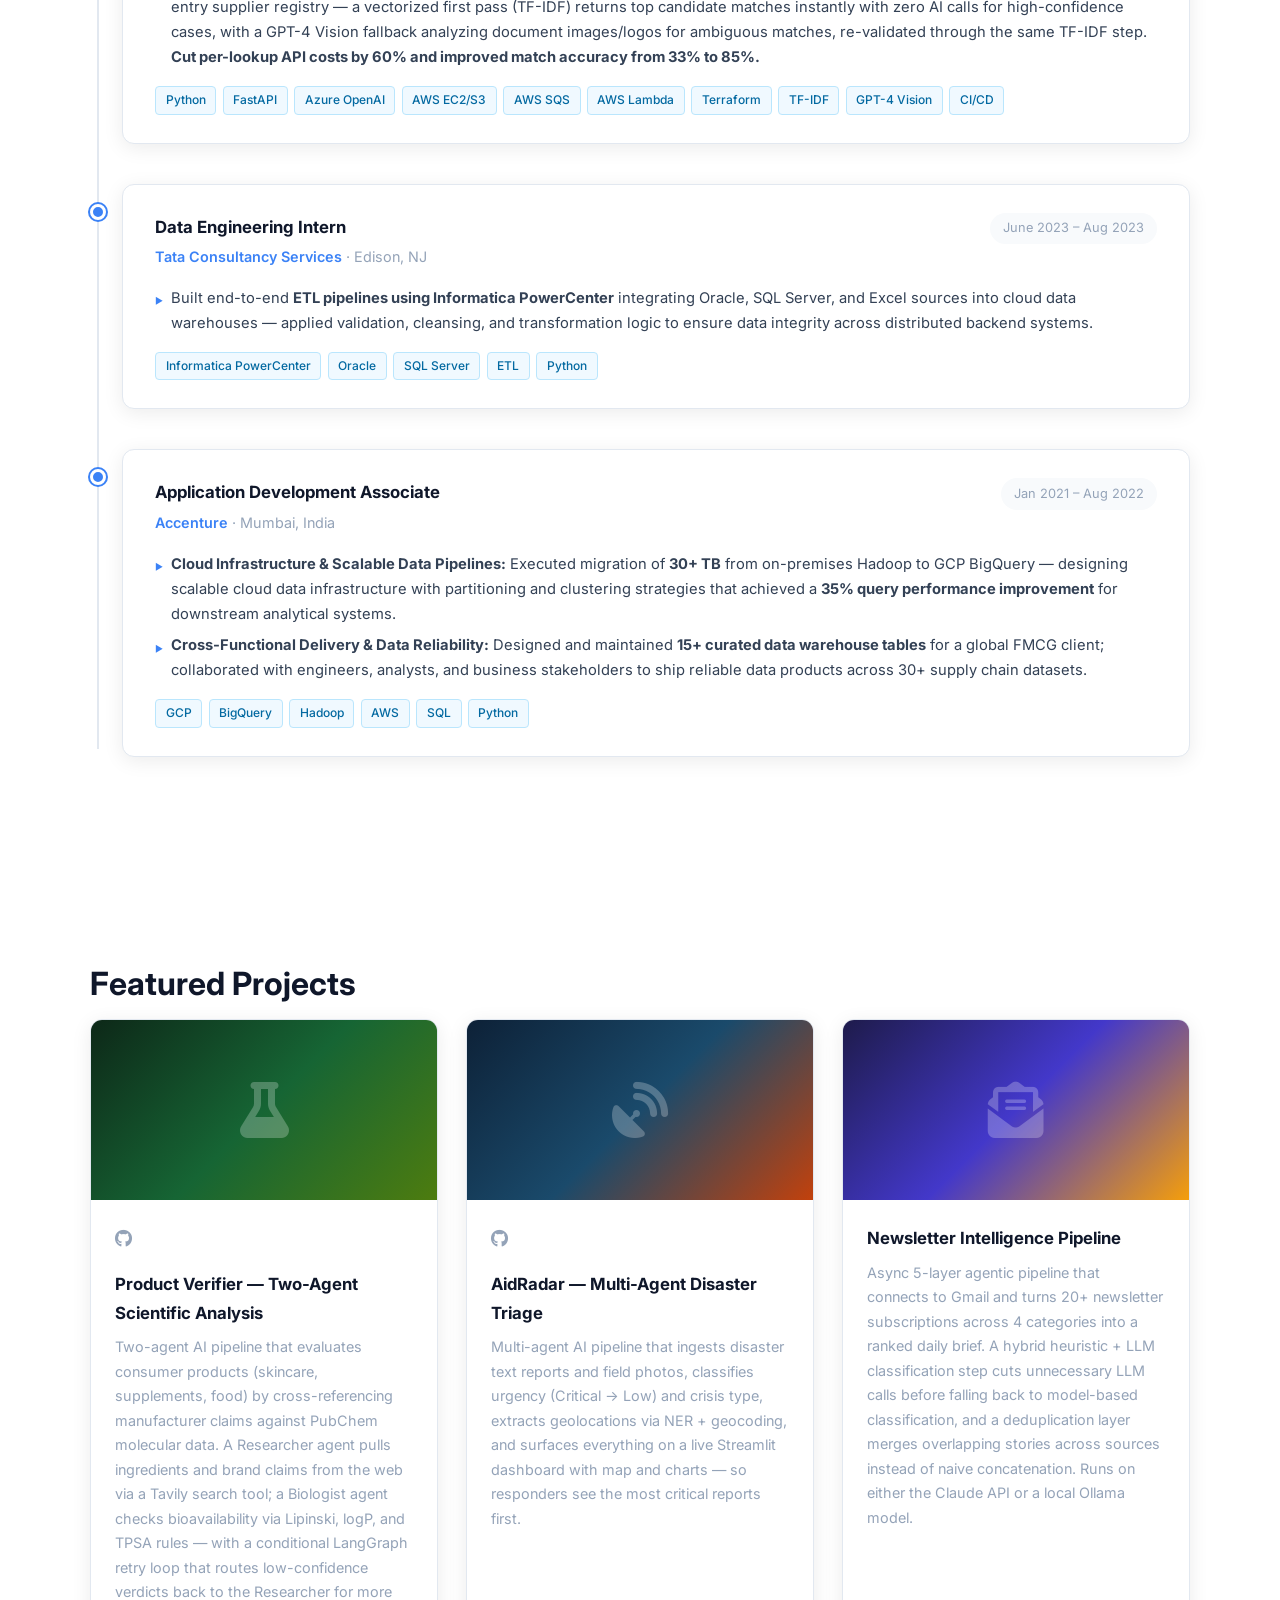
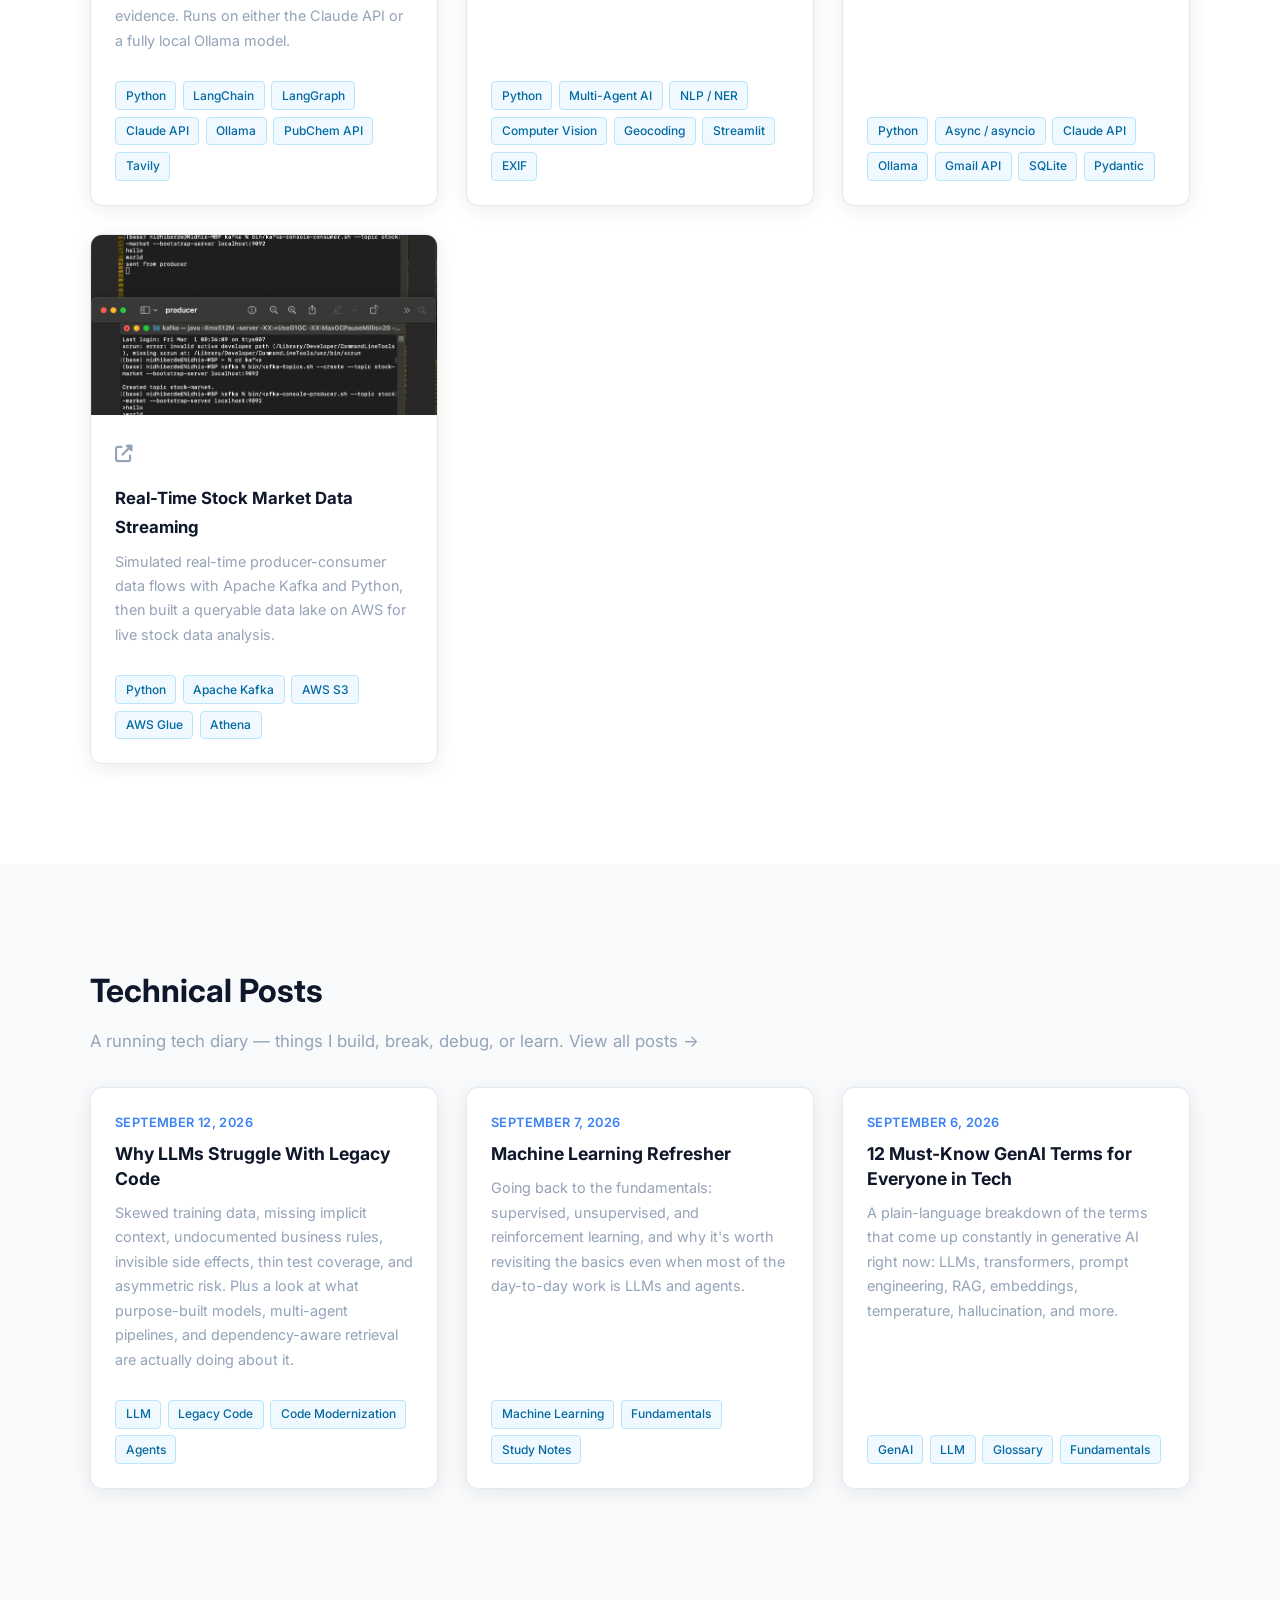
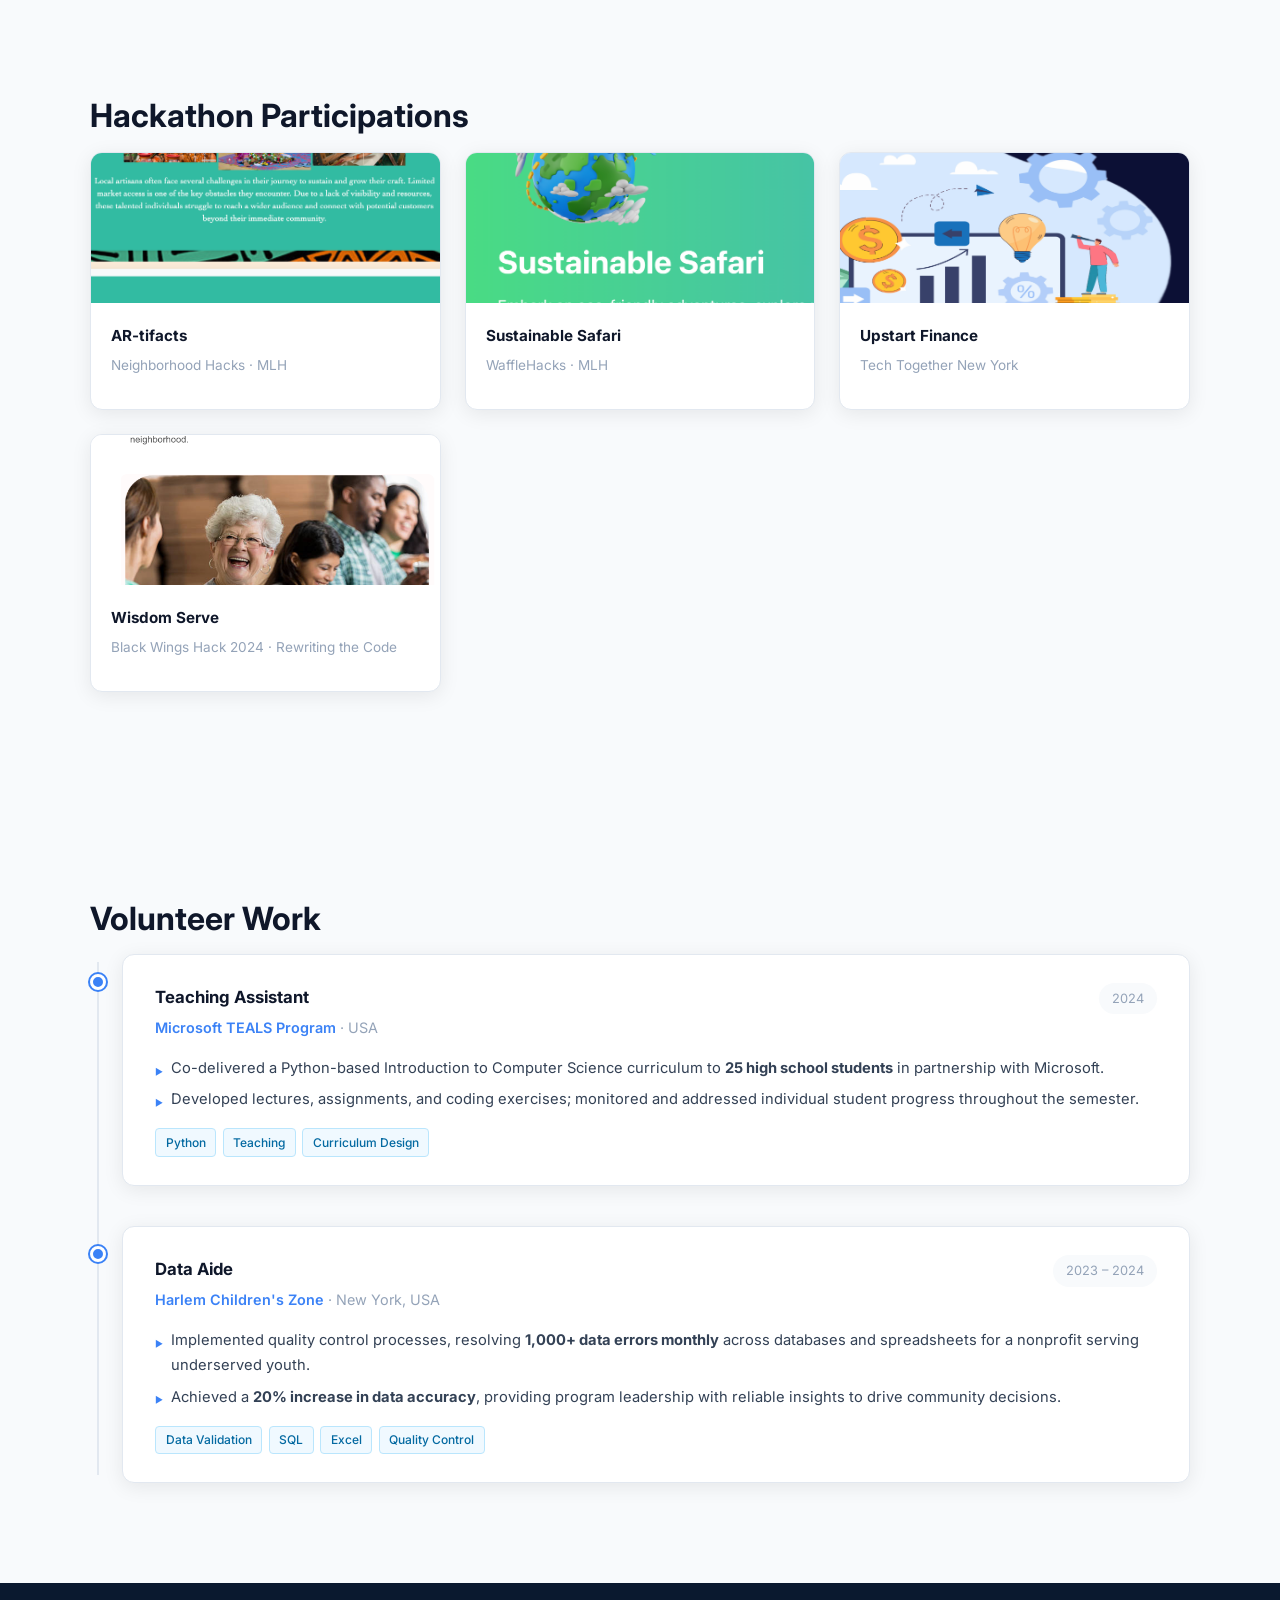
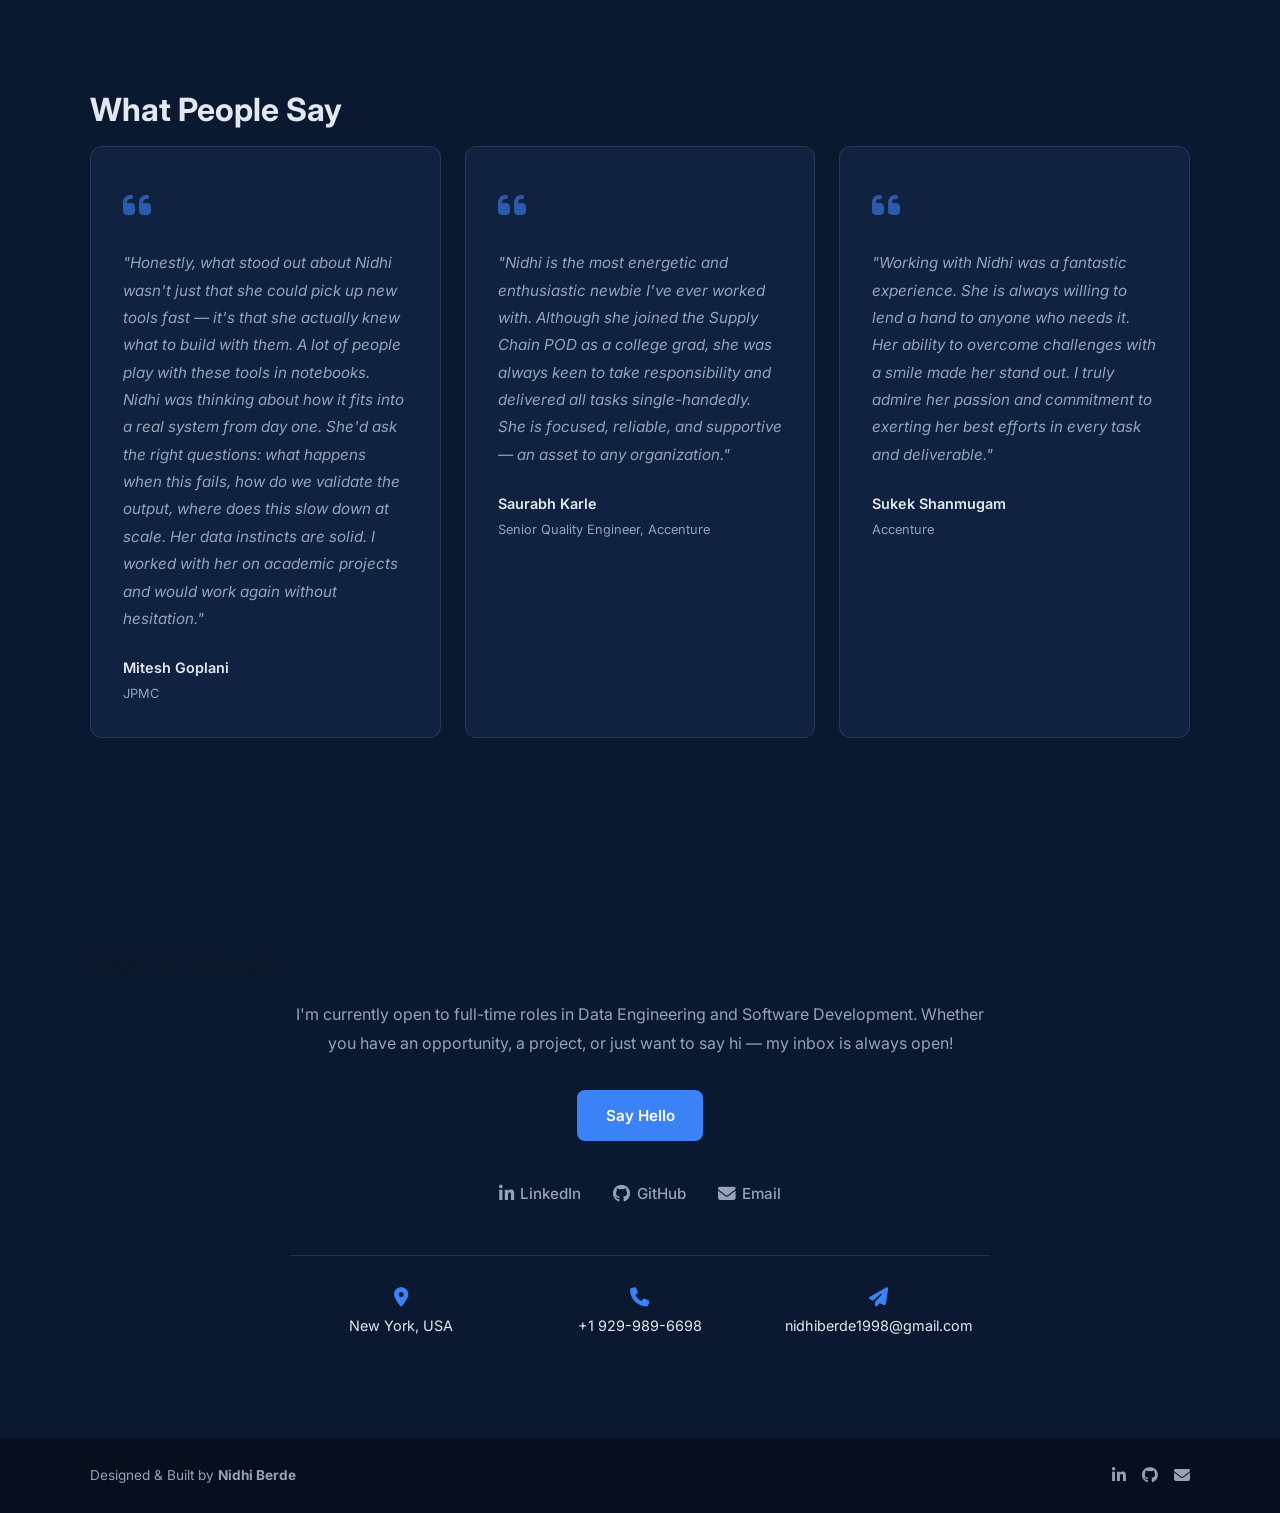
==== commit 791358c9: "Update TCS architecture to SQS/Lambda, swap resume PDF - Replace the old worker-pool/batch-execution" ====
--- a/index.html
+++ b/index.html
@@ -38,7 +38,7 @@
         <li><a href="#volunteer">Volunteer</a></li>
         <li><a href="#contact">Contact</a></li>
         <li>
-          <a href="assets/Resume_Nidhi_Berde_Handshake.pdf"
+          <a href="assets/Resume_NidhiBerde_V.pdf"
              class="btn-resume" target="_blank" rel="noopener">Resume</a>
         </li>
       </ul>
@@ -54,7 +54,7 @@
       <a href="posts/">Blog</a>
       <a href="#volunteer">Volunteer</a>
       <a href="#contact">Contact</a>
-      <a href="assets/Resume_Nidhi_Berde_Handshake.pdf"
+      <a href="assets/Resume_NidhiBerde_V.pdf"
          target="_blank" rel="noopener">Resume</a>
     </div>
   </nav>
@@ -106,11 +106,13 @@
             At <strong>TCS</strong>, I build the backend and APIs behind an AI-powered document
             compliance platform for an aerospace &amp; defense client, handling 10,000+ regulated
             documents across 30+ file formats on AWS. I designed a fast document-matching system
-            that cut API costs by 60% while maintaining 90% accuracy, and built an LLM-powered
+            that cut API costs by 60% while maintaining 90% accuracy, built an LLM-powered
             data-quality framework that auto-generates validation checks from a table's schema and
-            answers natural-language questions over the data. Previously at <strong>Accenture</strong>,
-            I migrated 30+ TB of enterprise data from Hadoop to GCP BigQuery, improving query
-            performance by 35%.
+            answers natural-language questions over the data, and migrated the document-processing
+            pipeline from a custom worker-pool system to an event-driven architecture on AWS SQS
+            and Lambda, with infrastructure defined and deployed via Terraform. Previously at
+            <strong>Accenture</strong>, I migrated 30+ TB of enterprise data from Hadoop to GCP
+            BigQuery, improving query performance by 35%.
           </p>
           <p>
             I hold an M.S. in Computer Science (GPA 3.8) from Pace University and am AWS Certified
@@ -118,7 +120,7 @@
             at hackathons, traveling, or coaching Mallakhamb — including camps I led in Munich!
           </p>
           <div class="about-links">
-            <a href="assets/Resume_Nidhi_Berde_Handshake.pdf"
+            <a href="assets/Resume_NidhiBerde_V.pdf"
                class="btn-primary" target="_blank" rel="noopener">Download Resume</a>
             <a href="https://www.linkedin.com/in/nidhi-berde/"
                class="btn-outline" target="_blank" rel="noopener">LinkedIn</a>
@@ -171,6 +173,8 @@
             <span class="tag">Azure ADF</span>
             <span class="tag">AWS S3</span>
             <span class="tag">AWS EC2</span>
+            <span class="tag">AWS SQS</span>
+            <span class="tag">AWS Lambda</span>
             <span class="tag">GCP BigQuery</span>
           </div>
         </div>
@@ -199,6 +203,7 @@
             <span class="tag">CI/CD</span>
             <span class="tag">FastAPI</span>
             <span class="tag">Docker</span>
+            <span class="tag">Terraform</span>
           </div>
         </div>
 
@@ -227,7 +232,7 @@
               <li><strong>Backend Services &amp; LLM API Integration:</strong> Built and maintained Python/FastAPI backend services integrating Azure OpenAI LLMs into production workflows — exposing AI capabilities via REST APIs consumed by downstream systems, with CI/CD deployment on AWS (EC2, S3, ELB) and full production monitoring.</li>
               <li><strong>AI Pipeline Development &amp; Reliability:</strong> Designed and operated a production AI data pipeline processing <strong>10,000+ documents</strong> — combining LLM-driven classification, NLP-based validation, and structured data extraction, with observability tooling and confidence tracking for proactive failure detection.</li>
               <li><strong>Internal Systems Integration &amp; Data APIs:</strong> Built a Python-based backend framework interpreting schema metadata to generate SQL queries dynamically and expose validated, structured outputs via API for cross-functional product and data science teams.</li>
-              <li><strong>Performance Monitoring &amp; Improvement:</strong> Identified and resolved a throughput bottleneck by redesigning batch execution patterns — consolidating LLM API calls, improving response time, and reducing cloud infrastructure costs under production load.</li>
+              <li><strong>Event-Driven Architecture Migration:</strong> Redesigned the platform's database structure and migrated the document-processing pipeline from a custom worker-pool system to an event-driven architecture — each request queues in AWS SQS and triggers a Lambda to run the file-scanning pipeline, with dozens of Lambdas running concurrently at peak load, improving server utilization and processing speed, with infrastructure defined and deployed via Terraform.</li>
               <li><strong>Supplier Identification &amp; Document Matching:</strong> Built a name-matching system resolving product/manufacturer names against a 216,000-entry supplier registry — a vectorized first pass (TF-IDF) returns top candidate matches instantly with zero AI calls for high-confidence cases, with a GPT-4 Vision fallback analyzing document images/logos for ambiguous matches, re-validated through the same TF-IDF step. <strong>Cut per-lookup API costs by 60% and improved match accuracy from 33% to 85%.</strong></li>
             </ul>
             <div class="tech-tags">
@@ -235,6 +240,9 @@
               <span class="tag-sm">FastAPI</span>
               <span class="tag-sm">Azure OpenAI</span>
               <span class="tag-sm">AWS EC2/S3</span>
+              <span class="tag-sm">AWS SQS</span>
+              <span class="tag-sm">AWS Lambda</span>
+              <span class="tag-sm">Terraform</span>
               <span class="tag-sm">TF-IDF</span>
               <span class="tag-sm">GPT-4 Vision</span>
               <span class="tag-sm">CI/CD</span>
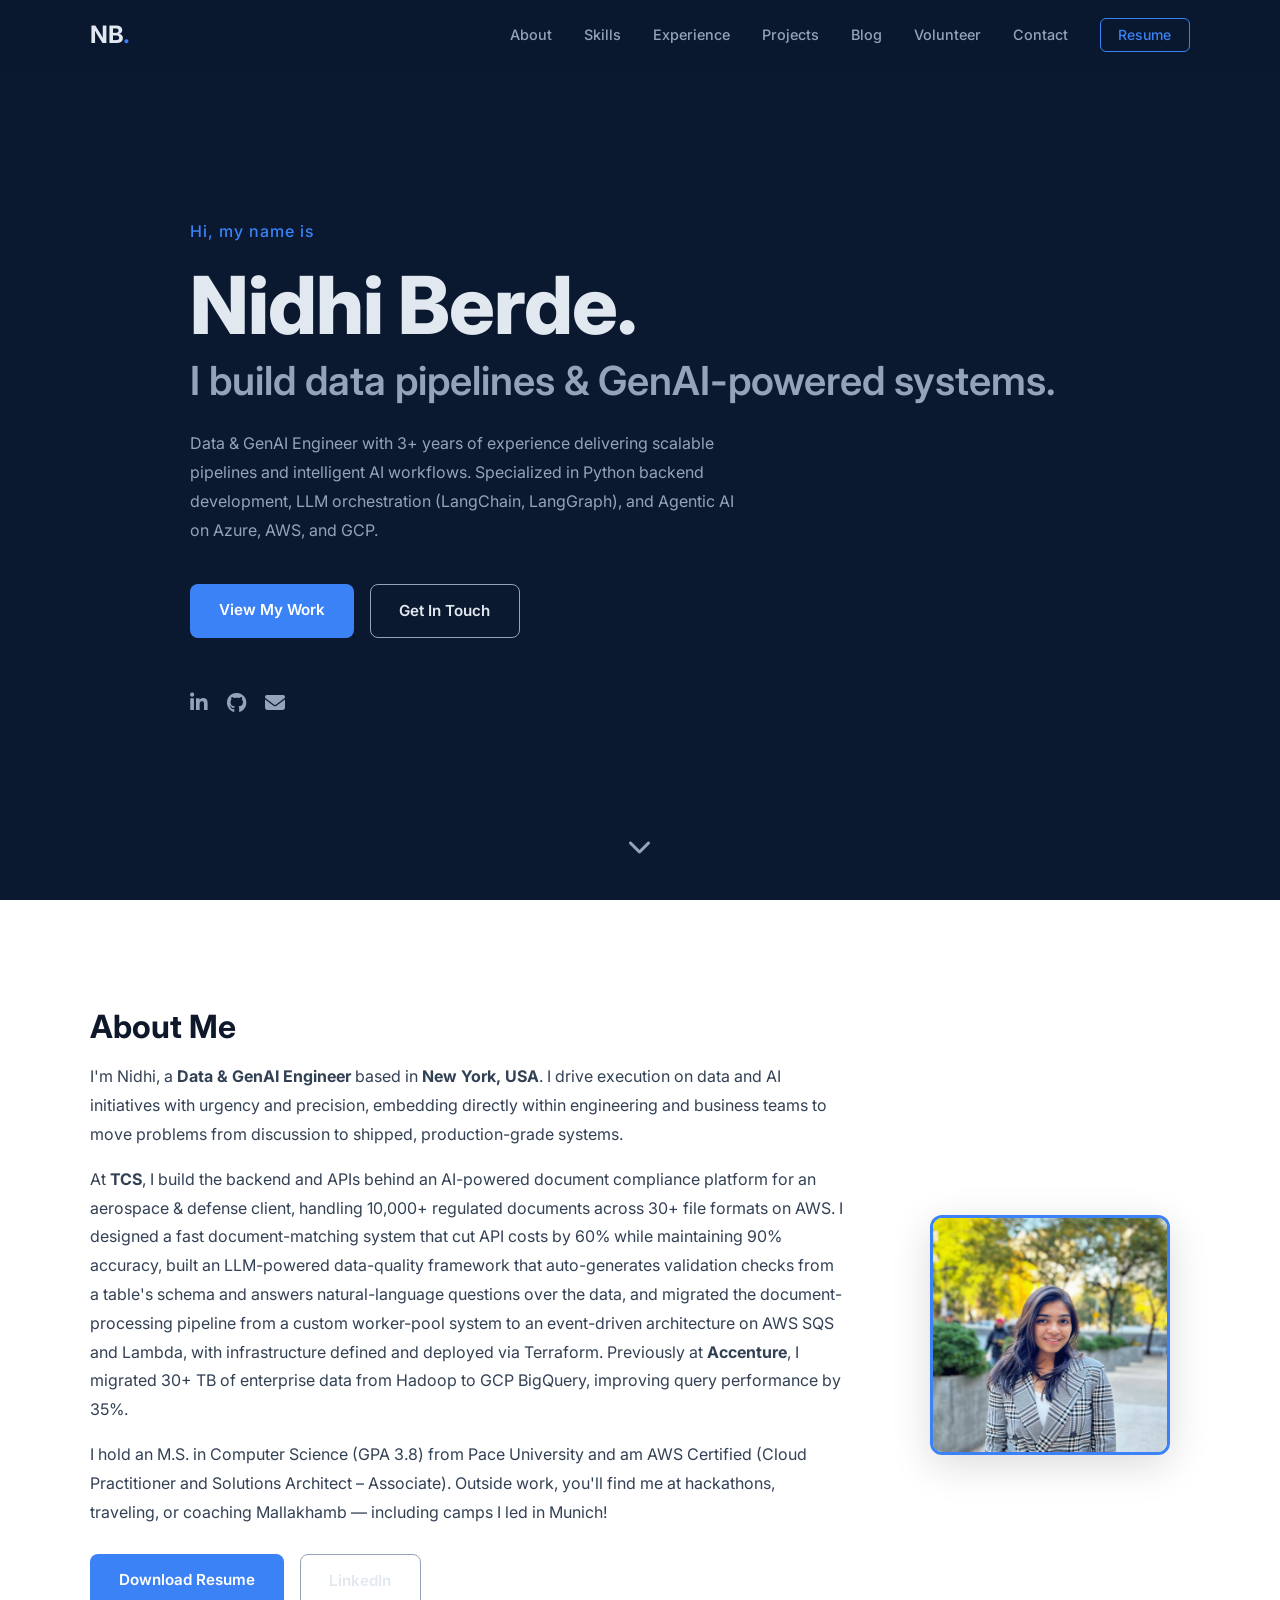
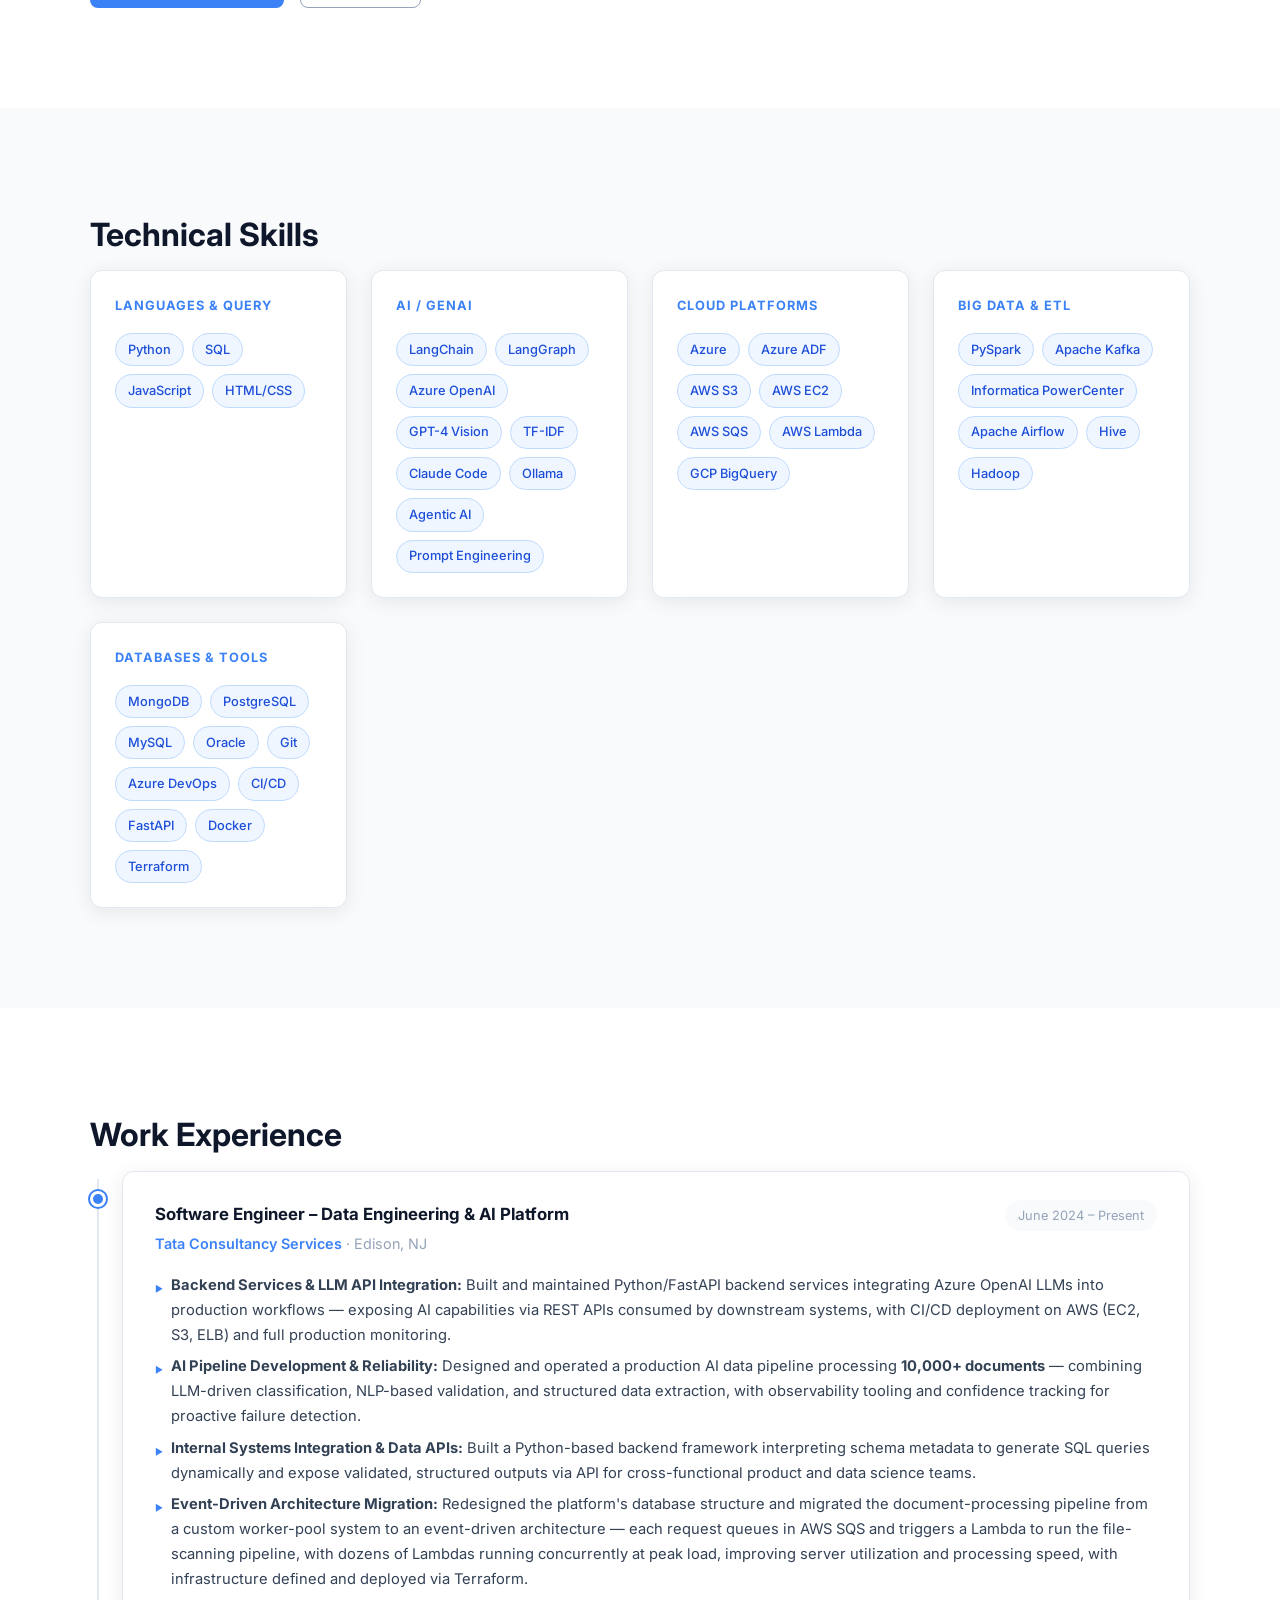
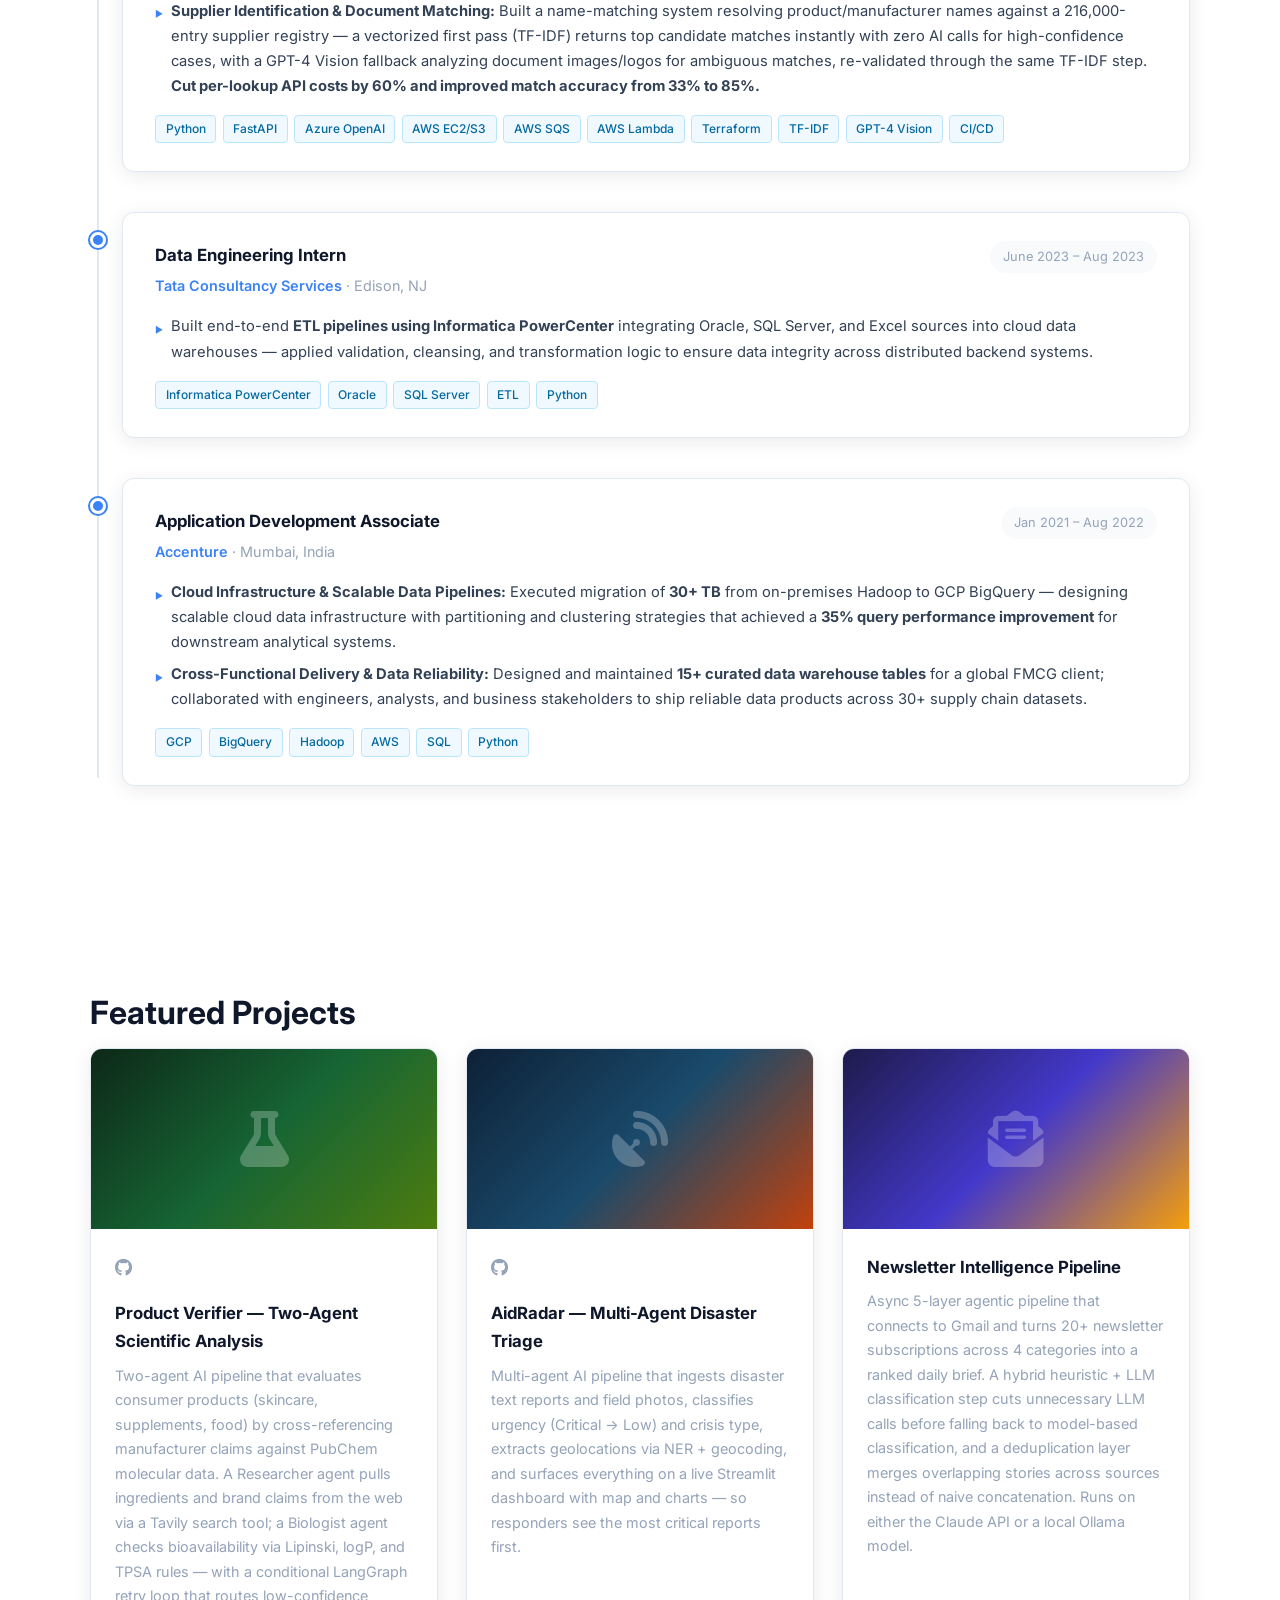
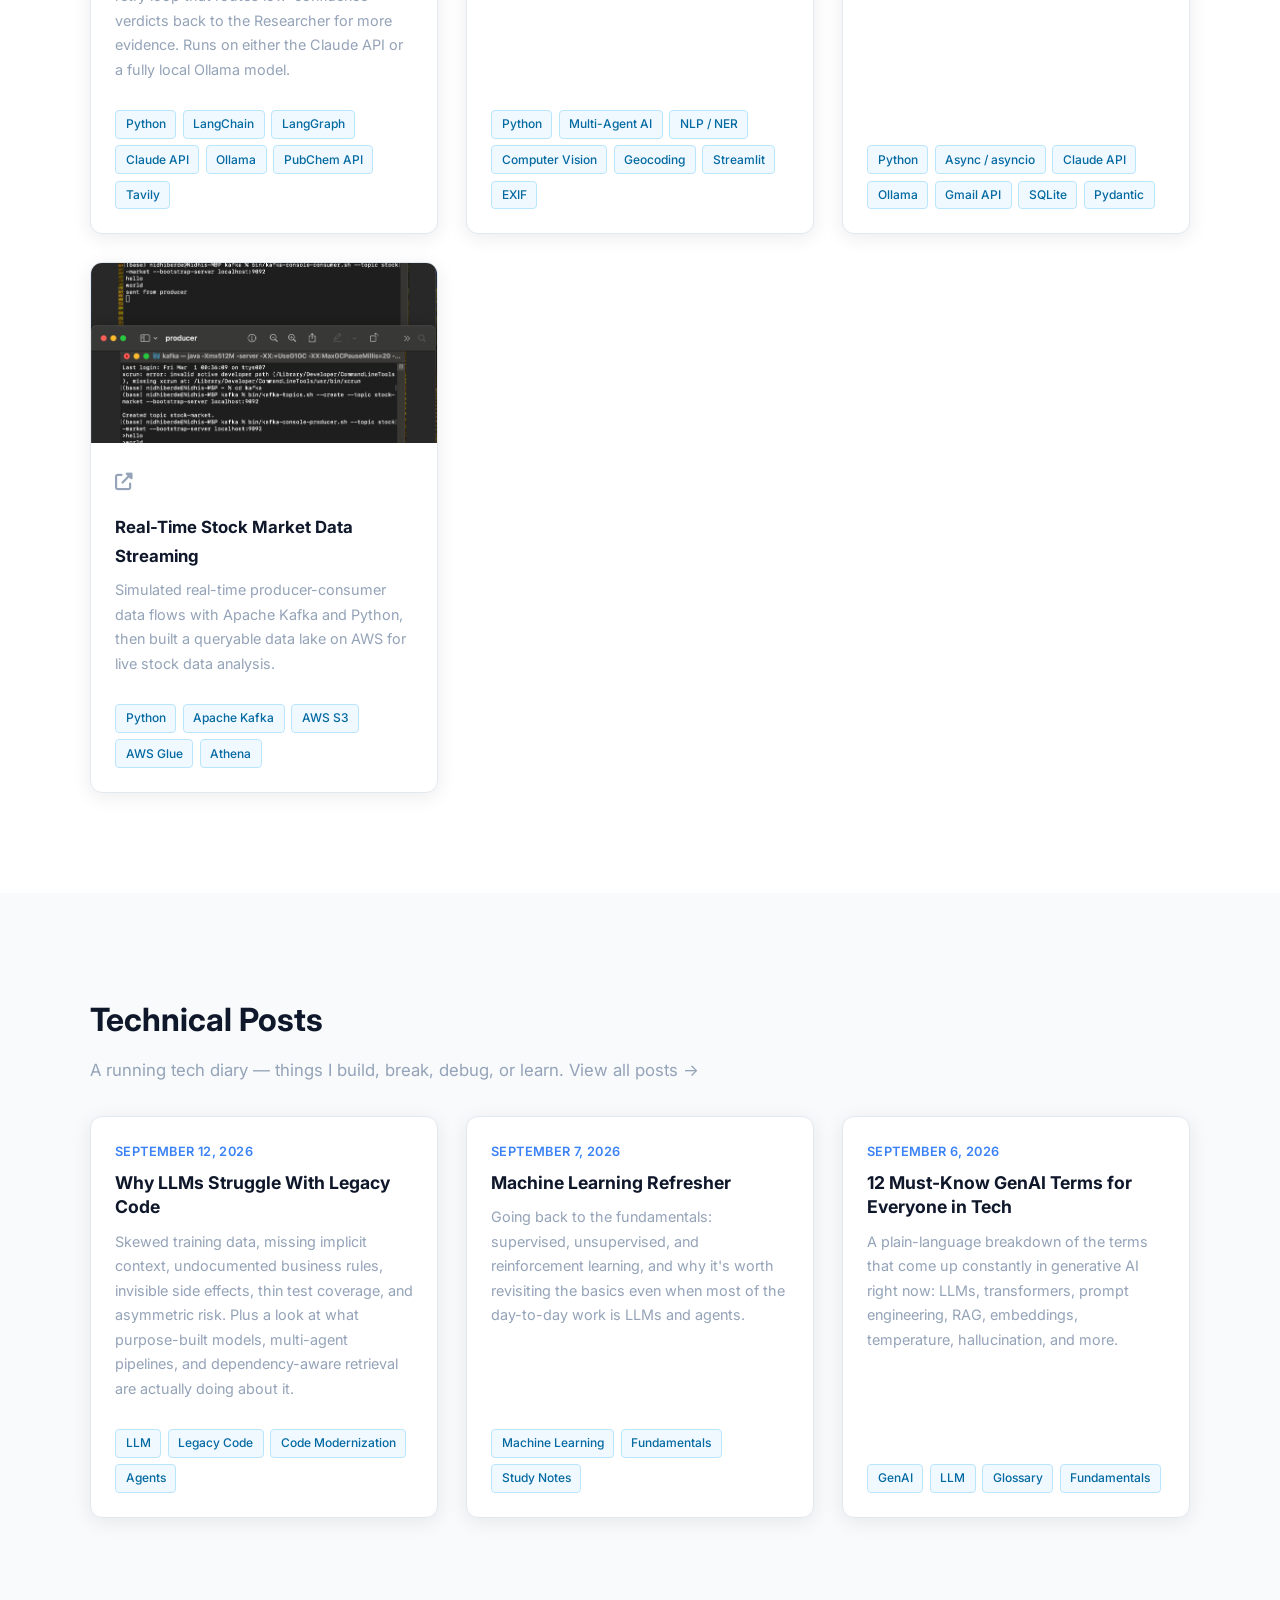
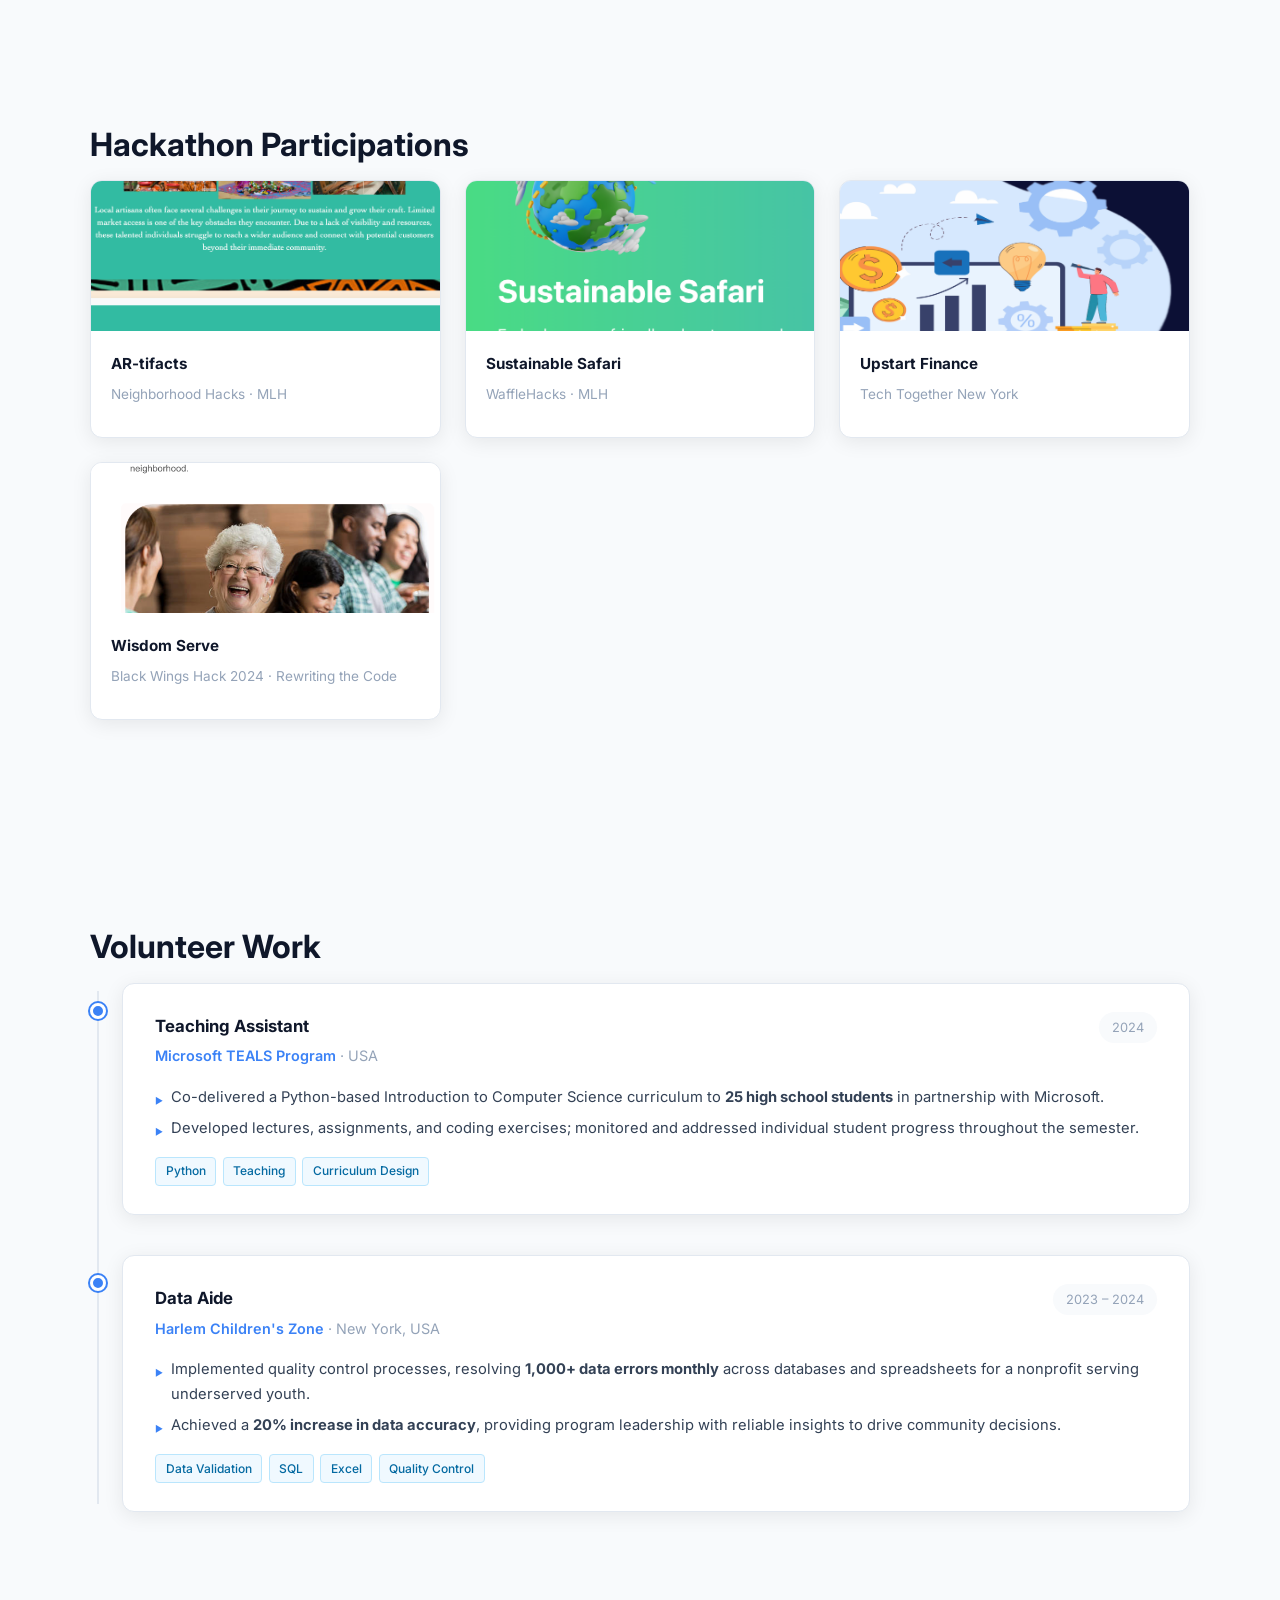
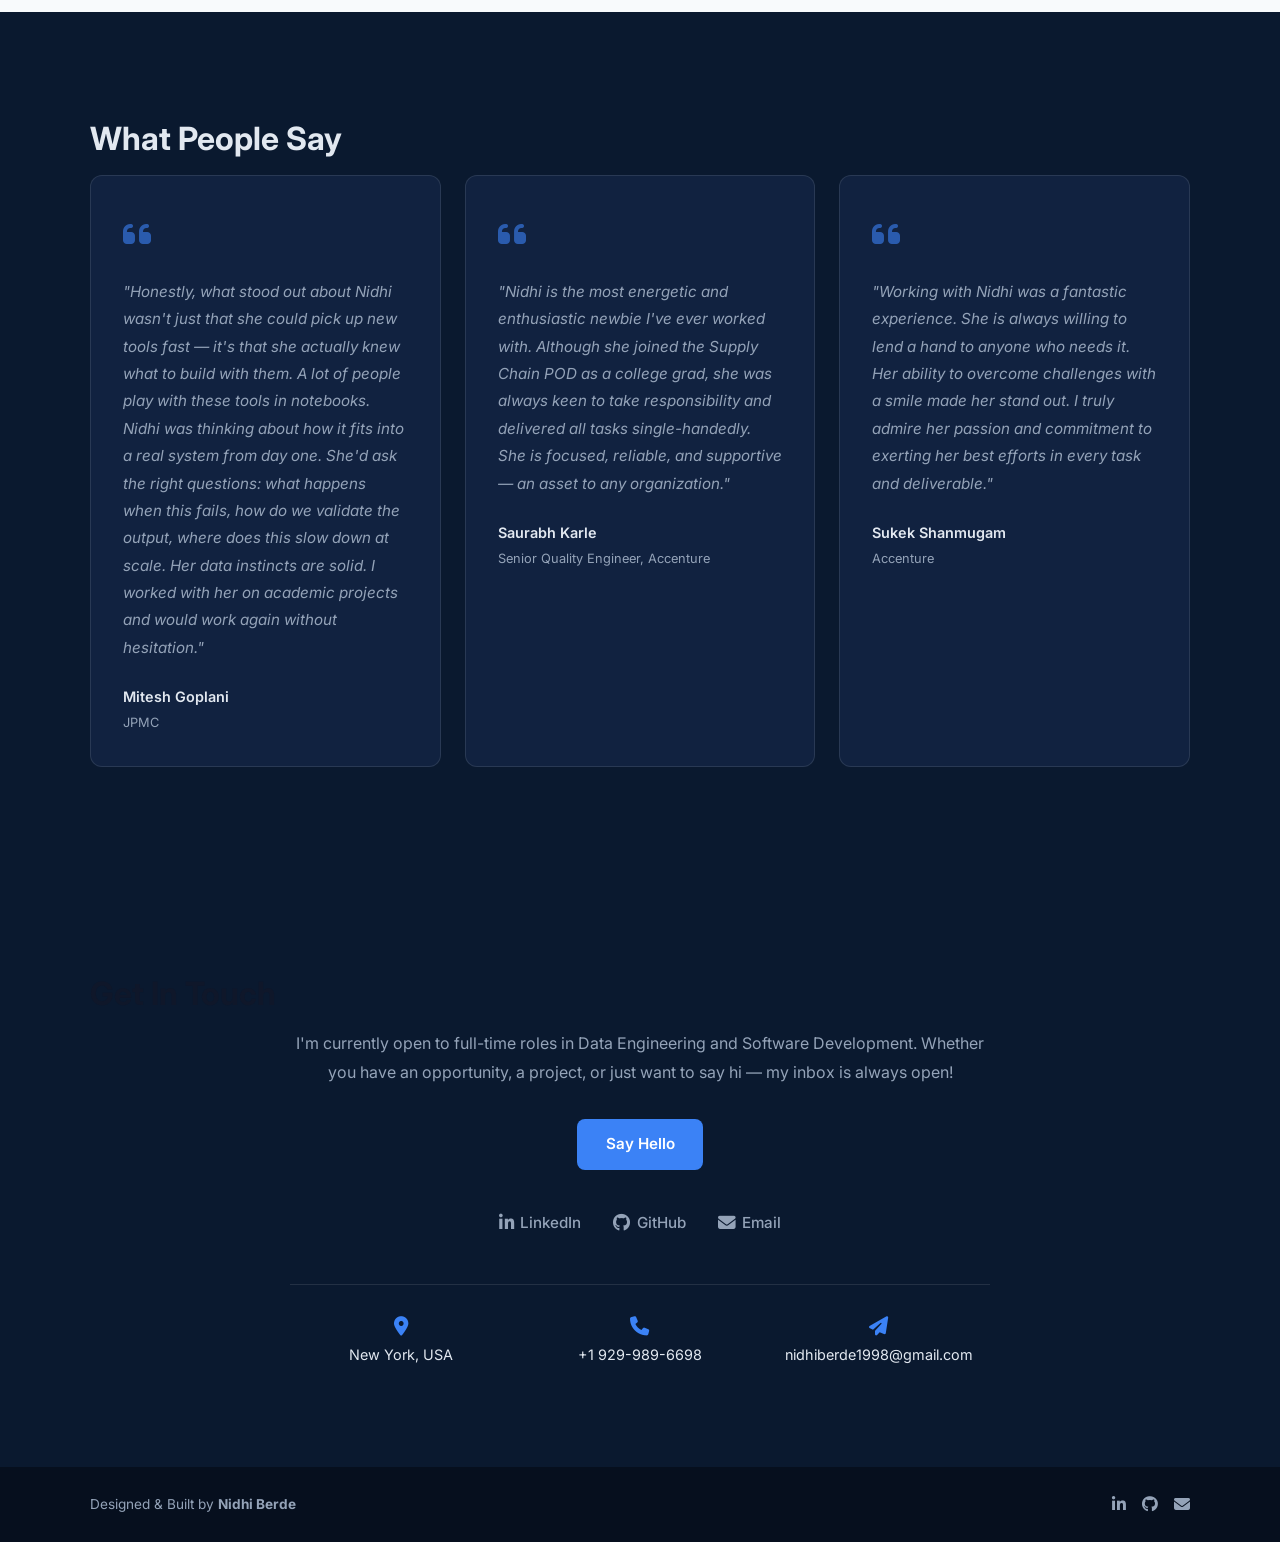
==== commit f9eba6ac: "Make About Me introduction more impactful Replaces the flat opening line with more direct, outcomes-" ====
--- a/index.html
+++ b/index.html
@@ -98,9 +98,10 @@
       <div class="about-grid">
         <div class="about-text">
           <p>
-            Hello! I'm Nidhi, a <strong>Data &amp; GenAI Engineer</strong> based in
-            <strong>New York, USA</strong>. I bridge data engineering and AI to build
-            production-grade intelligent systems.
+            I'm Nidhi, a <strong>Data &amp; GenAI Engineer</strong> based in
+            <strong>New York, USA</strong>. I drive execution on data and AI initiatives with
+            urgency and precision, embedding directly within engineering and business teams to
+            move problems from discussion to shipped, production-grade systems.
           </p>
           <p>
             At <strong>TCS</strong>, I build the backend and APIs behind an AI-powered document
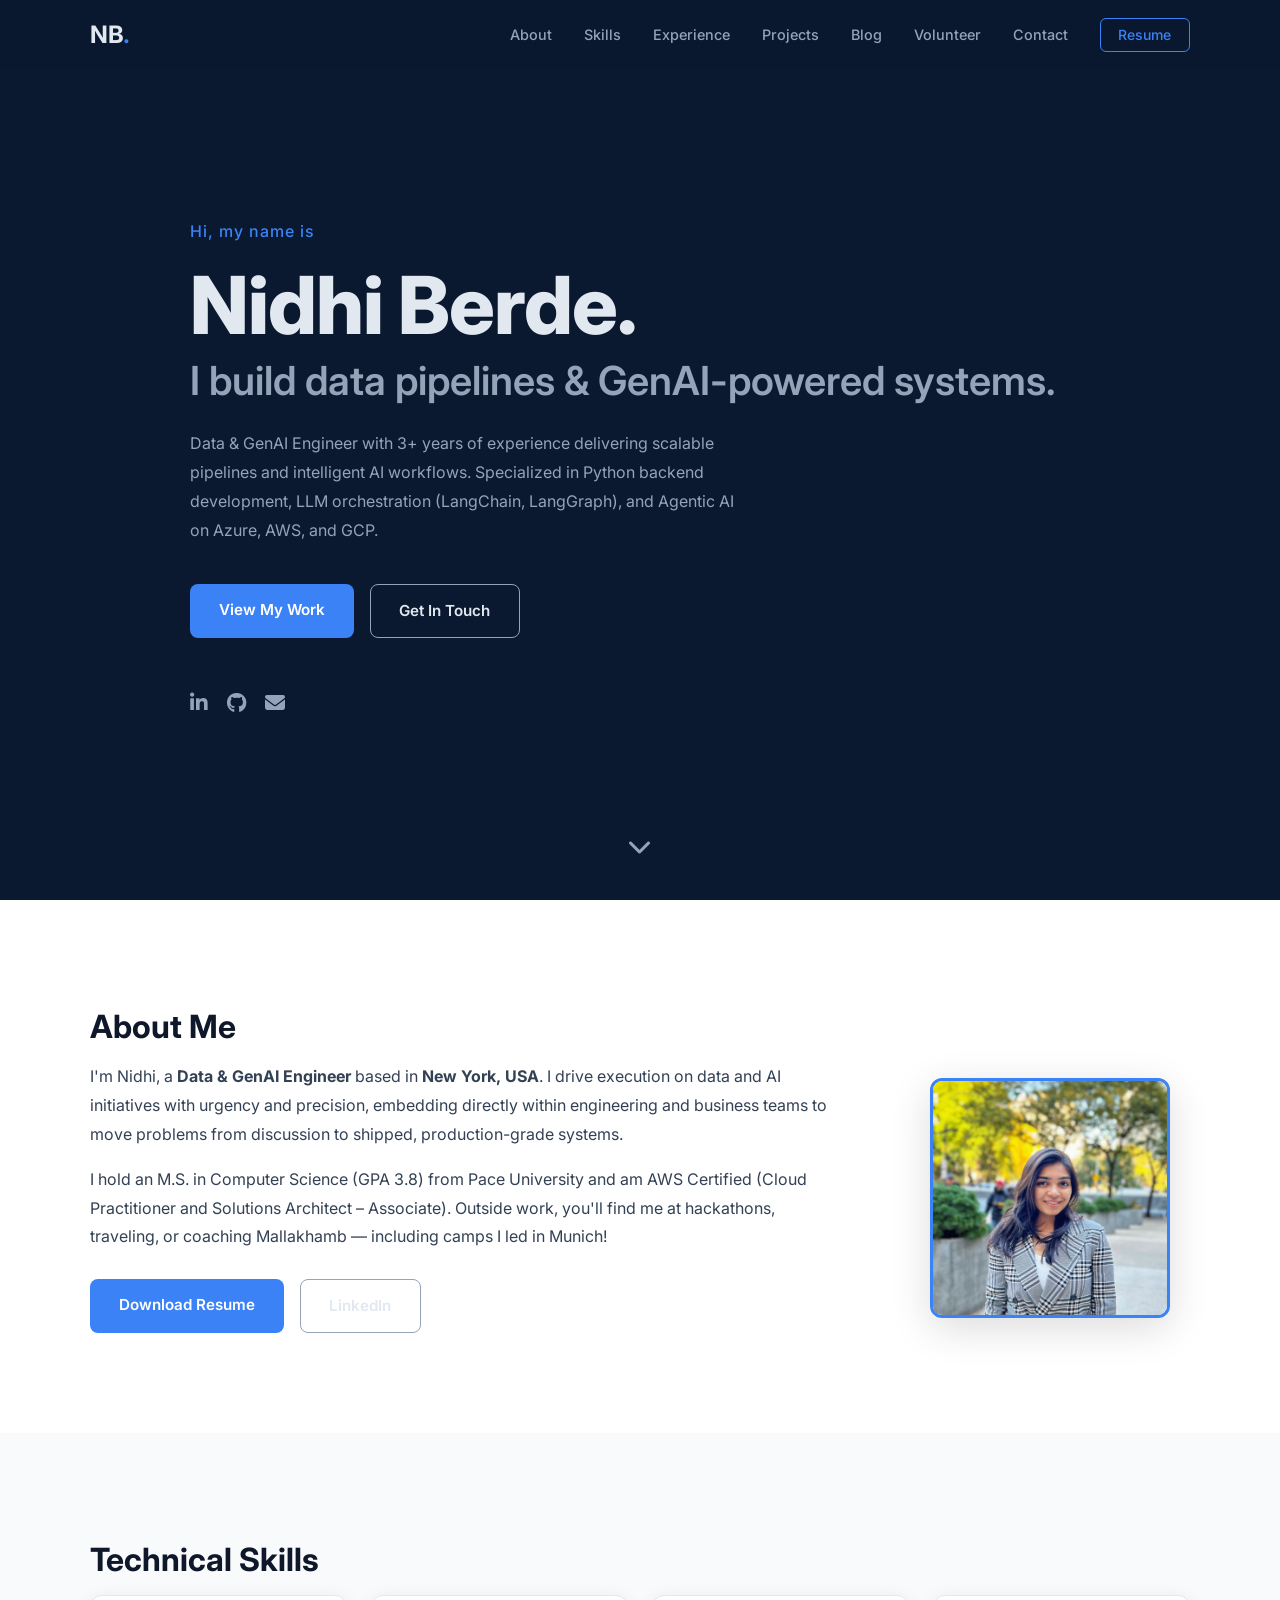
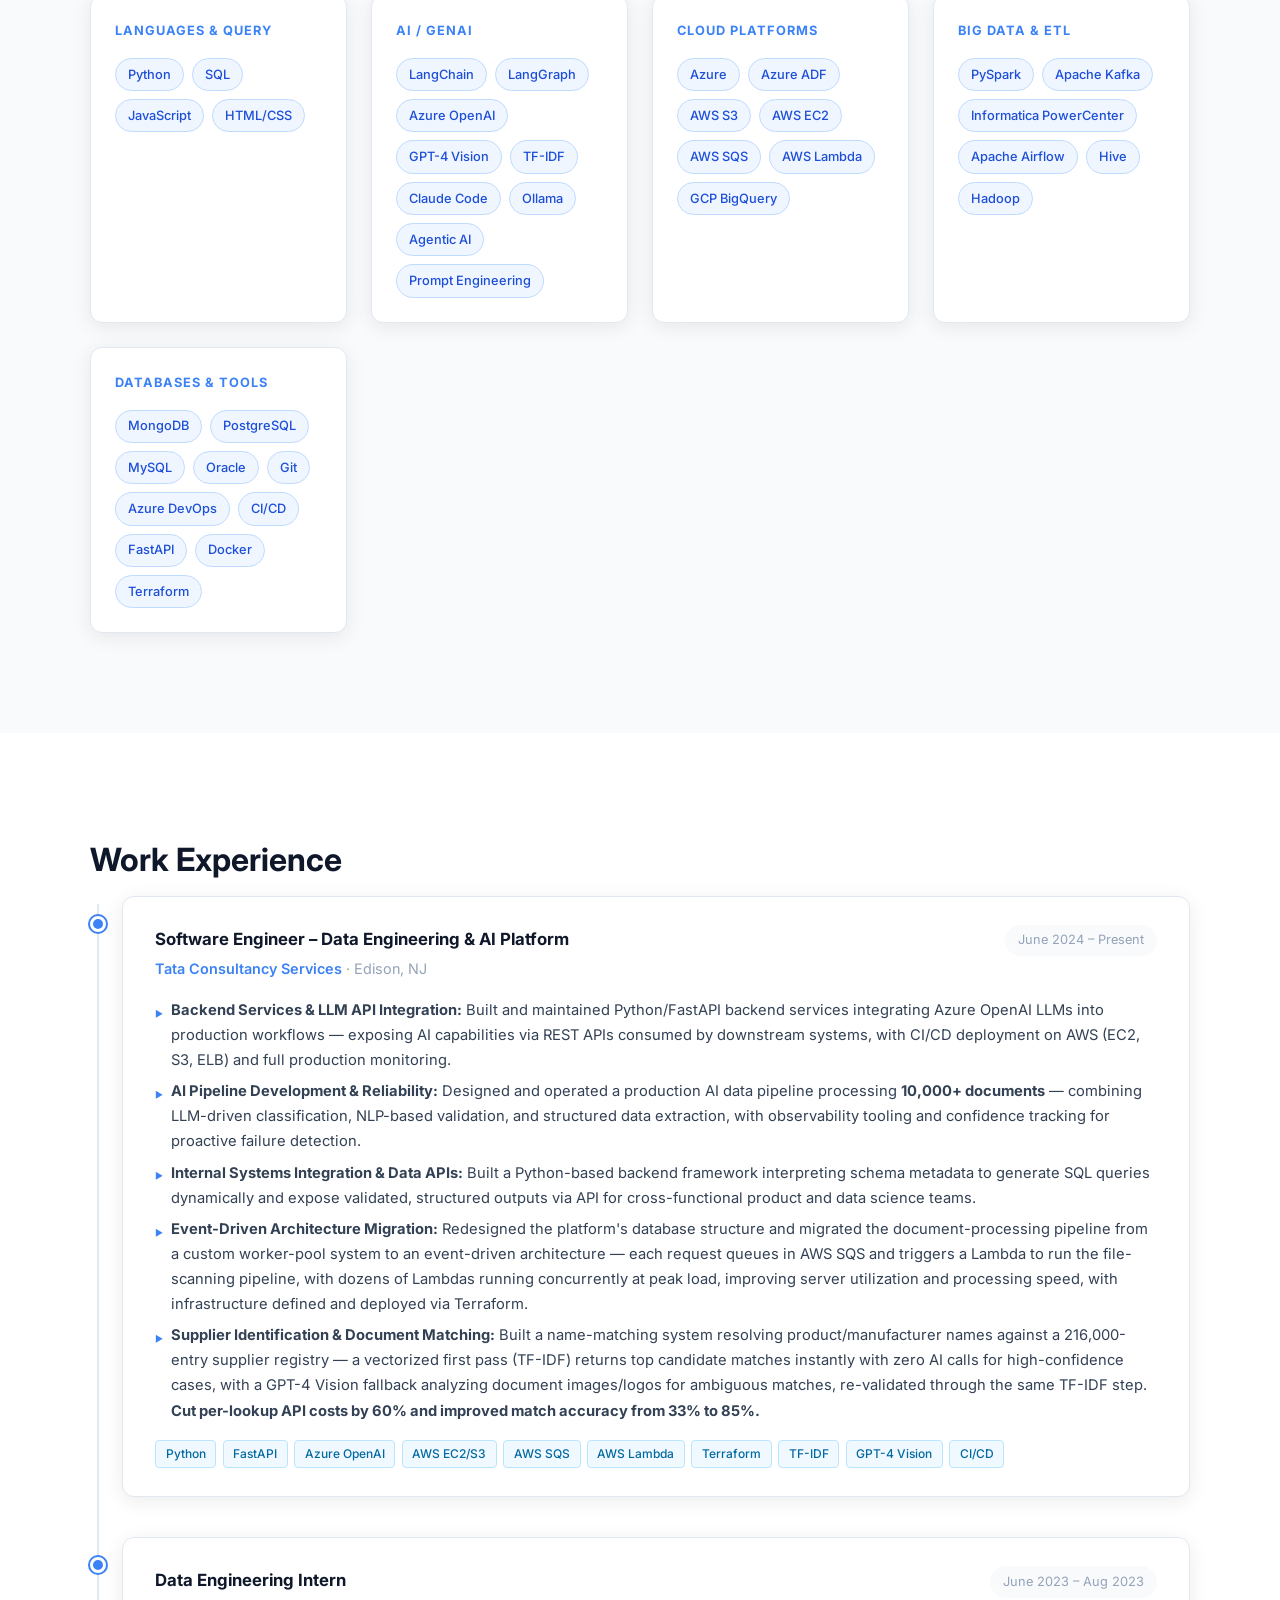
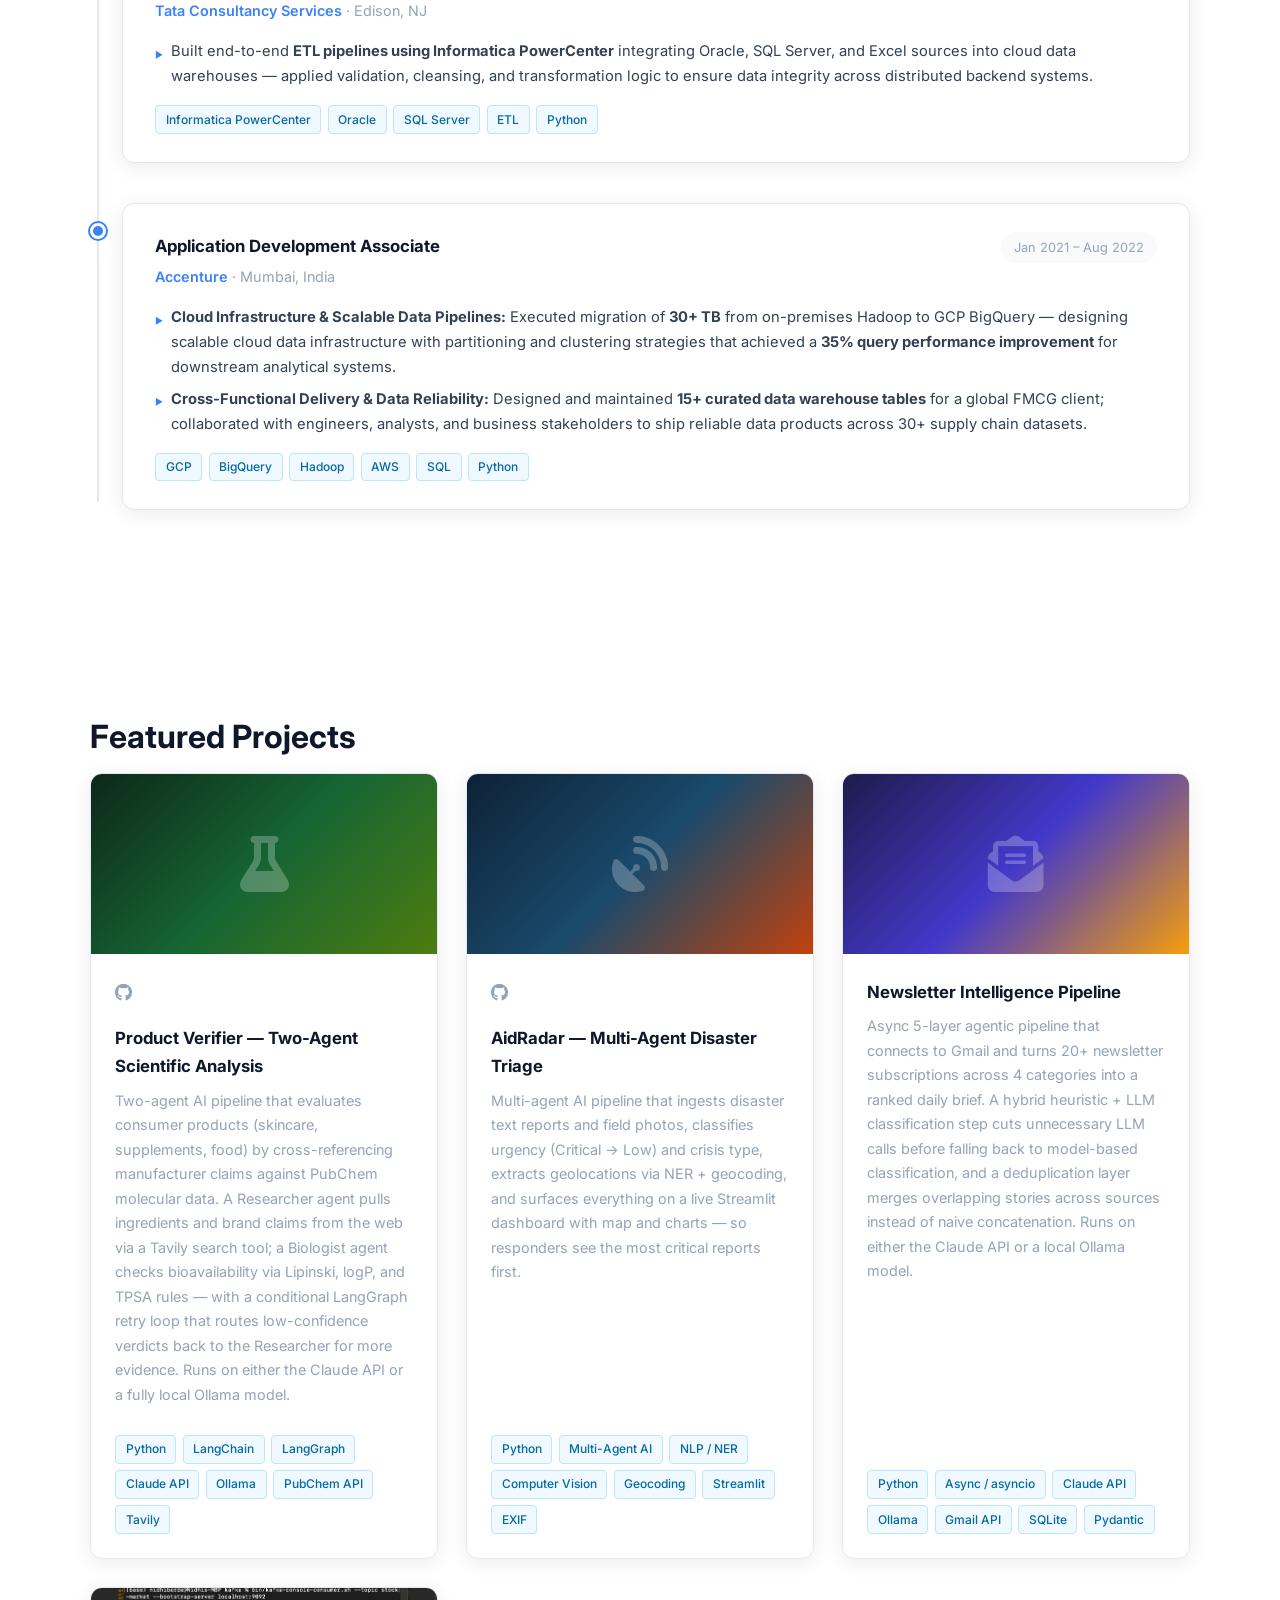
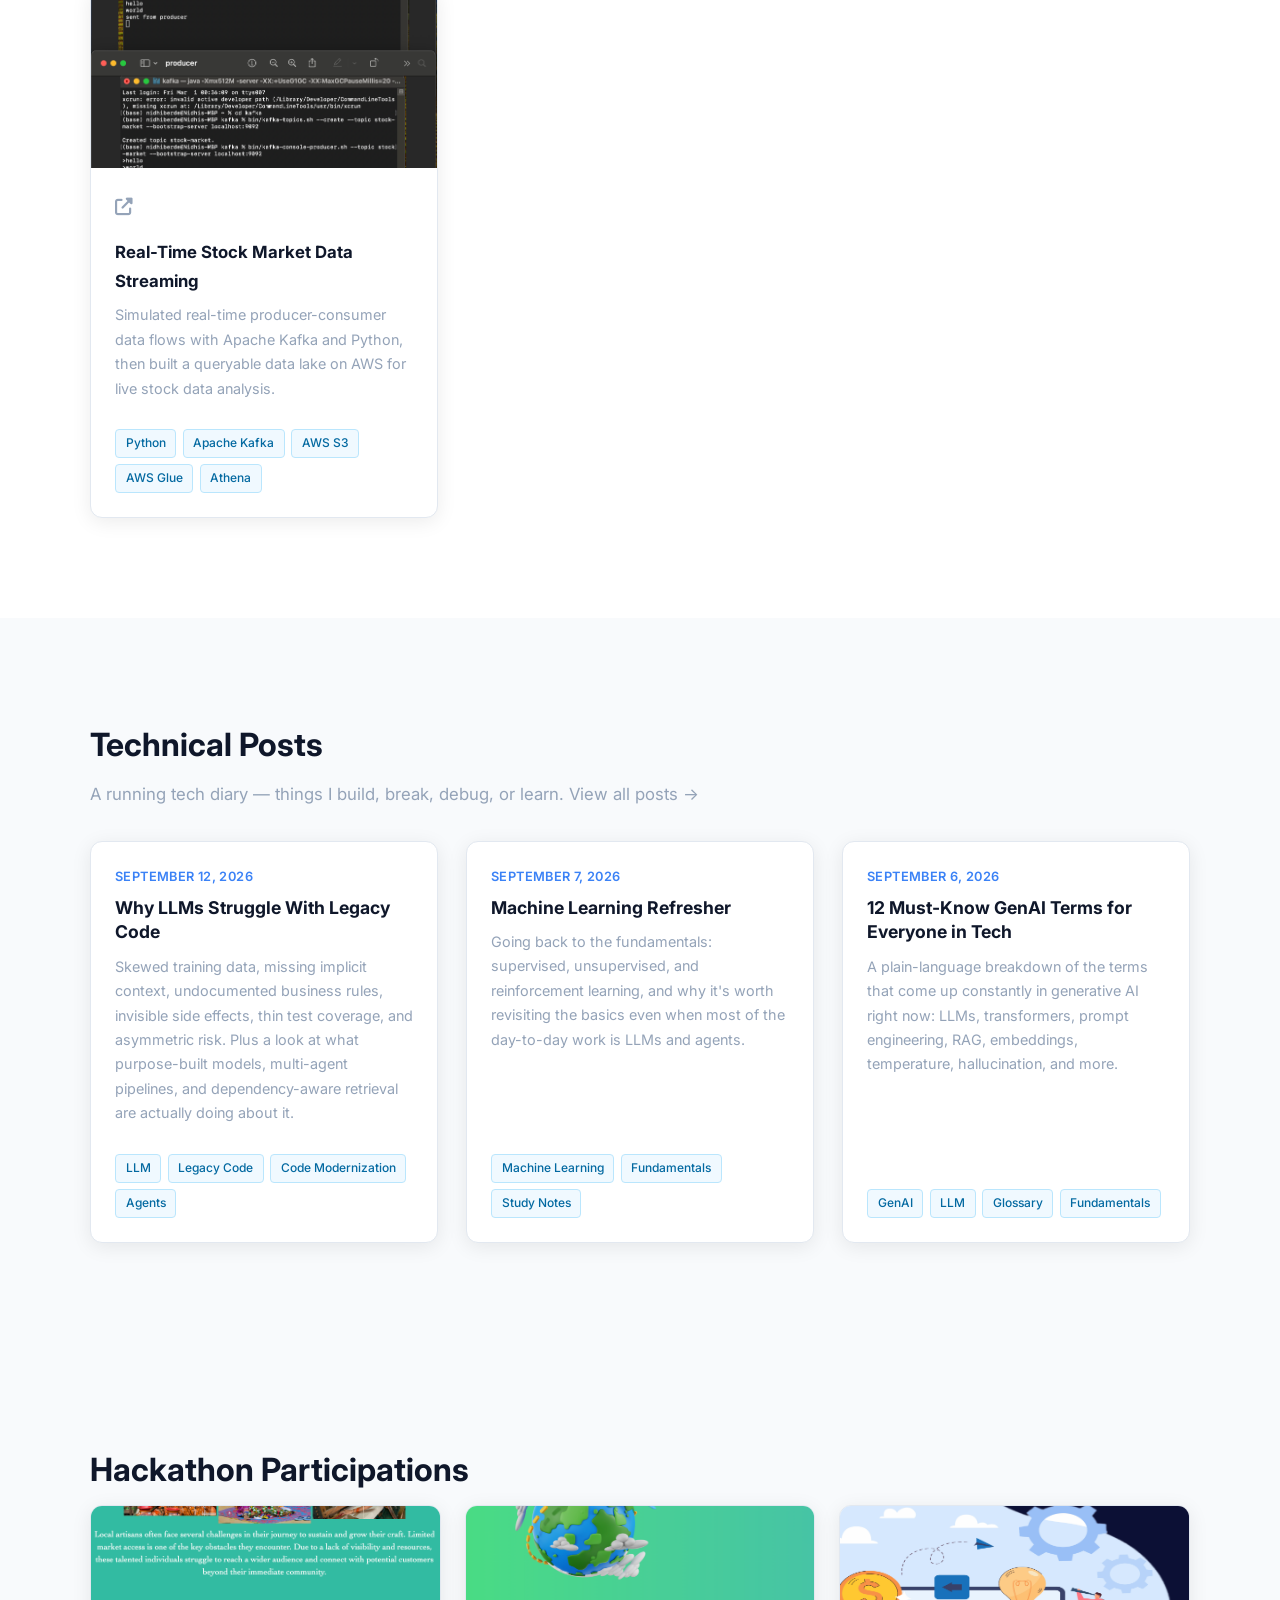
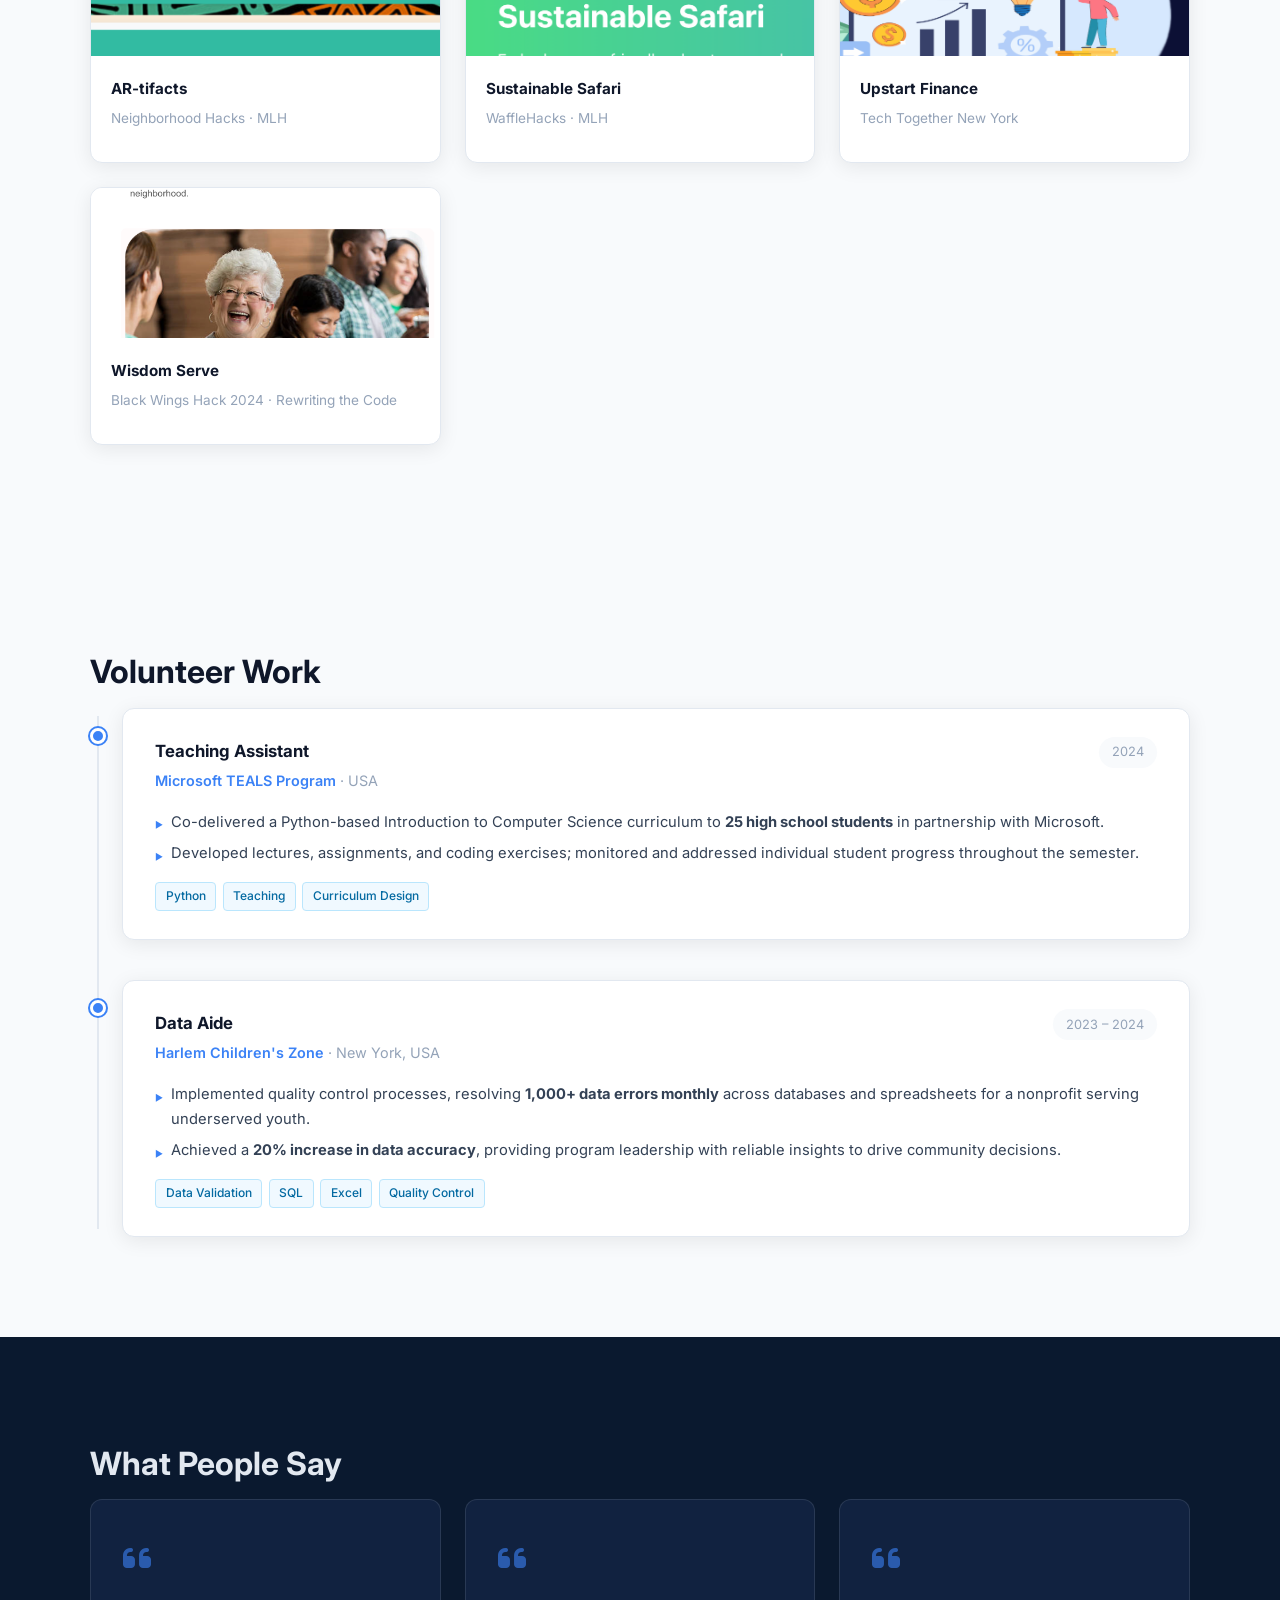
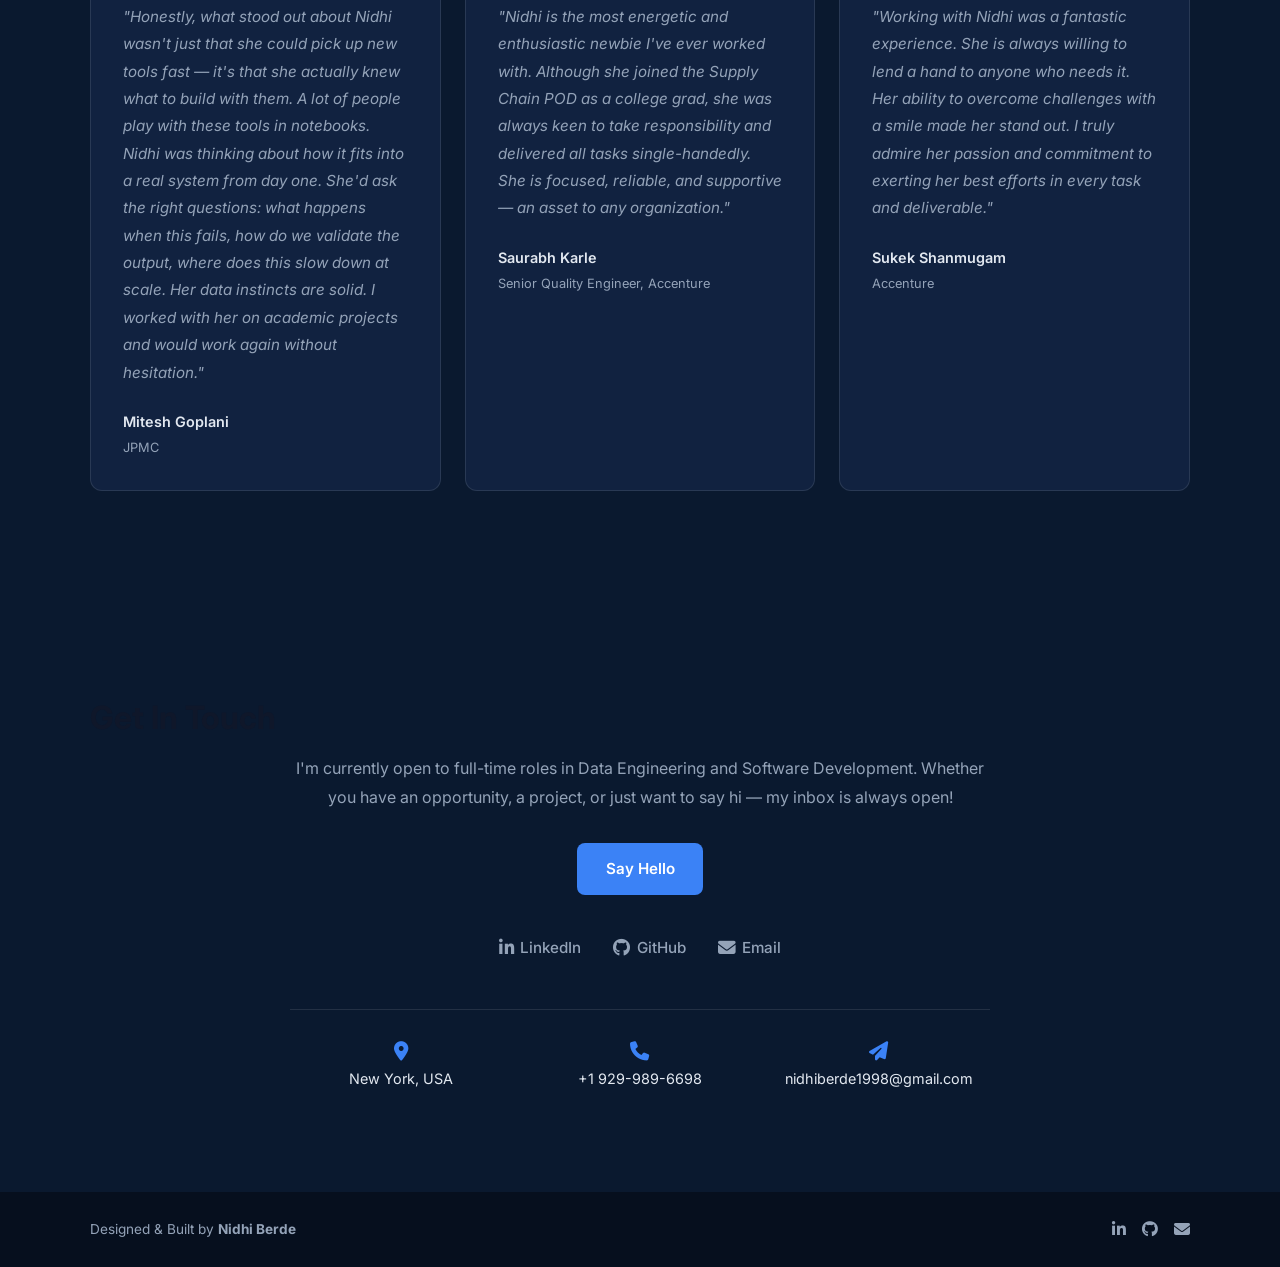
==== commit 0b29c397: "Trim About Me: drop TCS/Accenture detail paragraph That paragraph duplicated the Work Experience sec" ====
--- a/index.html
+++ b/index.html
@@ -104,18 +104,6 @@
             move problems from discussion to shipped, production-grade systems.
           </p>
           <p>
-            At <strong>TCS</strong>, I build the backend and APIs behind an AI-powered document
-            compliance platform for an aerospace &amp; defense client, handling 10,000+ regulated
-            documents across 30+ file formats on AWS. I designed a fast document-matching system
-            that cut API costs by 60% while maintaining 90% accuracy, built an LLM-powered
-            data-quality framework that auto-generates validation checks from a table's schema and
-            answers natural-language questions over the data, and migrated the document-processing
-            pipeline from a custom worker-pool system to an event-driven architecture on AWS SQS
-            and Lambda, with infrastructure defined and deployed via Terraform. Previously at
-            <strong>Accenture</strong>, I migrated 30+ TB of enterprise data from Hadoop to GCP
-            BigQuery, improving query performance by 35%.
-          </p>
-          <p>
             I hold an M.S. in Computer Science (GPA 3.8) from Pace University and am AWS Certified
             (Cloud Practitioner and Solutions Architect – Associate). Outside work, you'll find me
             at hackathons, traveling, or coaching Mallakhamb — including camps I led in Munich!
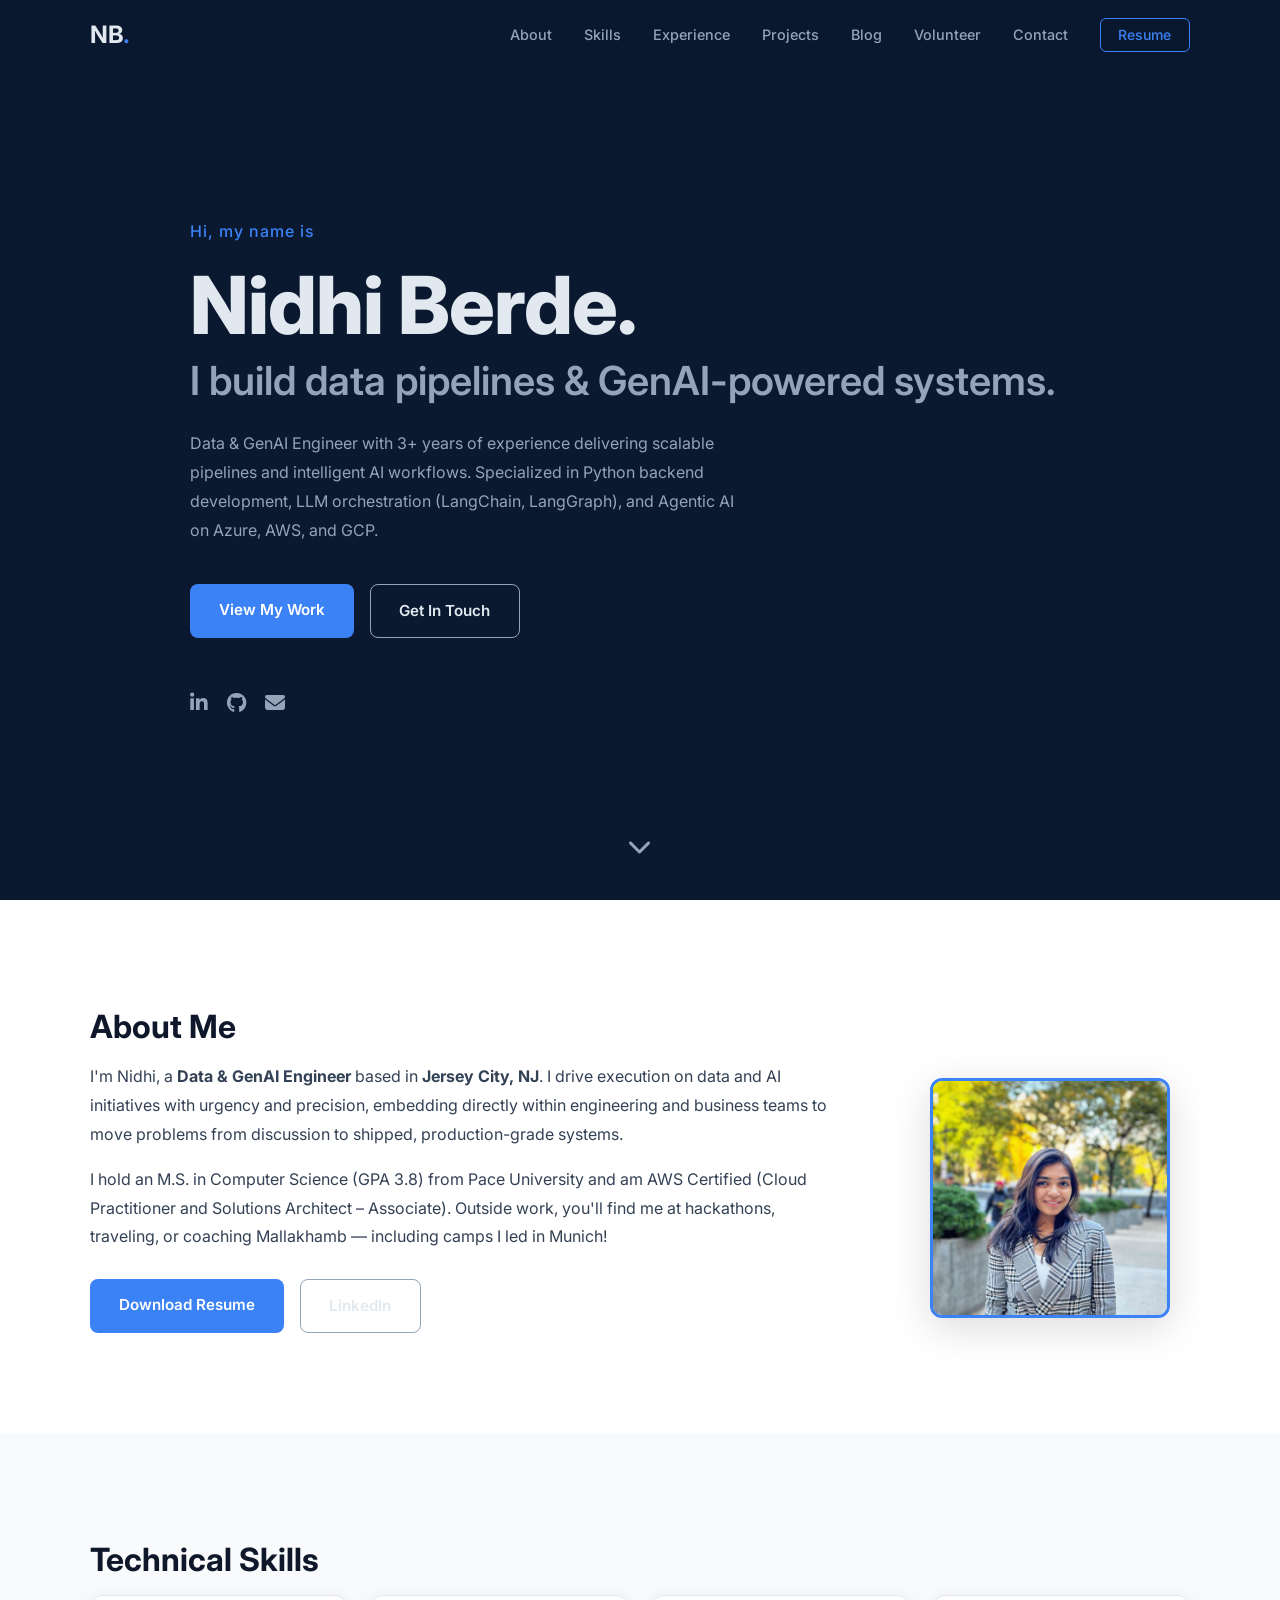
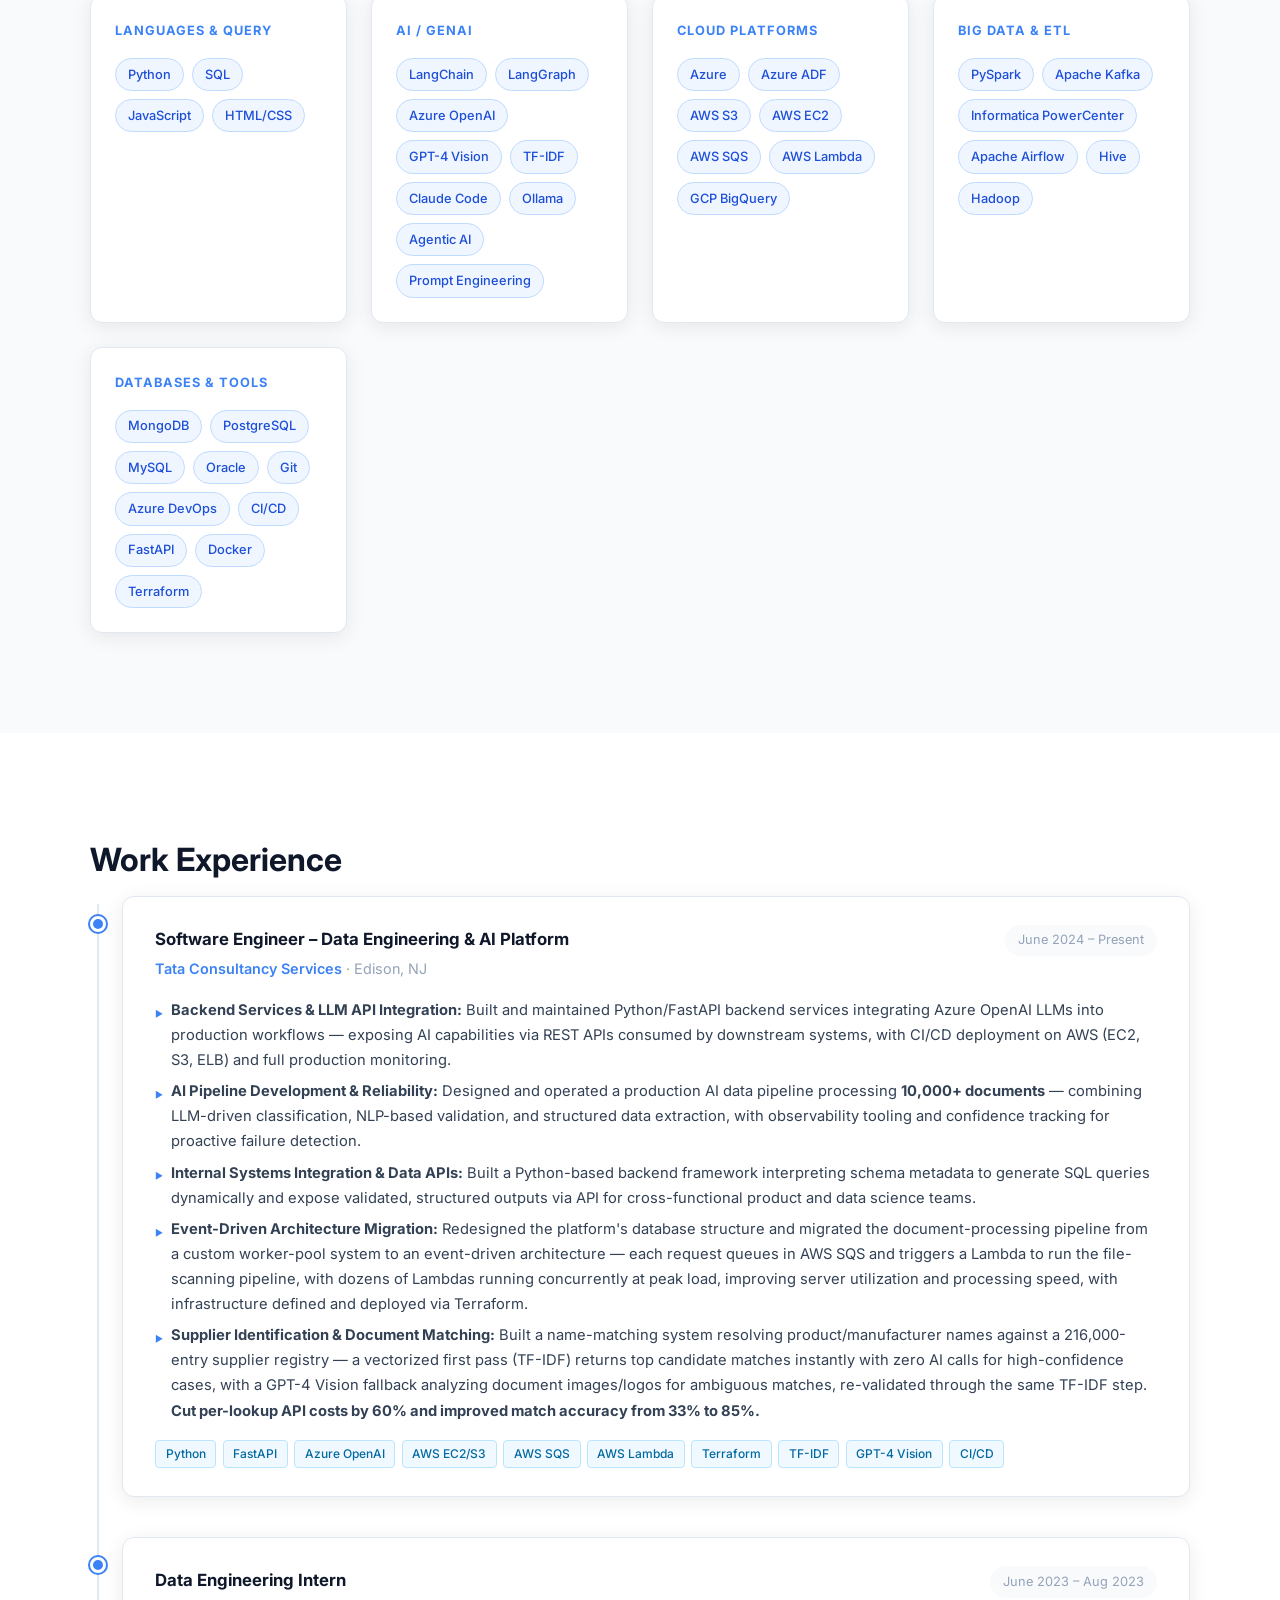
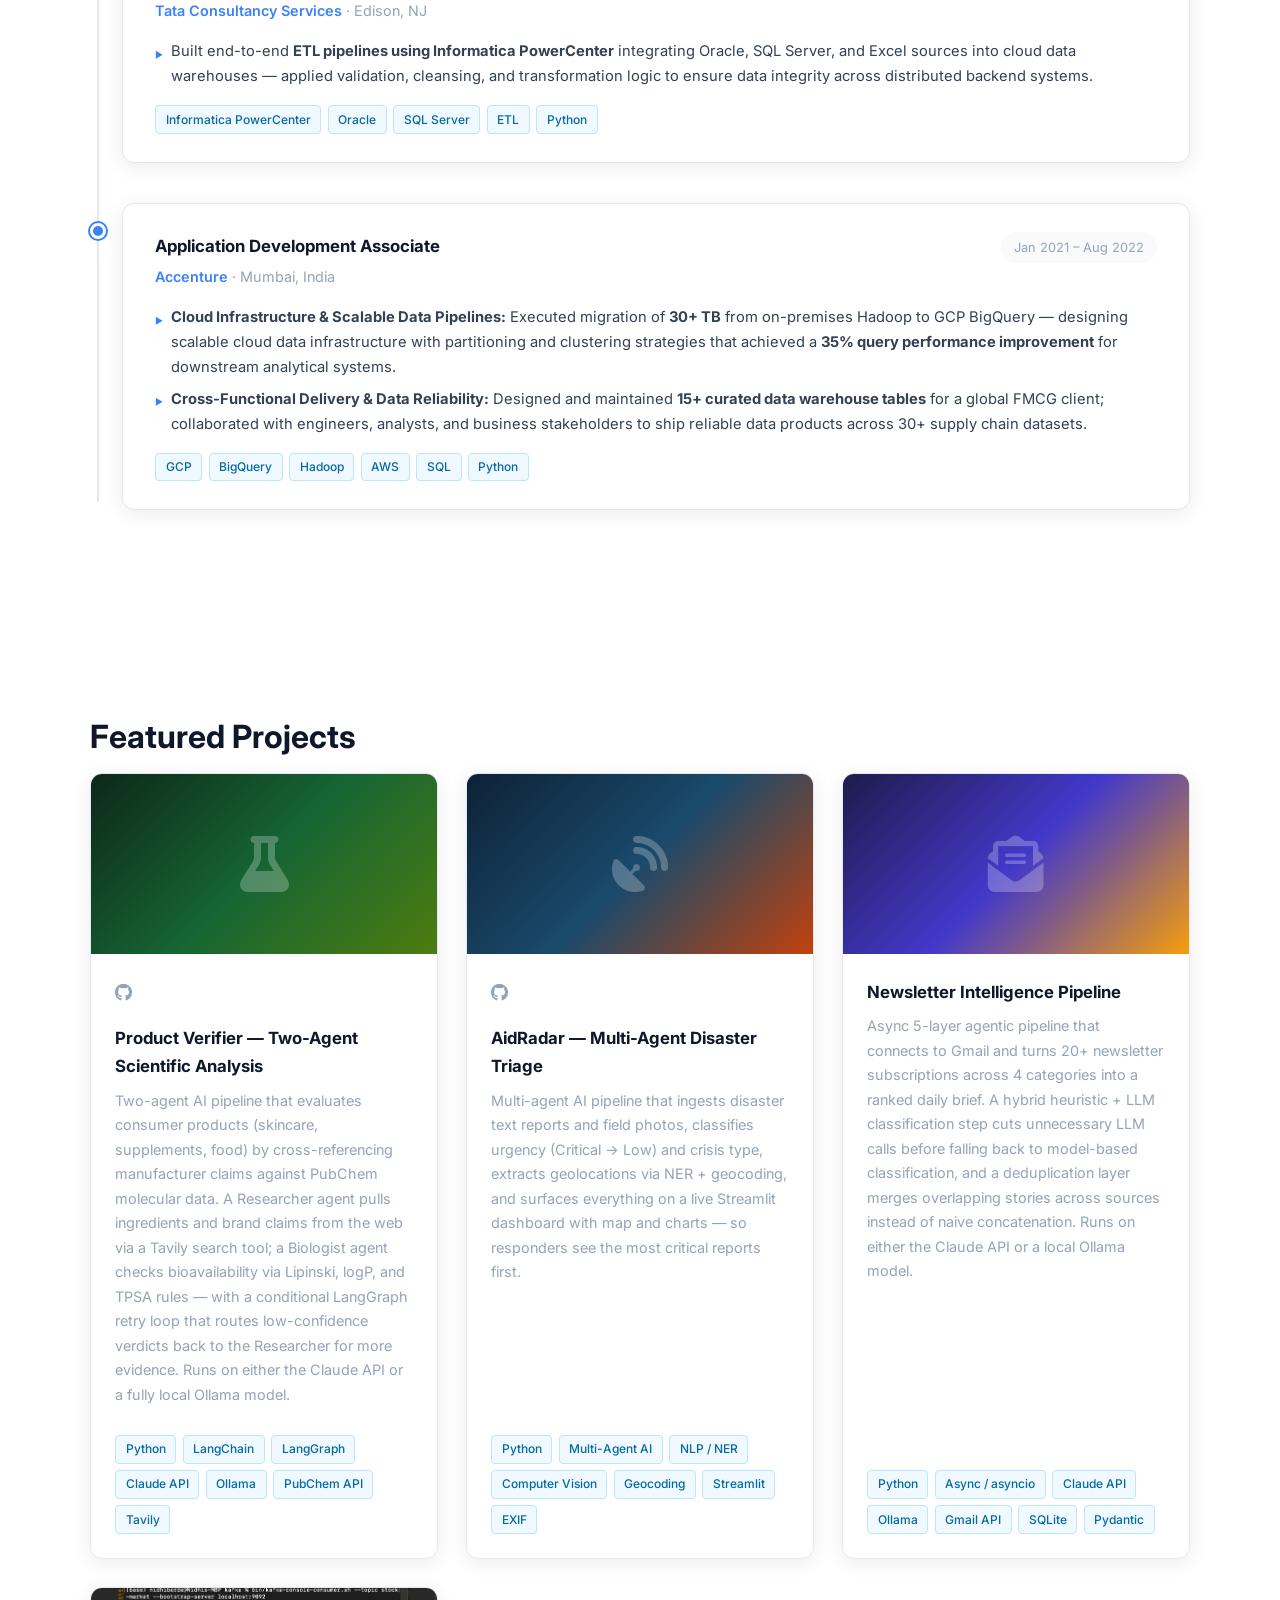
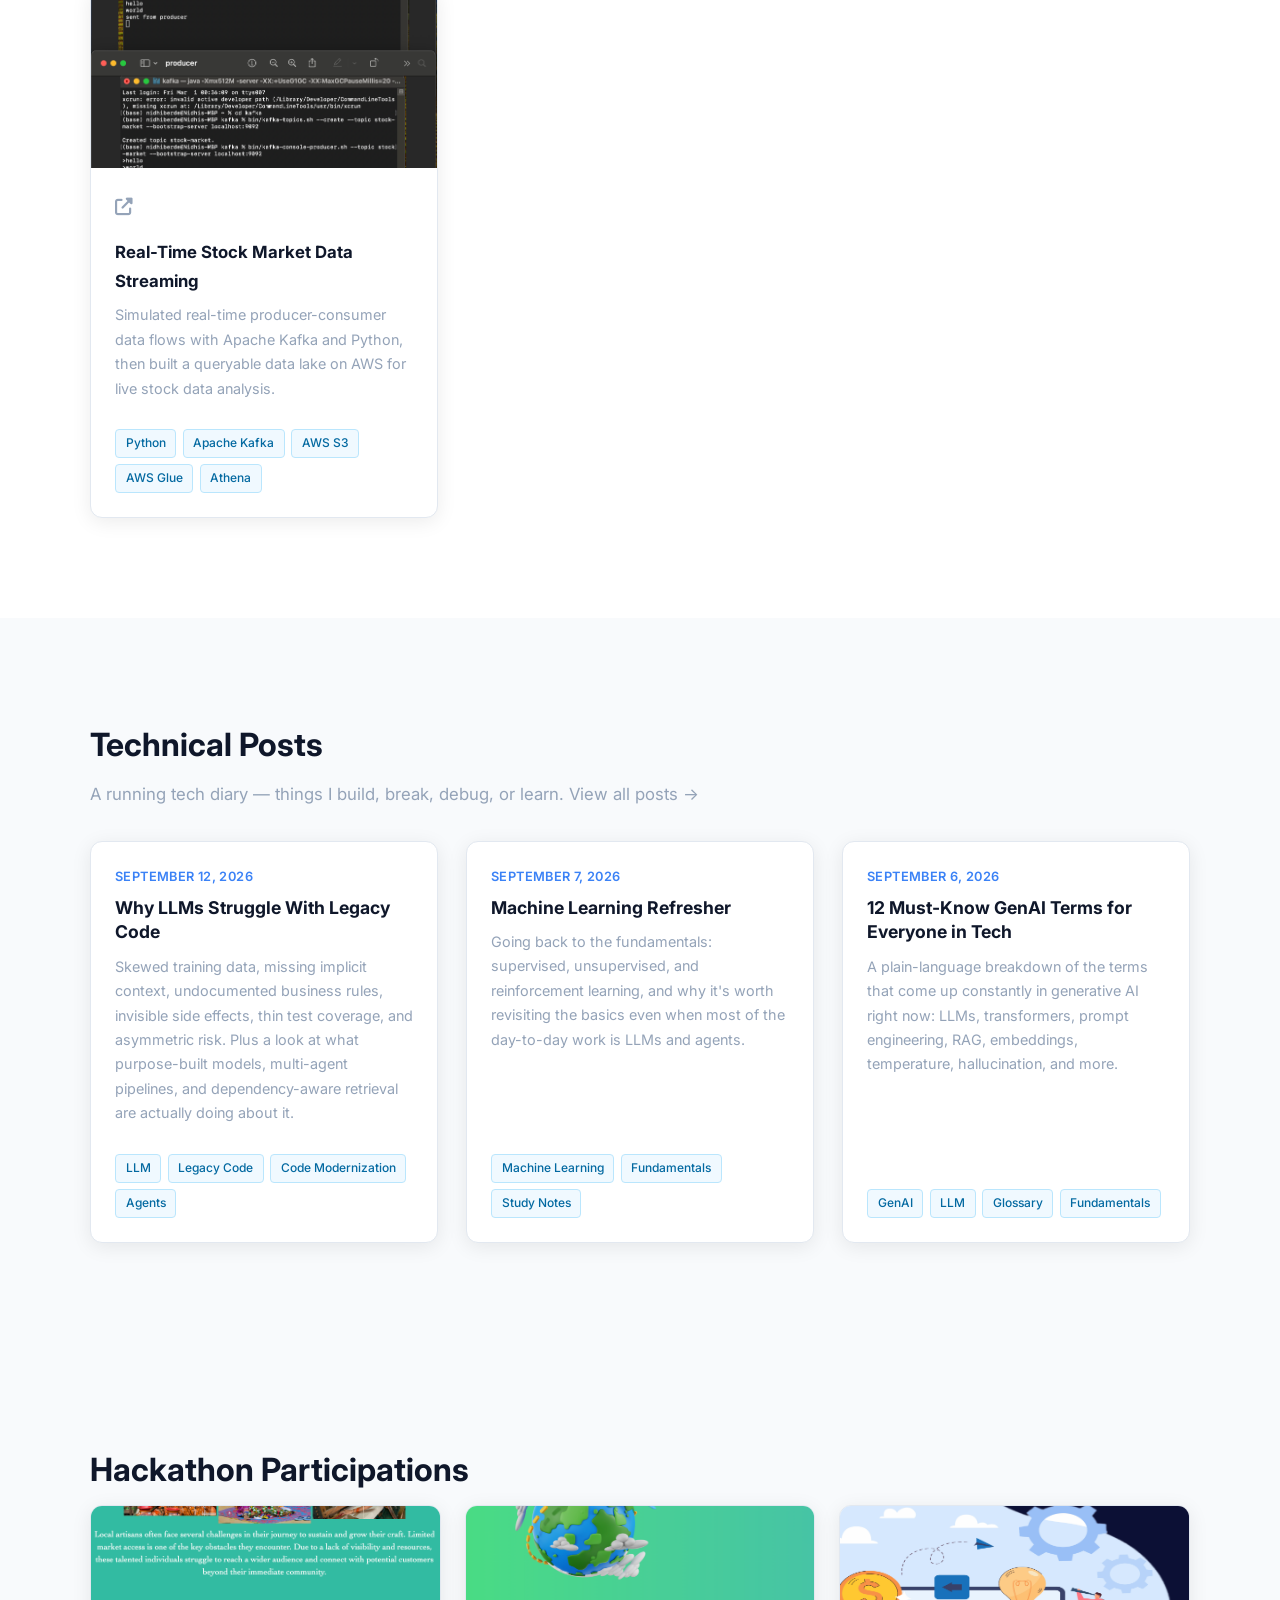
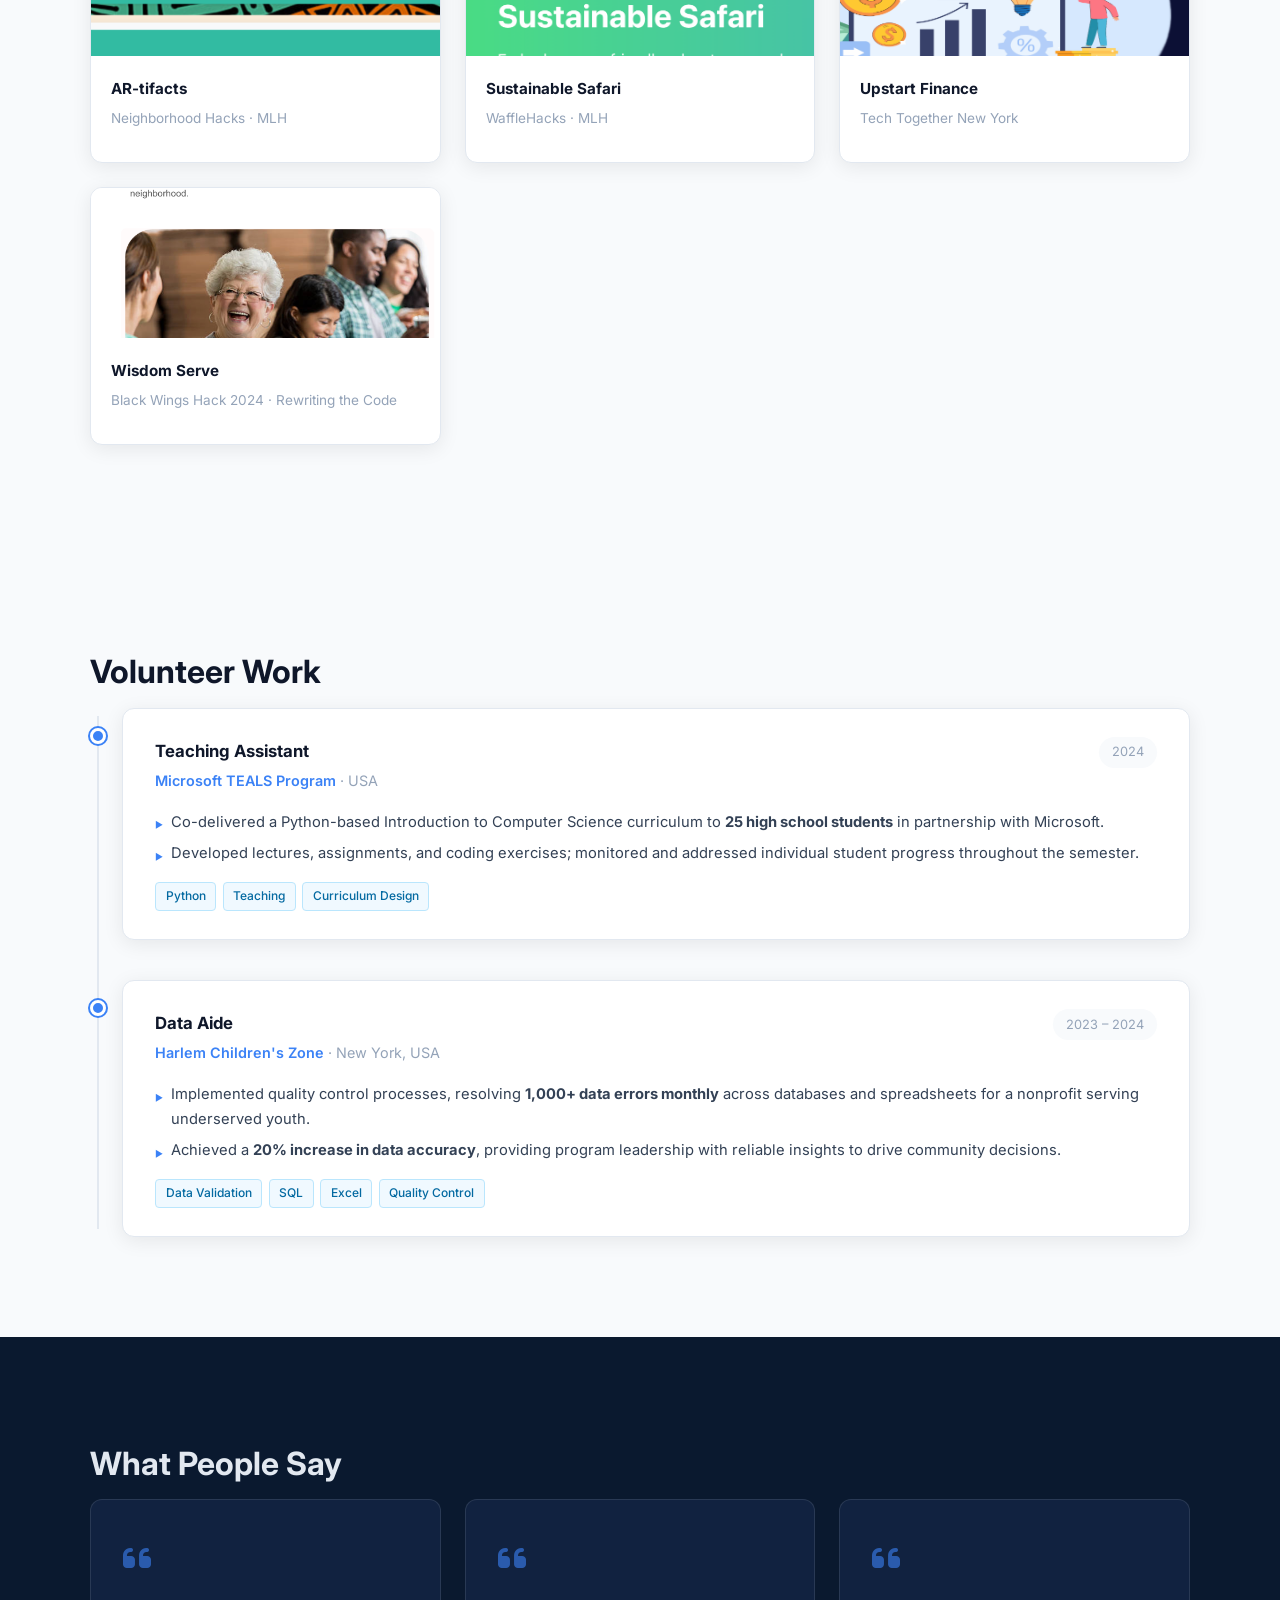
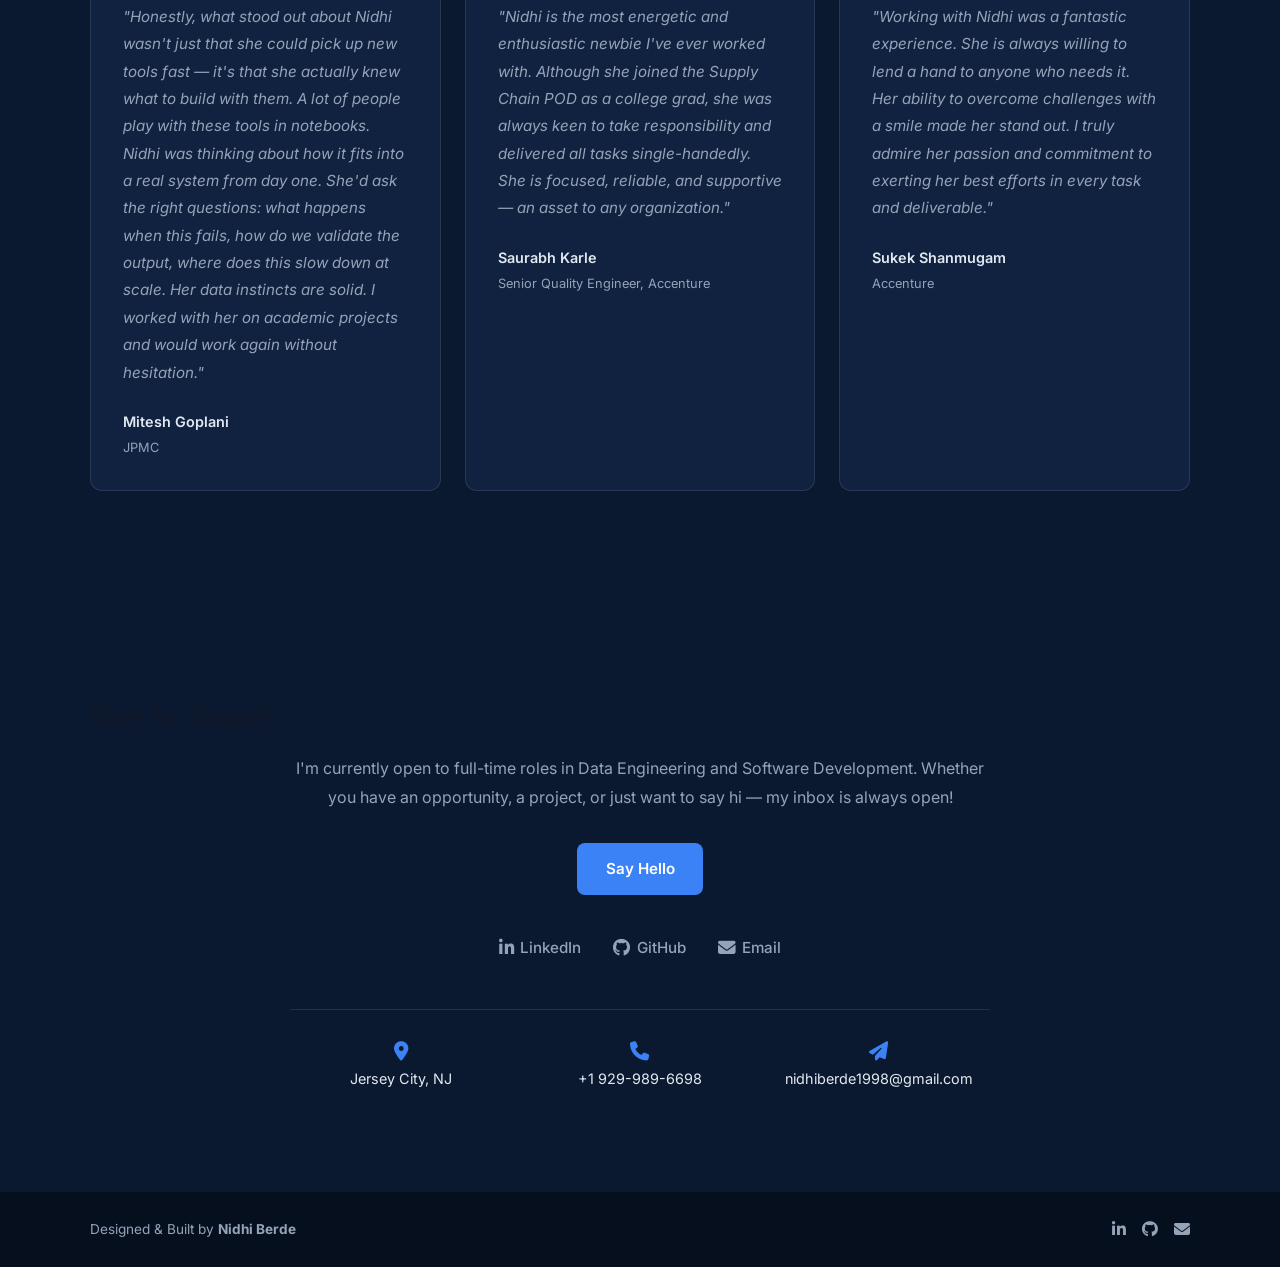
==== commit 3f91a6cc: "Update location to Jersey City, NJ Changed in the meta description, About Me intro, and Contact sect" ====
--- a/index.html
+++ b/index.html
@@ -4,7 +4,7 @@
   <meta charset="utf-8">
   <meta name="viewport" content="width=device-width, initial-scale=1">
   <title>Nidhi Berde — Data & GenAI Engineer</title>
-  <meta name="description" content="Nidhi Berde — Data Engineer and GenAI specialist based in New York. Experienced in LangChain, LangGraph, Azure OpenAI, AWS, GCP, and scalable ETL pipelines.">
+  <meta name="description" content="Nidhi Berde — Data Engineer and GenAI specialist based in Jersey City, NJ. Experienced in LangChain, LangGraph, Azure OpenAI, AWS, GCP, and scalable ETL pipelines.">
   <!-- Google Analytics -->
   <script async src="https://www.googletagmanager.com/gtag/js?id=G-KZZTS0ND30"></script>
   <script>
@@ -99,7 +99,7 @@
         <div class="about-text">
           <p>
             I'm Nidhi, a <strong>Data &amp; GenAI Engineer</strong> based in
-            <strong>New York, USA</strong>. I drive execution on data and AI initiatives with
+            <strong>Jersey City, NJ</strong>. I drive execution on data and AI initiatives with
             urgency and precision, embedding directly within engineering and business teams to
             move problems from discussion to shipped, production-grade systems.
           </p>
@@ -579,7 +579,7 @@
         <div class="contact-info-grid">
           <div class="contact-info-item">
             <i class="fas fa-map-marker-alt"></i>
-            <p>New York, USA</p>
+            <p>Jersey City, NJ</p>
           </div>
           <div class="contact-info-item">
             <i class="fas fa-phone"></i>
